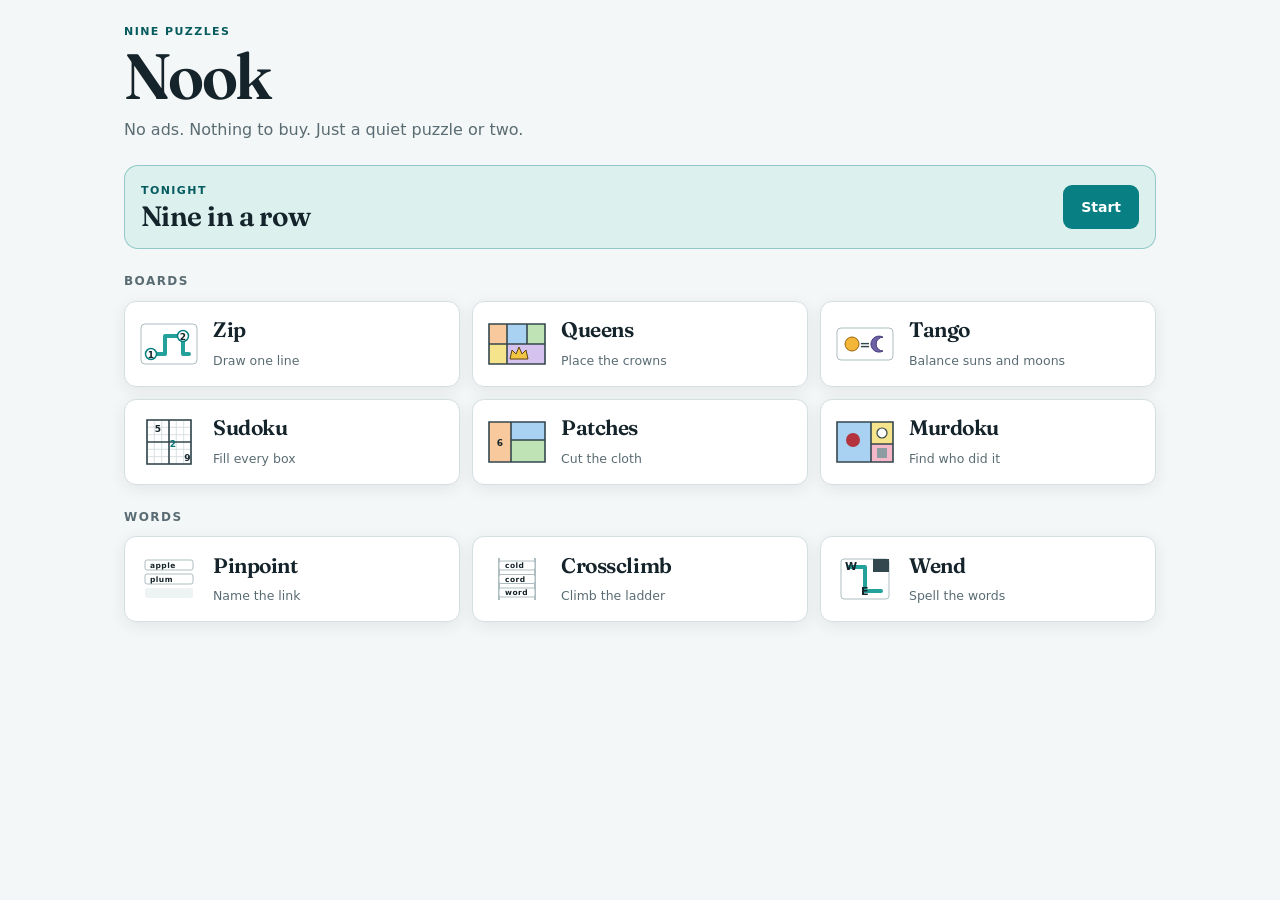
==== index.html @ 5e0fee64 "Dark-mode Wend walls, larger Tango signs, README notes on the new interface layout Co-Authored-By: C" ====
<!DOCTYPE html>
<html lang="en">
<head>
<meta charset="utf-8">
<meta name="viewport" content="width=device-width, initial-scale=1, viewport-fit=cover">
<meta name="theme-color" content="#f4f7f7" media="(prefers-color-scheme: light)">
<meta name="theme-color" content="#0e1517" media="(prefers-color-scheme: dark)">
<meta name="color-scheme" content="light dark">
<meta name="apple-mobile-web-app-capable" content="yes">
<meta name="apple-mobile-web-app-status-bar-style" content="default">
<meta name="description" content="Nook. Nine puzzles, no ads, no accounts.">
<title>Nook</title>
<link rel="preconnect" href="https://fonts.googleapis.com">
<link rel="preconnect" href="https://fonts.gstatic.com" crossorigin>
<link href="https://fonts.googleapis.com/css2?family=Fraunces:ital,opsz,wght@0,9..144,560;0,9..144,620;1,9..144,560&display=swap" rel="stylesheet">
<style>
/* Nook. Colours are tokens; dark mode redefines them. */
:root {
  color-scheme: light dark;
  --bg: #f4f7f7;
  --surface: #ffffff;
  --surface-2: #eef3f3;
  --ink: #15232a;
  --ink-2: #33474e;
  --muted: #5a6c73;
  --line: #d5dfe1;
  --line-strong: #aebdc1;
  --accent: #087f82;
  --accent-strong: #065b5f;
  --accent-soft: #dcf1ee;
  --on-accent: #ffffff;
  --focus: #1d63c7;
  --bad: #c0392b;
  --bad-soft: #fde6e3;
  --board: #ffffff;
  --board-edge: #34474e;
  --grid-thin: #d0dadc;
  --grid-thick: #34474e;
  --grid-wall: #17262c;
  --wall-fill: #22343a;
  --path: #24a19a;
  --path-edge: #0a5a57;
  --path-cell: #d3efeb;
  --given: #e9eff0;
  --given-ink: #24363d;
  --entered-ink: #0a7477;
  --peer: #f0f6f6;
  --same: #cbebe6;
  --gold: #f1c443;
  --gold-edge: #5f430b;
  --sun: #f3b636;
  --sun-edge: #9a6210;
  --moon: #6e62a6;
  --moon-edge: #44397a;
  --token: #ffffff;
  --token-edge: #34474e;
  --victim: #b3343f;
  --on-victim: #ffffff;
  --hatch: #8d9ca1;
  --shadow: 0 4px 16px rgb(20 35 42 / 8%);
  --c0: #f7c99c; --c1: #a8d1f2; --c2: #bfe3b4; --c3: #f6e48c; --c4: #d5c2ef; --c5: #f5b8c9;
  --c6: #a2ddd5; --c7: #e3d0b1; --c8: #c5ccd6; --c9: #f2a99a; --c10: #d3e690; --c11: #b9c4f3;
  --serif: Fraunces, "Iowan Old Style", Georgia, serif;
  --sans: "Avenir Next", "Segoe UI", system-ui, sans-serif;
}
@media (prefers-color-scheme: dark) {
  :root:not([data-theme="light"]) {
    --bg: #0e1517;
    --surface: #172124;
    --surface-2: #1f2b2f;
    --ink: #e4edef;
    --ink-2: #c0d0d4;
    --muted: #92a5ab;
    --line: #2c3a3e;
    --line-strong: #46595e;
    --accent: #3cbcb5;
    --accent-strong: #84dbd5;
    --accent-soft: #15393a;
    --on-accent: #052120;
    --focus: #7fb2ff;
    --bad: #ff8577;
    --bad-soft: #43201c;
    --board: #182326;
    --board-edge: #91a6ac;
    --grid-thin: #314247;
    --grid-thick: #aabdc2;
    --grid-wall: #e6eff1;
    --wall-fill: repeating-linear-gradient(135deg, #060b0c 0 6px, #2a383c 6px 8px);
    --path: #35b8b0;
    --path-edge: #9be3dd;
    --path-cell: #173f3d;
    --given: #22303a;
    --given-ink: #e8f0f2;
    --entered-ink: #6fd6cf;
    --peer: #1d2a2e;
    --same: #1f4a49;
    --gold: #f4cb52;
    --gold-edge: #241803;
    --sun: #f5c24f;
    --sun-edge: #ffe2a0;
    --moon: #c1b8f2;
    --moon-edge: #ece8ff;
    --token: #e8eff1;
    --token-edge: #0e1517;
    --victim: #ff7d86;
    --on-victim: #2a0508;
    --hatch: #63777d;
    --shadow: 0 4px 16px rgb(0 0 0 / 35%);
    --c0: #6e4a2a; --c1: #24496b; --c2: #2f5a2c; --c3: #6a5d1c; --c4: #4a3a72; --c5: #6d3046;
    --c6: #1f5a54; --c7: #5b4c35; --c8: #3e4652; --c9: #733a30; --c10: #4c5a1f; --c11: #343f78;
  }
}
:root[data-theme="dark"] { color-scheme: dark; }

* { box-sizing: border-box; }
html, body { margin: 0; min-height: 100%; }
body { background: var(--bg); color: var(--ink); font: 400 15px/1.45 var(--sans); -webkit-tap-highlight-color: transparent; }
button, input { font: inherit; color: inherit; }
button { cursor: pointer; touch-action: manipulation; background: none; border: 0; padding: 0; }
button:disabled { cursor: default; opacity: .42; }
:focus { outline: none; }
:focus-visible { outline: 3px solid var(--focus); outline-offset: 2px; }
#app { min-height: 100dvh; }

.home, .play, .summary { width: min(1080px, 100%); margin: 0 auto; padding: max(20px, env(safe-area-inset-top)) 24px max(32px, env(safe-area-inset-bottom)); }
.eyebrow { margin: 0 0 4px; color: var(--accent-strong); font-size: 11px; font-weight: 700; letter-spacing: .13em; text-transform: uppercase; }
h1 { margin: 0; font: 620 clamp(40px, 7vw, 64px)/1 var(--serif); letter-spacing: -.04em; }
.lede { max-width: 34rem; margin: 10px 0 0; color: var(--muted); font-size: 16px; }
.primary { min-height: 46px; padding: 0 20px; border-radius: 10px; background: var(--accent); color: var(--on-accent); font-weight: 700; }
.link { min-height: 44px; padding: 0 10px; color: var(--accent-strong); font-weight: 650; text-decoration: underline; text-underline-offset: 3px; }

/* Home */
.mast { padding: 4px 0 6px; }
.tonight { display: flex; width: 100%; min-height: 84px; margin-top: 18px; padding: 14px 16px; align-items: center; justify-content: space-between; gap: 12px; text-align: left; border: 1px solid color-mix(in srgb, var(--accent) 35%, transparent); border-radius: 14px; background: var(--accent-soft); }
.tonight .eyebrow { margin: 0; }
.tonight-copy { display: grid; gap: 2px; }
.tonight-title { font: 620 clamp(22px, 4vw, 28px)/1.1 var(--serif); letter-spacing: -.02em; }
.tonight-go { display: grid; min-height: 44px; padding: 0 18px; place-items: center; border-radius: 9px; background: var(--accent); color: var(--on-accent); font-size: 14px; font-weight: 700; white-space: nowrap; }
.shelf-block { margin-top: 24px; }
.shelf-block h2 { margin: 0 0 10px; color: var(--muted); font-size: 12px; font-weight: 700; letter-spacing: .12em; text-transform: uppercase; }
.shelf { display: grid; grid-template-columns: repeat(3, minmax(0, 1fr)); gap: 12px; }
.tile { display: grid; grid-template-columns: 64px minmax(0, 1fr); grid-template-rows: auto auto; align-items: center; column-gap: 12px; row-gap: 2px; width: 100%; min-height: 86px; padding: 12px; text-align: left; border: 1px solid var(--line); border-radius: 12px; background: var(--surface); box-shadow: var(--shadow); transition: border-color .15s, transform .15s; }
.tile.saved { border-color: color-mix(in srgb, var(--accent) 55%, transparent); }
.art { grid-row: 1 / span 2; display: block; width: 64px; height: 48px; }
.art svg { display: block; width: 100%; height: 100%; overflow: visible; }
.tile-name { min-width: 0; font: 620 21px/1.1 var(--serif); letter-spacing: -.02em; }
.tile-sub { color: var(--muted); font-size: 12.5px; line-height: 1.3; }
.tile.saved .tile-sub { color: var(--accent-strong); font-weight: 650; }
.tile-extra { margin-left: 6px; color: var(--muted); font-weight: 500; font-variant-numeric: tabular-nums; }
.tile:active, .tonight:active { transform: translateY(1px); }
@media (hover: hover) { .tile:hover { transform: translateY(-2px); border-color: var(--line-strong); } }

/* Tile pictures */
.art .a-bg { fill: var(--board); stroke: var(--line-strong); stroke-width: 1; }
.art .a-faint { fill: var(--surface-2); }
.art .a-line { fill: none; stroke: var(--path); stroke-width: 4; stroke-linecap: round; stroke-linejoin: round; }
.art .a-dot { fill: var(--board); stroke: var(--accent); stroke-width: 1.5; }
.art .a-num { fill: var(--ink); font: 700 9px var(--sans); text-anchor: middle; }
.art .a-accent { fill: var(--entered-ink); }
.art .a-edge { fill: none; stroke: var(--grid-thick); stroke-width: 1.6; }
.art .a-thin { fill: none; stroke: var(--grid-thin); stroke-width: .8; }
.art .a-crown { fill: var(--gold); stroke: var(--gold-edge); stroke-width: 1; stroke-linejoin: round; }
.art .a-sun { fill: var(--sun); stroke: var(--sun-edge); stroke-width: 1; }
.art .a-moon { fill: var(--moon); stroke: var(--moon-edge); stroke-width: 1; }
.art .a-sign { fill: var(--ink-2); font: 700 13px var(--sans); text-anchor: middle; }
.art .a-word { fill: var(--ink); font: 600 7.5px var(--sans); letter-spacing: .06em; }
.art .a-word.big { font: 700 11px var(--sans); }
.art .a-rail { stroke: var(--line-strong); stroke-width: 2; }
.art .a-wall { fill: var(--ink-2); }
.art .a-hatch { fill: var(--hatch); }
.art .a-victim { fill: var(--victim); }
.art .a-token { fill: var(--token); stroke: var(--token-edge); stroke-width: 1.2; }
.art .rg0, .art .pc0, .art .rm0 { fill: var(--c0); } .art .rg1, .art .pc1, .art .rm1 { fill: var(--c1); } .art .rg2, .art .pc2, .art .rm2 { fill: var(--c2); }
.art .rg3 { fill: var(--c3); } .art .rg4 { fill: var(--c4); }

/* Game page */
.bar { display: grid; grid-template-columns: auto minmax(0, 1fr) auto; align-items: center; gap: 10px; }
.back { display: inline-flex; gap: 4px; min-height: 44px; padding: 0 10px 0 0; align-items: center; color: var(--accent-strong); font-weight: 650; }
.bar h1 { min-width: 0; overflow: hidden; font-size: clamp(26px, 5vw, 36px); text-overflow: ellipsis; white-space: nowrap; }
.clockbox { display: grid; justify-items: end; line-height: 1.1; }
.clock { font-size: 19px; font-weight: 700; font-variant-numeric: tabular-nums; }
.clockbox small { min-height: 1.2em; color: var(--muted); font-size: 11px; font-variant-numeric: tabular-nums; }
.meta { display: flex; margin-top: 10px; align-items: center; justify-content: space-between; gap: 10px; }
.levels { display: flex; min-width: 0; padding: 3px; gap: 2px; border: 1px solid var(--line); border-radius: 11px; background: var(--surface); }
.levels button { min-height: 38px; padding: 0 12px; border-radius: 8px; color: var(--muted); font-size: 13.5px; font-weight: 600; }
.levels button[aria-pressed="true"] { background: var(--accent); color: var(--on-accent); }
.round { margin: 0; color: var(--accent-strong); font-weight: 700; }
.share { min-height: 40px; padding: 0 14px; border: 1px solid var(--line); border-radius: 9px; background: var(--surface); color: var(--accent-strong); font-size: 13.5px; font-weight: 650; }
.rule { max-width: 46rem; margin: 12px 0 0; color: var(--ink-2); font-size: 15px; line-height: 1.45; }
.level-note { margin: 4px 0 0; color: var(--muted); font-size: 13px; }

.stage { display: flex; flex-direction: column; align-items: center; gap: 14px; margin-top: 14px; }
.stage.with-side { align-items: stretch; }
.stage.sheet-stage { display: block; }
.board-wrap { width: min(100%, 520px); margin: 0 auto; }
.side { width: min(100%, 520px); margin: 0 auto; }
.placeholder { display: grid; width: min(100%, 520px); aspect-ratio: 1; margin: 0 auto; place-items: center; }
.placeholder.failed { aspect-ratio: auto; min-height: 220px; gap: 12px; align-content: center; text-align: center; color: var(--muted); }
.loading { margin: 0; color: var(--muted); font-size: 14px; opacity: 0; animation: appear .3s ease 150ms forwards; }
@keyframes appear { to { opacity: 1; } }
.status { min-height: 1.45em; margin: 12px auto 0; width: min(100%, 520px); color: var(--accent-strong); font-size: 14px; font-weight: 650; text-align: center; }

/* Dock and the solved panel share one slot; the panel grows in as the dock folds away. */
.foot { width: min(100%, 520px); margin: 10px auto 0; }
.fold { display: grid; grid-template-rows: 1fr; transition: grid-template-rows .28s ease, opacity .2s ease; }
.fold > * { min-height: 0; overflow: hidden; }
.done-fold { grid-template-rows: 0fr; opacity: 0; }
.foot.is-solved .dock-fold { grid-template-rows: 0fr; opacity: 0; }
.foot.is-solved .done-fold { grid-template-rows: 1fr; opacity: 1; }
.dock { display: flex; gap: 6px; padding: 2px; }
.dock button { flex: 1 1 0; min-width: fit-content; min-height: 44px; padding: 0 10px; border: 1px solid var(--line); border-radius: 10px; background: var(--surface); color: var(--ink-2); font-size: 13.5px; font-weight: 650; white-space: nowrap; }
.dock button[aria-pressed="true"] { border-color: color-mix(in srgb, var(--accent) 50%, transparent); background: var(--accent-soft); color: var(--accent-strong); }
.done { padding: 2px; }
.done > * { margin-left: 0; margin-right: 0; }
.done { display: grid; gap: 10px; }
.done-head { display: flex; align-items: baseline; justify-content: space-between; gap: 12px; padding: 16px 18px 0; }
.done { border: 1px solid color-mix(in srgb, var(--accent) 45%, transparent); border-radius: 14px; background: var(--accent-soft); }
.done h2 { margin: 0; font: 620 30px/1 var(--serif); letter-spacing: -.02em; }
.done-time { display: grid; margin: 0; justify-items: end; color: var(--muted); font-size: 13px; }
.done-time strong { color: var(--ink); font-size: 24px; font-variant-numeric: tabular-nums; }
.done-extra { margin: 0; padding: 0 18px; color: var(--ink-2); line-height: 1.45; }
.done-actions { display: flex; padding: 4px 18px 16px; align-items: center; gap: 10px; }
.done-actions .primary { flex: 1; }

.how { width: min(100%, 620px); margin: 22px auto 0; padding-top: 10px; border-top: 1px solid var(--line); color: var(--ink-2); }
.how summary { display: flex; min-height: 44px; align-items: center; cursor: pointer; color: var(--accent-strong); font-size: 13px; font-weight: 700; letter-spacing: .08em; text-transform: uppercase; }
.how ul { margin: 4px 0 0; padding-left: 20px; }
.how li { margin: 6px 0; line-height: 1.5; }
.inline-glyph { display: inline-block; width: 1.3em; height: 1.3em; vertical-align: -.3em; color: var(--accent-strong); }
.inline-glyph .glyph { width: 100%; height: 100%; }
.toast { position: fixed; z-index: 10; bottom: max(18px, env(safe-area-inset-bottom)); left: 50%; transform: translateX(-50%); padding: 10px 16px; border: 1px solid var(--line); border-radius: 10px; background: var(--surface); box-shadow: var(--shadow); }

/* Boards */
.board { --n: 6; position: relative; width: 100%; aspect-ratio: 1; overflow: hidden; border: 2px solid var(--board-edge); border-radius: 10px; background: var(--board); box-shadow: var(--shadow); touch-action: none; user-select: none; -webkit-user-select: none; container-type: inline-size; }
.cells { position: absolute; inset: 0; display: grid; grid-template-columns: repeat(var(--n), minmax(0, 1fr)); grid-template-rows: repeat(var(--n), minmax(0, 1fr)); }
.cell { position: relative; display: grid; min-width: 0; min-height: 0; place-items: center; cursor: pointer; font: 600 calc(100cqi / var(--n) * .44)/1 var(--serif); }
.cell > * { grid-area: 1 / 1; }
.cell:focus-visible { outline: none; box-shadow: inset 0 0 0 3px var(--focus); }
.layer { position: absolute; inset: 0; width: 100%; height: 100%; pointer-events: none; overflow: visible; }
.ln { fill: none; vector-effect: non-scaling-stroke; stroke-linecap: square; }
.ln1 { stroke: var(--grid-thin); stroke-width: 1px; }
.ln2 { stroke: var(--grid-thick); stroke-width: 3px; }
.ln3 { stroke: var(--grid-wall); stroke-width: 6px; stroke-linecap: round; }
.board.shake { animation: shake .2s ease; }
.sheet.shake { animation: shake .2s ease; }
@keyframes shake { 25% { transform: translateX(-5px); } 75% { transform: translateX(5px); } }
.stage.is-solved .board { border-color: var(--accent); }
.stage.is-solved .cell { cursor: default; }
.cell.bad::after { content: ""; position: absolute; inset: 3px; border: 2.5px dashed var(--bad); border-radius: 4px; pointer-events: none; }

/* Zip */
.g-zip .cell.on { background: var(--path-cell); }
.g-zip .cell.start { background: var(--accent-soft); }
.zline { fill: none; stroke: var(--path); stroke-width: .34; stroke-linecap: round; stroke-linejoin: round; }
.zhead { fill: var(--board); stroke: var(--path-edge); stroke-width: .06; }
.num-disc { fill: var(--ink); }
.num-text { fill: var(--board); font-family: var(--sans); font-weight: 650; text-anchor: middle; }

/* Queens */
.g-queens .cell { background: var(--rg); }
.rg0 { --rg: var(--c0); } .rg1 { --rg: var(--c1); } .rg2 { --rg: var(--c2); } .rg3 { --rg: var(--c3); } .rg4 { --rg: var(--c4); } .rg5 { --rg: var(--c5); }
.rg6 { --rg: var(--c6); } .rg7 { --rg: var(--c7); } .rg8 { --rg: var(--c8); } .rg9 { --rg: var(--c9); } .rg10 { --rg: var(--c10); } .rg11 { --rg: var(--c11); }
.crown { width: 64%; height: auto; overflow: visible; }
.crown path, .crown rect { fill: var(--gold); stroke: var(--gold-edge); stroke-width: 1.3; stroke-linejoin: round; }
.dot { display: block; width: 20%; aspect-ratio: 1; border-radius: 50%; background: var(--ink-2); opacity: .7; }
.g-queens .cell.bad .crown path, .g-queens .cell.bad .crown rect { stroke: var(--bad); stroke-width: 2; }

/* Tango */
.g-tango .cell.given { background: var(--given); }
.g-tango .cell.given::before { content: ""; position: absolute; top: 4px; right: 4px; width: 5px; height: 5px; border-radius: 50%; background: var(--muted); }
.sun, .moon { width: 64%; height: 64%; overflow: visible; }
.sun .rays path { fill: none; stroke: var(--sun-edge); stroke-width: 2; stroke-linecap: round; }
.sun circle { fill: var(--sun); stroke: var(--sun-edge); stroke-width: 1.2; }
.moon path { fill: var(--moon); stroke: var(--moon-edge); stroke-width: 1.2; }
.signs { position: absolute; inset: 0; pointer-events: none; }
.sign { position: absolute; display: grid; width: clamp(22px, 8cqi, 34px); aspect-ratio: 1; place-items: center; transform: translate(-50%, -50%); border: 1.5px solid var(--grid-thick); border-radius: 50%; background: var(--surface); color: var(--ink); font: 800 clamp(14px, 5cqi, 21px)/1 var(--sans); }

/* Sudoku */
.g-sudoku .cell.peer { background: var(--peer); }
.g-sudoku .cell.given { background: var(--given); color: var(--given-ink); font-weight: 600; font-family: var(--sans); }
.g-sudoku .cell.entered { color: var(--entered-ink); font-weight: 500; }
.g-sudoku .cell.same { background: var(--same); }
.g-sudoku .cell.sel { background: var(--accent); color: var(--on-accent); }
.g-sudoku .cell.sel .notes { color: var(--on-accent); }
.g-sudoku .cell.bad .digit { text-decoration: underline wavy var(--bad) 2px; text-underline-offset: 3px; }
.g-sudoku .cell.bad:not(.sel) { color: var(--bad); }
.notes { display: grid; width: 92%; height: 92%; grid-template-columns: repeat(3, 1fr); grid-template-rows: repeat(3, 1fr); place-items: center; color: var(--muted); font: 600 calc(100cqi / var(--n) * .2)/1 var(--sans); }
.notes.six { grid-template-rows: repeat(2, 1fr); }
.notes i { font-style: normal; }
.pad { display: grid; grid-template-columns: repeat(12, minmax(0, 1fr)); gap: 6px; }
.pad .digit { grid-column: span 2; }
.pad .tool { grid-column: span 3; }
.pad.six .tool { grid-column: span 6; }
.pad button { min-height: 48px; border: 1px solid var(--line); border-radius: 10px; background: var(--surface); color: var(--ink); }
.pad .digit { font: 620 22px/1 var(--serif); }
.pad .digit.same { border-color: var(--accent); background: var(--accent-soft); color: var(--accent-strong); }
.pad .digit.done { opacity: .4; }
.pad .tool { color: var(--ink-2); font-size: 13.5px; font-weight: 700; }
.pad .tool[aria-pressed="true"] { border-color: var(--accent); background: var(--accent); color: var(--on-accent); }
.pad.pencil .digit { font-size: 16px; color: var(--muted); }

/* Patches */
.g-patches .cell.pc0 { background: color-mix(in srgb, var(--c0) 75%, var(--board)); } .g-patches .cell.pc1 { background: color-mix(in srgb, var(--c1) 75%, var(--board)); }
.g-patches .cell.pc2 { background: color-mix(in srgb, var(--c2) 75%, var(--board)); } .g-patches .cell.pc3 { background: color-mix(in srgb, var(--c3) 75%, var(--board)); }
.g-patches .cell.pc4 { background: color-mix(in srgb, var(--c4) 75%, var(--board)); } .g-patches .cell.pc5 { background: color-mix(in srgb, var(--c5) 75%, var(--board)); }
.g-patches .cell.pc6 { background: color-mix(in srgb, var(--c6) 75%, var(--board)); } .g-patches .cell.pc7 { background: color-mix(in srgb, var(--c7) 75%, var(--board)); }
.g-patches .cell.preview { background: color-mix(in srgb, var(--accent) 30%, var(--board)); }
.g-patches .cell.preview.no { background: repeating-linear-gradient(45deg, var(--bad-soft) 0 6px, var(--board) 6px 12px); }
.g-patches .cell.anchor { box-shadow: inset 0 0 0 3px var(--accent); }
.clues-layer { position: absolute; inset: 0; pointer-events: none; }
.clue { position: absolute; display: flex; flex-direction: column; align-items: center; gap: 1px; transform: translate(-50%, -50%); color: var(--ink); }
.clue b { font: 700 calc(100cqi / var(--n) * .36)/1 var(--sans); }
.glyph { display: block; width: calc(100cqi / var(--n) * .42); height: calc(100cqi / var(--n) * .42); overflow: visible; }
.glyph rect { fill: none; stroke: currentColor; stroke-width: 2.2; }
.clue .glyph { color: var(--accent-strong); }

/* Murdoku */
.g-murdoku .cell { background: color-mix(in srgb, var(--rm) 55%, var(--board)); }
.rm0 { --rm: var(--c1); } .rm1 { --rm: var(--c3); } .rm2 { --rm: var(--c5); } .rm3 { --rm: var(--c2); } .rm4 { --rm: var(--c4); } .rm5 { --rm: var(--c0); }
.art .rm0 { fill: var(--c1); } .art .rm1 { fill: var(--c3); } .art .rm2 { fill: var(--c5); }
.g-murdoku .cell.blocked { cursor: not-allowed; background: repeating-linear-gradient(135deg, color-mix(in srgb, var(--rm) 55%, var(--board)) 0 5px, var(--hatch) 5px 7px); }
.g-murdoku .cell.lit { background: color-mix(in srgb, var(--gold) 45%, var(--board)); }
.furn { width: 46%; height: 46%; align-self: center; justify-self: center; opacity: .78; }
.furn path, .furn rect, .furn circle, .furn ellipse { fill: none; stroke: var(--ink-2); stroke-width: 1.7; stroke-linejoin: round; stroke-linecap: round; }
.furn .thin { stroke-width: 1; }
.g-murdoku .cell.blocked .furn { width: 58%; height: 58%; opacity: 1; padding: 3px; border-radius: 6px; background: var(--surface); }
.g-murdoku .cell .token ~ .furn, .g-murdoku .cell .furn:has(+ .token) { width: 34%; height: 34%; align-self: end; justify-self: end; margin: 3px; }
.token { display: grid; width: 56%; aspect-ratio: 1; place-items: center; border: 2px solid var(--token-edge); border-radius: 50%; background: var(--token); color: #15232a; font: 750 calc(100cqi / var(--n) * .26)/1 var(--sans); box-shadow: 0 1px 3px rgb(0 0 0 / 25%); }
.token.victim { border-style: double; border-width: 4px; background: var(--victim); color: var(--on-victim); }
.token.on { outline: 3px solid var(--accent); outline-offset: 2px; }
.token.bad { outline: 3px dashed var(--bad); outline-offset: 2px; }
.token.culprit { outline: 3px solid var(--gold-edge); outline-offset: 2px; box-shadow: 0 0 0 7px var(--gold); }
.names { position: absolute; inset: 0; pointer-events: none; }
.room-name { position: absolute; margin: 3px; padding: 1px 4px; border-radius: 4px; background: color-mix(in srgb, var(--surface) 88%, transparent); color: var(--ink); font: 700 11px/1.25 var(--sans); white-space: nowrap; }
.legend { margin-top: 10px; color: var(--ink-2); font-size: 13px; }
.legend h3, .side-head { margin: 0 0 6px; color: var(--muted); font-size: 11px; font-weight: 700; letter-spacing: .1em; text-transform: uppercase; }
.legend ul { display: flex; flex-wrap: wrap; gap: 6px 14px; margin: 0; padding: 0; list-style: none; }
.legend li { display: flex; align-items: center; gap: 6px; }
.swatch { display: grid; width: 28px; height: 28px; place-items: center; border: 1px solid var(--line-strong); border-radius: 5px; background: var(--board); }
.swatch .furn { width: 80%; height: 80%; opacity: 1; }
.legend li.blocks .swatch { background: repeating-linear-gradient(135deg, var(--board) 0 4px, var(--hatch) 4px 6px); }
.roster { display: flex; flex-wrap: wrap; gap: 6px; }
.person { display: inline-flex; min-height: 44px; padding: 0 12px 0 6px; align-items: center; gap: 7px; border: 1px solid var(--line); border-radius: 22px; background: var(--surface); font-weight: 650; }
.person .token { width: 30px; font-size: 13px; }
.person[aria-pressed="true"] { border-color: var(--accent); background: var(--accent-soft); box-shadow: inset 0 0 0 1px var(--accent); }
.person.placed:not([aria-pressed="true"]) .pname { color: var(--muted); }
.person.bad { border-color: var(--bad); }
.tag { padding: 1px 6px; border-radius: 6px; background: var(--victim); color: var(--on-victim); font-size: 11px; font-weight: 700; text-transform: uppercase; letter-spacing: .05em; }
.side-head { margin-top: 14px; }
.slips { display: grid; gap: 6px; margin: 0; padding: 0; list-style: none; }
.slip { padding: 9px 12px; border: 1px solid var(--line); border-radius: 9px; background: var(--surface); color: var(--ink-2); font: 500 15.5px/1.35 var(--serif); }
.slip.on { border-color: var(--accent); background: var(--accent-soft); color: var(--ink); box-shadow: inset 4px 0 0 var(--accent); }

/* Wend: the trail runs under the letters. */
.g-wend .layer-trail { z-index: 0; }
.g-wend .layer-lines { z-index: 2; }
.g-wend .cells { z-index: 1; }
.g-wend .cell.wall { background: var(--wall-fill); cursor: default; }
.letter { display: grid; width: 66%; aspect-ratio: 1; place-items: center; border-radius: 50%; color: var(--ink); font: 700 calc(100cqi / var(--n) * .38)/1 var(--sans); text-transform: uppercase; }
.g-wend .cell.on .letter { background: var(--accent); color: var(--on-accent); }
.g-wend .cell.found .letter { background: var(--wd); color: var(--ink); }
.wd0 { --wd: var(--c1); } .wd1 { --wd: var(--c0); } .wd2 { --wd: var(--c2); } .wd3 { --wd: var(--c4); } .wd4 { --wd: var(--c3); } .wd5 { --wd: var(--c5); } .wd6 { --wd: var(--c6); } .wd7 { --wd: var(--c7); }
.wtrail { fill: none; stroke: var(--wd); stroke-width: .3; stroke-linecap: round; stroke-linejoin: round; }
.wtrail.live { stroke: var(--accent); }
.blanks { display: flex; flex-wrap: wrap; justify-content: center; gap: 6px; margin: 12px 0 0; padding: 0; list-style: none; }
.blanks li { min-height: 34px; padding: 6px 11px; border: 1px solid var(--line); border-radius: 8px; background: var(--surface); color: var(--muted); font: 700 14px/1.4 var(--sans); letter-spacing: .14em; text-transform: uppercase; }
.blanks li.in { border-color: var(--accent); background: var(--accent-soft); color: var(--accent-strong); letter-spacing: .06em; }

/* Word sheets */
.sheet { width: min(100%, 560px); margin: 0 auto; }
.clue-list { display: grid; gap: 7px; margin: 0; padding: 0; list-style: none; }
.clue-list li { display: flex; min-height: 52px; align-items: center; gap: 12px; padding: 8px 14px; border: 1px solid var(--line); border-radius: 10px; background: var(--surface); }
.clue-list .n { min-width: 1.4em; color: var(--muted); font: 600 14px var(--sans); }
.clue-list .w { font: 600 23px/1.15 var(--serif); letter-spacing: -.01em; }
.clue-list li.veiled { border-style: dashed; background: transparent; }
.clue-list .w.veiled { color: var(--muted); font: 500 15px var(--sans); }
.guess { display: grid; grid-template-columns: minmax(0, 1fr) auto; gap: 8px; margin-top: 12px; }
.sheet input { width: 100%; min-width: 0; min-height: 48px; padding: 0 12px; border: 1.5px solid var(--line-strong); border-radius: 10px; background: var(--surface); color: var(--ink); font: 600 18px/1 var(--sans); }
.sheet input:focus-visible, .sheet input:focus { outline: 3px solid var(--focus); outline-offset: 1px; }
.tried { min-height: 1.2em; margin: 8px 0 0; color: var(--muted); font-size: 13.5px; }
.end-clue { margin: 0 0 10px; padding: 10px 14px; border-radius: 10px; background: var(--accent-soft); color: var(--ink); font: italic 500 18px/1.35 var(--serif); }
.ladder { display: grid; gap: 7px; margin: 7px 0; padding: 0; list-style: none; }
.rung { display: flex; align-items: center; gap: 8px; padding: 6px 6px 6px 10px; border: 1px solid var(--line); border-radius: 11px; background: var(--surface); }
.rung-main { display: flex; flex: 1; min-width: 0; align-items: center; gap: 8px; }
.rung label { display: grid; flex: 1; min-width: 0; gap: 3px; }
.rung input { letter-spacing: .2em; text-transform: uppercase; }
.rung-clue { color: var(--ink-2); font: italic 500 14px/1.3 var(--serif); }
.rung-ok { display: none; width: 26px; height: 26px; flex: none; border-radius: 50%; background: var(--accent); }
.rung-ok .tick { width: 100%; height: 100%; }
.tick path { fill: none; stroke: var(--on-accent); stroke-width: 2.4; stroke-linecap: round; stroke-linejoin: round; }
.rung.right { border-color: var(--accent); box-shadow: inset 4px 0 0 var(--accent); }
.rung.right .rung-ok { display: block; }
.rung.right input { border-color: var(--accent); color: var(--accent-strong); }
.movers { display: grid; gap: 4px; }
.mover { width: 46px; min-height: 44px; border: 1px solid var(--line); border-radius: 9px; background: var(--surface-2); color: var(--accent-strong); font: 700 18px/1 var(--sans); }
.end-row input { letter-spacing: .2em; text-transform: uppercase; }
.end-row input::placeholder { letter-spacing: normal; text-transform: none; font-weight: 500; font-size: 14px; }
.end-row input:disabled { border-style: dashed; background: transparent; opacity: .7; }
.end-row.open input { border-color: var(--accent); }
.end-row.right input { background: var(--accent-soft); color: var(--accent-strong); }

.summary .times { max-width: 460px; margin: 22px 0; padding: 0; list-style: none; }
.summary .times li { display: flex; justify-content: space-between; gap: 16px; padding: 11px 0; border-bottom: 1px solid var(--line); font: 560 24px/1.2 var(--serif); }
.summary .times li span { align-self: center; font: 650 16px var(--sans); font-variant-numeric: tabular-nums; }
.summary .times li.total { border-bottom: 0; color: var(--accent-strong); }

@media (min-width: 900px) {
  .stage.with-side { display: grid; grid-template-columns: minmax(380px, 520px) minmax(260px, 340px); justify-content: center; align-items: start; gap: 24px; }
  .stage.with-side .board-wrap, .stage.with-side .side { width: auto; margin: 0; }
  .g-sudoku .stage.with-side .side { align-self: center; }
  .status, .foot { width: min(100%, 884px); }
}
@media (max-width: 720px) {
  .home, .play, .summary { padding-right: 16px; padding-left: 16px; }
  .home, .play { padding-top: max(10px, env(safe-area-inset-top)); }
  .shelf { grid-template-columns: repeat(2, minmax(0, 1fr)); gap: 8px; }
  .tile { grid-template-columns: 44px minmax(0, 1fr); column-gap: 9px; min-height: 76px; padding: 10px; }
  .art { width: 44px; height: 34px; }
  .tile-name { font-size: 18px; }
  .tile-sub { font-size: 12px; }
  .tile-extra { display: block; margin: 0; }
  .bar h1 { font-size: 28px; }
  .meta { margin-top: 6px; }
  .levels button { padding: 0 9px; font-size: 13px; }
  .rule { margin-top: 10px; font-size: 14.5px; }
  .stage { margin-top: 12px; gap: 12px; }
  .dock button { padding: 0 6px; font-size: 13px; }
}
@media (max-width: 360px) {
  .home, .play, .summary { padding-right: 12px; padding-left: 12px; }
  .levels button { padding: 0 7px; font-size: 12px; }
  .dock button { font-size: 12px; }
}
@media (prefers-reduced-motion: reduce) {
  *, *::before, *::after { animation-duration: .01ms !important; animation-delay: 0s !important; transition: none !important; }
}

</style>
</head>
<body>
<div id="app"></div>
<script>
/* Shared seeded RNG. Do not edit. */
(function (root, factory) {
  const api = factory();
  if (typeof module === 'object' && module.exports) module.exports = api;
  else root.NOOK_RNG = api;
})(typeof globalThis !== 'undefined' ? globalThis : this, function () {
  function hashSeed(seed) {
    const s = String(seed == null || seed === '' ? 'nook' : seed);
    let h = 2166136261;
    for (let i = 0; i < s.length; i++) {
      h ^= s.charCodeAt(i);
      h = Math.imul(h, 16777619);
    }
    return h >>> 0;
  }

  function makeRng(seed) {
    let a = hashSeed(seed) || 1;
    return function rand() {
      a |= 0;
      a = (a + 0x6D2B79F5) | 0;
      let t = Math.imul(a ^ (a >>> 15), 1 | a);
      t = (t + Math.imul(t ^ (t >>> 7), 61 | t)) ^ t;
      return ((t ^ (t >>> 14)) >>> 0) / 4294967296;
    };
  }

  function int(rng, lo, hi) {
    return lo + Math.floor(rng() * (hi - lo + 1));
  }

  function pick(rng, arr) {
    return arr[Math.floor(rng() * arr.length)];
  }

  function shuffle(rng, arr) {
    const a = arr.slice();
    for (let i = a.length - 1; i > 0; i--) {
      const j = Math.floor(rng() * (i + 1));
      const tmp = a[i];
      a[i] = a[j];
      a[j] = tmp;
    }
    return a;
  }

  function chance(rng, p) {
    return rng() < p;
  }

  return { hashSeed, makeRng, int, pick, shuffle, chance };
});

;
(function (root, factory) {
  const api = factory();
  if (typeof module === 'object' && module.exports) module.exports = api;
  else (root.NOOK_ENGINES = root.NOOK_ENGINES || {})[api.id] = api;
})(typeof globalThis !== 'undefined' ? globalThis : this, function () {
  const R = (typeof module === 'object' && module.exports) ? require('./rng.js') : globalThis.NOOK_RNG;
  const { makeRng, shuffle, int } = R;
  const DIRS = [[1, 0], [-1, 0], [0, 1], [0, -1]];

  function nbs(r, c, rows, cols) {
    const out = [];
    for (const [dr, dc] of DIRS) {
      const rr = r + dr;
      const cc = c + dc;
      if (rr >= 0 && cc >= 0 && rr < rows && cc < cols) out.push([rr, cc]);
    }
    return out;
  }

  function snake(rows, cols, rng) {
    const transpose = rng() < 0.5;
    const flipV = rng() < 0.5;
    const flipH = rng() < 0.5;
    const path = [];
    const R = transpose ? cols : rows;
    const C = transpose ? rows : cols;
    for (let r = 0; r < R; r++) {
      const rr = flipV ? R - 1 - r : r;
      const ltr = rr % 2 === 0 ? !flipH : flipH;
      for (let c = 0; c < C; c++) {
        const cc = ltr ? c : C - 1 - c;
        path.push(transpose ? [cc, rr] : [rr, cc]);
      }
    }
    return path;
  }

  function warnsdorff(rows, cols, rng) {
    const salt = (Math.floor(rng() * 0x7fffffff) ^ 0x9e3779b9) >>> 0;
    const tie = (r, c) => (Math.imul(r + 1, 73856093) ^ Math.imul(c + 1, 19349663) ^ salt) >>> 0;
    const cells = [];
    for (let r = 0; r < rows; r++) for (let c = 0; c < cols; c++) cells.push([r, c]);
    const starts = shuffle(rng, cells);
    const total = rows * cols;
    for (let s = 0; s < Math.min(4, starts.length); s++) {
      const seen = Array.from({ length: rows }, () => Array(cols).fill(false));
      const path = [];
      let steps = 0;
      const dfs = (r, c) => {
        if (++steps > 25000) return false;
        seen[r][c] = true;
        path.push([r, c]);
        if (path.length === total) return true;
        const opts = [];
        for (const [rr, cc] of nbs(r, c, rows, cols)) if (!seen[rr][cc]) opts.push([rr, cc]);
        opts.sort((a, b) => {
          let da = 0;
          let db = 0;
          for (const [rr, cc] of nbs(a[0], a[1], rows, cols)) if (!seen[rr][cc]) da++;
          for (const [rr, cc] of nbs(b[0], b[1], rows, cols)) if (!seen[rr][cc]) db++;
          if (da !== db) return da - db;
          return tie(a[0], a[1]) - tie(b[0], b[1]);
        });
        for (const [rr, cc] of opts) if (dfs(rr, cc)) return true;
        path.pop();
        seen[r][c] = false;
        return false;
      };
      if (dfs(starts[s][0], starts[s][1]) && path.length === total) return path.slice();
    }
    return null;
  }

  function offPathEdges(path, rows, cols) {
    const used = new Set();
    for (let i = 1; i < path.length; i++) {
      const r = path[i - 1][0];
      const c = path[i - 1][1];
      const rr = path[i][0];
      const cc = path[i][1];
      if (rr === r && cc === c + 1) used.add(r + ',' + c + ',E');
      else if (rr === r && cc === c - 1) used.add(r + ',' + (c - 1) + ',E');
      else if (rr === r + 1 && cc === c) used.add(r + ',' + c + ',S');
      else if (rr === r - 1 && cc === c) used.add((r - 1) + ',' + c + ',S');
    }
    const edges = [];
    for (let r = 0; r < rows; r++) {
      for (let c = 0; c < cols; c++) {
        if (c + 1 < cols && !used.has(r + ',' + c + ',E')) edges.push([r, c, 'E']);
        if (r + 1 < rows && !used.has(r + ',' + c + ',S')) edges.push([r, c, 'S']);
      }
    }
    return edges;
  }

  function checkpoints(len, step) {
    const idx = [0];
    for (let i = step; i < len - 1; i += step) idx.push(i);
    if (idx[idx.length - 1] !== len - 1) idx.push(len - 1);
    return idx;
  }

  function widen(indexes, len) {
    let best = 0;
    let at = 1;
    for (let i = 1; i < indexes.length; i++) {
      const gap = indexes[i] - indexes[i - 1];
      if (gap > best) {
        best = gap;
        at = i;
      }
    }
    if (best <= 1) return false;
    const mid = (indexes[at - 1] + indexes[at]) >> 1;
    if (indexes.indexOf(mid) !== -1) return false;
    indexes.splice(at, 0, mid);
    return mid > 0 && mid < len - 1;
  }

  function assemble(path, indexes, walls, rows, cols) {
    const numbers = Array.from({ length: rows }, () => Array(cols).fill(0));
    indexes.forEach((at, i) => {
      const cell = path[at];
      numbers[cell[0]][cell[1]] = i + 1;
    });
    const ordered = walls.slice().sort((a, b) => a[0] - b[0] || a[1] - b[1] || (a[2] < b[2] ? -1 : a[2] > b[2] ? 1 : 0));
    return { numbers, walls: ordered };
  }

  function blocked(wallSet, r, c, rr, cc) {
    if (rr === r && cc === c + 1) return wallSet.has(r + ',' + c + ',E');
    if (rr === r && cc === c - 1) return wallSet.has(r + ',' + (c - 1) + ',E');
    if (rr === r + 1 && cc === c) return wallSet.has(r + ',' + c + ',S');
    if (rr === r - 1 && cc === c) return wallSet.has((r - 1) + ',' + c + ',S');
    return true;
  }

  function countPaths(rows, cols, numbers, walls) {
    const wallSet = new Set(walls.map((w) => w[0] + ',' + w[1] + ',' + w[2]));
    let start = null;
    let maxN = 0;
    const pos = [];
    for (let r = 0; r < rows; r++) {
      for (let c = 0; c < cols; c++) {
        const n = numbers[r][c] || 0;
        if (!n) continue;
        if (n > maxN) maxN = n;
        pos[n] = [r, c];
        if (n === 1) start = [r, c];
      }
    }
    if (!start) return 0;
    const seen = Array.from({ length: rows }, () => Array(cols).fill(false));
    const N = rows * cols;
    let count = 0;
    let nodes = 0;
    const cap = N >= 64 ? 90000 : 60000;
    let visited = 0;
    function neigh(r, c) {
      const out = [];
      for (const [dr, dc] of DIRS) {
        const rr = r + dr;
        const cc = c + dc;
        if (rr < 0 || cc < 0 || rr >= rows || cc >= cols) continue;
        if (blocked(wallSet, r, c, rr, cc)) continue;
        out.push([rr, cc]);
      }
      return out;
    }
    function flood(hr, hc) {
      const need = N - visited;
      if (!need) return true;
      const mark = Array.from({ length: rows }, () => Array(cols).fill(false));
      const q = [];
      let reached = 0;
      const push = (r, c) => {
        if (r < 0 || c < 0 || r >= rows || c >= cols || seen[r][c] || mark[r][c]) return;
        mark[r][c] = true;
        q.push(r, c);
        reached++;
      };
      for (const [r, c] of neigh(hr, hc)) if (!seen[r][c]) push(r, c);
      for (let i = 0; i < q.length; i += 2) {
        const r = q[i];
        const c = q[i + 1];
        for (const [rr, cc] of neigh(r, c)) push(rr, cc);
      }
      return reached === need;
    }
    function dfs(r, c, need) {
      if (count >= 2 || nodes > cap) return;
      nodes++;
      const here = numbers[r][c] || 0;
      if (here) {
        if (here !== need) return;
        need++;
      }
      if (visited === N - 1) {
        if (here === maxN && need === maxN + 1) count++;
        return;
      }
      seen[r][c] = true;
      visited++;
      if (need <= maxN) {
        const target = pos[need];
        if (Math.abs(target[0] - r) + Math.abs(target[1] - c) > N - visited) {
          seen[r][c] = false;
          visited--;
          return;
        }
      }
      if ((visited & 3) === 0 && !flood(r, c)) {
        seen[r][c] = false;
        visited--;
        return;
      }
      for (const [rr, cc] of neigh(r, c)) if (!seen[rr][cc]) dfs(rr, cc, need);
      seen[r][c] = false;
      visited--;
    }
    dfs(start[0], start[1], 1);
    if (nodes > cap) return -1;
    return count;
  }

  function densityOk(numbered, cells, difficulty) {
    const frac = numbered / cells;
    if (difficulty === 'easy') return frac >= 0.22 && frac <= 0.7;
    if (difficulty === 'fiendish') return frac >= 0.1 && frac <= 0.5;
    return frac >= 0.12 && frac <= 0.6;
  }

  function segmentsForced(rows, cols, numbers, walls, solution) {
    const wallSet = new Set(walls.map(([r, c, d]) => r + ',' + c + ',' + d));
    let prev = 0;
    for (let i = 1; i < solution.length; i++) {
      const cell = solution[i];
      if (!numbers[cell[0]][cell[1]]) continue;
      const from = solution[prev];
      const budget = i - prev;
      let ways = 0;
      const seen = Array.from({ length: rows }, () => Array(cols).fill(false));
      seen[from[0]][from[1]] = true;
      const dfs = (r, c, left) => {
        if (ways > 1) return;
        if (r === cell[0] && c === cell[1]) {
          ways++;
          return;
        }
        if (!left) return;
        for (const [dr, dc] of DIRS) {
          const rr = r + dr;
          const cc = c + dc;
          if (rr < 0 || cc < 0 || rr >= rows || cc >= cols || seen[rr][cc]) continue;
          if (blocked(wallSet, r, c, rr, cc)) continue;
          const num = numbers[rr][cc] || 0;
          if (num && (rr !== cell[0] || cc !== cell[1])) continue;
          seen[rr][cc] = true;
          dfs(rr, cc, left - 1);
          seen[rr][cc] = false;
        }
      };
      dfs(from[0], from[1], budget);
      if (ways !== 1) return false;
      prev = i;
    }
    return true;
  }

  function turnIndexes(path, step) {
    const marks = [0];
    let last = 0;
    for (let i = 1; i < path.length - 1; i++) {
      const before = path[i - 1];
      const here = path[i];
      const after = path[i + 1];
      const turned = here[0] - before[0] !== after[0] - here[0] || here[1] - before[1] !== after[1] - here[1];
      if (turned && i - last >= step) {
        marks.push(i);
        last = i;
      }
    }
    if (marks[marks.length - 1] !== path.length - 1) marks.push(path.length - 1);
    return marks;
  }

  function shortcutWalls(path, rows, cols) {
    const at = Array.from({ length: rows }, () => Array(cols).fill(0));
    path.forEach((cell, i) => { at[cell[0]][cell[1]] = i; });
    return offPathEdges(path, rows, cols).sort((a, b) => {
      const gap = (wall) => {
        const rr = wall[2] === 'S' ? wall[0] + 1 : wall[0];
        const cc = wall[2] === 'E' ? wall[1] + 1 : wall[1];
        return Math.abs(at[wall[0]][wall[1]] - at[rr][cc]);
      };
      return gap(b) - gap(a);
    });
  }

  function generate(difficulty, seed) {
    const rows = difficulty === 'easy' ? 6 : difficulty === 'tricky' ? 7 : 8;
    const cols = rows;
    const step0 = difficulty === 'easy' ? 5 : difficulty === 'tricky' ? 7 : 9;
    const walls0 = difficulty === 'easy' ? 4 : difficulty === 'tricky' ? 6 : 8;
    const wallCap = difficulty === 'easy' ? 8 : difficulty === 'tricky' ? 12 : 16;
    for (let attempt = 0; attempt < 24; attempt++) {
      const rng = makeRng(String(seed) + ':zip:' + difficulty + ':' + attempt);
      const path = warnsdorff(rows, cols, rng) || snake(rows, cols, rng);
      const extras = shortcutWalls(path, rows, cols);
      const walls = extras.slice(0, Math.min(walls0, extras.length));
      let nextWall = walls.length;
      const indexes = turnIndexes(path, step0);
      for (let tighten = 0; tighten < 28; tighten++) {
        const built = assemble(path, indexes, walls, rows, cols);
        if (!densityOk(indexes.length, rows * cols, difficulty)) {
          if (indexes.length / (rows * cols) > 0.45) break;
          if (!widen(indexes, path.length)) break;
          continue;
        }
        const found = countPaths(rows, cols, built.numbers, built.walls);
        if (found === 1) {
          return {
            game: 'zip',
            difficulty,
            seed,
            rows,
            cols,
            numbers: built.numbers,
            walls: built.walls,
            solution: path.map((cell) => [cell[0], cell[1]]),
          };
        }
        if (found === 0) break;
        const frac = indexes.length / (rows * cols);
        const numberCap = difficulty === 'easy' ? 0.36 : difficulty === 'tricky' ? 0.3 : 0.24;
        if (walls.length < wallCap && nextWall < extras.length && frac >= (difficulty === 'easy' ? 0.22 : 0.1)) {
          walls.push(extras[nextWall]);
          nextWall++;
          continue;
        }
        if (frac < numberCap && widen(indexes, path.length)) continue;
        if (walls.length < wallCap && nextWall < extras.length) {
          walls.push(extras[nextWall]);
          nextWall++;
          continue;
        }
        if (!widen(indexes, path.length)) break;
      }
    }
    throw new Error('zip: no unique puzzle');
  }

  return {
    id: 'zip',
    name: 'Zip',
    tagline: 'One path through every cell.',
    difficulties: [
      { id: 'easy', label: 'Easy' },
      { id: 'tricky', label: 'Tricky' },
      { id: 'fiendish', label: 'Fiendish' },
    ],
    generate,
  };
});

;
(function (root, factory) {
  const api = factory();
  if (typeof module === 'object' && module.exports) module.exports = api;
  else (root.NOOK_ENGINES = root.NOOK_ENGINES || {})[api.id] = api;
})(typeof globalThis !== 'undefined' ? globalThis : this, function () {
  const R = (typeof module === 'object' && module.exports) ? require('./rng.js') : globalThis.NOOK_RNG;
  const { makeRng, shuffle, int } = R;
  const DIRS = [[1, 0], [-1, 0], [0, 1], [0, -1]];

  function placeQueens(n, rng) {
    const order = Array.from({ length: n }, () => shuffle(rng, Array.from({ length: n }, (_, i) => i)));
    const cols = Array(n).fill(-1);
    function bt(r) {
      if (r === n) return true;
      for (const c of order[r]) {
        let ok = true;
        for (let i = 0; i < r; i++) {
          if (cols[i] === c || (r - i === 1 && Math.abs(cols[i] - c) === 1)) {
            ok = false;
            break;
          }
        }
        if (!ok) continue;
        cols[r] = c;
        if (bt(r + 1)) return true;
      }
      cols[r] = -1;
      return false;
    }
    if (!bt(0)) return null;
    return cols.map((c, r) => [r, c]);
  }

  function grow(queens, n, rng) {
    const region = Array.from({ length: n }, () => Array(n).fill(-1));
    queens.forEach(([r, c], i) => {
      region[r][c] = i;
    });
    // Let regions grow to different sizes. Equal-sized regions leave too many
    // interchangeable crown placements under the no-touch rule.
    let empty = n * n - n;
    while (empty > 0) {
      const frontier = [];
      for (let r = 0; r < n; r++) {
        for (let c = 0; c < n; c++) {
          const id = region[r][c];
          if (id < 0) continue;
          for (const [dr, dc] of DIRS) {
            const rr = r + dr;
            const cc = c + dc;
            if (rr >= 0 && cc >= 0 && rr < n && cc < n && region[rr][cc] < 0) frontier.push([rr, cc, id]);
          }
        }
      }
      if (!frontier.length) return null;
      const [r, c, id] = frontier[int(rng, 0, frontier.length - 1)];
      region[r][c] = id;
      empty--;
    }
    return region;
  }

  function count(regions, limit) {
    const n = regions.length;
    const cap = limit || 2;
    const usedC = Array(n).fill(false);
    const usedR = Array(n).fill(false);
    const columns = Array(n).fill(-1);
    let found = 0;
    function bt(r) {
      if (found >= cap) return;
      if (r === n) {
        found++;
        return;
      }
      for (let c = 0; c < n; c++) {
        if (usedC[c]) continue;
        const reg = regions[r][c];
        if (usedR[reg]) continue;
        if (r > 0 && Math.abs(columns[r - 1] - c) === 1) continue;
        columns[r] = c;
        usedC[c] = usedR[reg] = true;
        bt(r + 1);
        usedC[c] = usedR[reg] = false;
        columns[r] = -1;
        if (found >= cap) return;
      }
    }
    bt(0);
    return found;
  }

  function isQueen(queens, r, c) {
    for (let i = 0; i < queens.length; i++) {
      if (queens[i][0] === r && queens[i][1] === c) return true;
    }
    return false;
  }

  function canLeave(region, r, c) {
    const n = region.length;
    const id = region[r][c];
    let start = null;
    let size = 0;
    for (let i = 0; i < n; i++) {
      for (let j = 0; j < n; j++) {
        if (region[i][j] !== id || (i === r && j === c)) continue;
        size++;
        if (!start) start = [i, j];
      }
    }
    if (!start) return false;
    const seen = new Set();
    const q = [start];
    seen.add(start[0] + ',' + start[1]);
    for (let i = 0; i < q.length; i++) {
      const rr = q[i][0];
      const cc = q[i][1];
      for (const [dr, dc] of DIRS) {
        const r2 = rr + dr;
        const c2 = cc + dc;
        if (r2 < 0 || c2 < 0 || r2 >= n || c2 >= n || (r2 === r && c2 === c)) continue;
        if (region[r2][c2] !== id) continue;
        const key = r2 + ',' + c2;
        if (seen.has(key)) continue;
        seen.add(key);
        q.push([r2, c2]);
      }
    }
    return seen.size === size;
  }

  function repair(region, queens, rng) {
    const n = region.length;
    // Keep enough of the solution count to distinguish improvements. Capping
    // at eight made boards with hundreds of solutions look equally good.
    let score = count(region, 1000);
    for (let round = 0; round < 30; round++) {
      if (score === 1) return true;
      const moves = [];
      for (let r = 0; r < n; r++) {
        for (let c = 0; c < n; c++) {
          if (isQueen(queens, r, c)) continue;
          const id = region[r][c];
          for (const [dr, dc] of DIRS) {
            const rr = r + dr;
            const cc = c + dc;
            if (rr < 0 || cc < 0 || rr >= n || cc >= n) continue;
            if (region[rr][cc] !== id) moves.push([r, c, region[rr][cc]]);
          }
        }
      }
      const sample = shuffle(rng, moves).slice(0, 28);
      let best = null;
      let bestScore = score;
      for (const move of sample) {
        if (!canLeave(region, move[0], move[1])) continue;
        const old = region[move[0]][move[1]];
        region[move[0]][move[1]] = move[2];
        const next = count(region, 1000);
        region[move[0]][move[1]] = old;
        if (next > 0 && next < bestScore) {
          best = move;
          bestScore = next;
          if (next === 1) break;
        }
      }
      if (best) {
        region[best[0]][best[1]] = best[2];
        score = bestScore;
        continue;
      }
      const legal = sample.filter((move) => canLeave(region, move[0], move[1]));
      if (!legal.length) return score === 1;
      const shake = legal[int(rng, 0, legal.length - 1)];
      const old = region[shake[0]][shake[1]];
      region[shake[0]][shake[1]] = shake[2];
      const next = count(region, 1000);
      if (next <= 0) region[shake[0]][shake[1]] = old;
      else score = next;
    }
    return score === 1;
  }

  function fillTiny(region, queens) {
    const n = region.length;
    for (let guard = 0; guard < n * 2; guard++) {
      const sizes = Array(n).fill(0);
      for (let r = 0; r < n; r++) for (let c = 0; c < n; c++) sizes[region[r][c]]++;
      const tiny = sizes.findIndex((size) => size < 2);
      if (tiny < 0) return;
      let moved = false;
      for (let r = 0; r < n && !moved; r++) {
        for (let c = 0; c < n && !moved; c++) {
          if (region[r][c] !== tiny) continue;
          for (const [dr, dc] of DIRS) {
            const rr = r + dr;
            const cc = c + dc;
            if (rr < 0 || cc < 0 || rr >= n || cc >= n) continue;
            if (region[rr][cc] === tiny || isQueen(queens, rr, cc)) continue;
            if (!canLeave(region, rr, cc)) continue;
            const donor = region[rr][cc];
            region[rr][cc] = tiny;
            if (count(region, 2) !== 1) region[rr][cc] = donor;
            else moved = true;
          }
        }
      }
      if (!moved) return;
    }
  }

  function generate(difficulty, seed) {
    const n = difficulty === 'easy' ? 7 : difficulty === 'tricky' ? 8 : 9;
    for (let attempt = 0; attempt < 80; attempt++) {
      const rng = makeRng(String(seed) + ':queens:' + difficulty + ':' + attempt);
      const queens = placeQueens(n, rng);
      if (!queens) continue;
      const regions = grow(queens, n, rng);
      if (!regions) continue;
      if (count(regions, 2) !== 1 && !repair(regions, queens, rng)) continue;
      if (count(regions, 2) !== 1) continue;
      fillTiny(regions, queens);
      if (count(regions, 2) !== 1) continue;
      const sizes = Array(n).fill(0);
      for (let r = 0; r < n; r++) for (let c = 0; c < n; c++) sizes[regions[r][c]]++;
      if (sizes.some((size) => size < 2)) continue;
      if (difficulty !== 'easy' && sizes.filter((size) => size < 3).length > 1) continue;
      return {
        game: 'queens',
        difficulty,
        seed,
        n,
        regions,
        solution: queens,
      };
    }
    throw new Error('queens: no unique puzzle');
  }

  return {
    id: 'queens',
    name: 'Queens',
    tagline: 'One crown in every row, column, and colour.',
    difficulties: [
      { id: 'easy', label: 'Easy' },
      { id: 'tricky', label: 'Tricky' },
      { id: 'fiendish', label: 'Fiendish' },
    ],
    generate,
  };
});

;
(function (root, factory) {
  const api = factory();
  if (typeof module === 'object' && module.exports) module.exports = api;
  else (root.NOOK_ENGINES = root.NOOK_ENGINES || {})[api.id] = api;
})(typeof globalThis !== 'undefined' ? globalThis : this, function () {
  const R = (typeof module === 'object' && module.exports) ? require('./rng.js') : globalThis.NOOK_RNG;
  const { makeRng, shuffle } = R;

  function patterns(n) {
    const half = n / 2;
    const out = [];
    function bt(i, suns, run, prev, acc) {
      if (i === n) {
        if (suns === half) out.push(acc.slice());
        return;
      }
      for (let bit = 0; bit <= 1; bit++) {
        const nrun = bit === prev ? run + 1 : 1;
        if (nrun >= 3) continue;
        const ns = suns + bit;
        if (ns > half) continue;
        if (n - i - 1 < half - ns) continue;
        acc.push(bit);
        bt(i + 1, ns, nrun, bit, acc);
        acc.pop();
      }
    }
    bt(0, 0, 0, -1, []);
    return out;
  }

  const ROWS = { 4: patterns(4), 6: patterns(6), 8: patterns(8) };

  function fill(n, rng) {
    const pats = ROWS[n];
    const half = n / 2;
    const grid = Array.from({ length: n }, () => Array(n).fill(0));
    const colSuns = Array(n).fill(0);
    const colRun = Array(n).fill(0);
    const colPrev = Array(n).fill(-1);
    function bt(r) {
      if (r === n) return colSuns.every((s) => s === half);
      const options = shuffle(rng, pats);
      for (const row of options) {
        let ok = true;
        for (let c = 0; c < n; c++) {
          const bit = row[c];
          if (colSuns[c] + bit > half) ok = false;
          const run = bit === colPrev[c] ? colRun[c] + 1 : 1;
          if (run >= 3) ok = false;
          if (!ok) break;
        }
        if (!ok) continue;
        const saved = [];
        for (let c = 0; c < n; c++) {
          saved.push([colSuns[c], colRun[c], colPrev[c]]);
          grid[r][c] = row[c];
          colSuns[c] += row[c];
          colRun[c] = row[c] === colPrev[c] ? colRun[c] + 1 : 1;
          colPrev[c] = row[c];
        }
        if (bt(r + 1)) return true;
        for (let c = 0; c < n; c++) {
          colSuns[c] = saved[c][0];
          colRun[c] = saved[c][1];
          colPrev[c] = saved[c][2];
        }
      }
      return false;
    }
    return bt(0) ? grid : null;
  }

  function toNames(grid) {
    return grid.map((row) => row.map((bit) => (bit ? 'sun' : 'moon')));
  }

  function count(n, givens, h, v) {
    const pats = ROWS[n];
    const half = n / 2;
    let found = 0;
    let nodes = 0;
    const colSuns = Array(n).fill(0);
    const colRun = Array(n).fill(0);
    const colPrev = Array(n).fill(-1);
    function bt(r) {
      if (found >= 2) return;
      if (++nodes > 200000) {
        found = -1;
        return;
      }
      if (r === n) {
        if (colSuns.every((s) => s === half)) found++;
        return;
      }
      for (const row of pats) {
        let ok = true;
        for (let c = 0; c < n && ok; c++) {
          const bit = row[c];
          const given = givens[r][c];
          if (given === 'sun' && bit !== 1) ok = false;
          if (given === 'moon' && bit !== 0) ok = false;
          if (colSuns[c] + bit > half) ok = false;
          const run = bit === colPrev[c] ? colRun[c] + 1 : 1;
          if (run >= 3) ok = false;
          if (c < n - 1 && h[r][c] === 'eq' && bit !== row[c + 1]) ok = false;
          if (c < n - 1 && h[r][c] === 'neq' && bit === row[c + 1]) ok = false;
          if (r > 0 && v[r - 1][c] === 'eq' && bit !== colPrev[c]) ok = false;
          if (r > 0 && v[r - 1][c] === 'neq' && bit === colPrev[c]) ok = false;
        }
        if (!ok) continue;
        const saved = [];
        for (let c = 0; c < n; c++) {
          saved.push([colSuns[c], colRun[c], colPrev[c]]);
          colSuns[c] += row[c];
          colRun[c] = row[c] === colPrev[c] ? colRun[c] + 1 : 1;
          colPrev[c] = row[c];
        }
        bt(r + 1);
        for (let c = 0; c < n; c++) {
          colSuns[c] = saved[c][0];
          colRun[c] = saved[c][1];
          colPrev[c] = saved[c][2];
        }
        if (found >= 2 || found < 0) return;
      }
    }
    bt(0);
    return found;
  }

  function generate(difficulty, seed) {
    // Difficulty changes the actual board size; larger boards add both more
    // deductions and more places for the balancing/run rules to interact.
    const n = difficulty === 'easy' ? 4 : difficulty === 'tricky' ? 6 : 8;
    const target = difficulty === 'easy' ? 5 : difficulty === 'tricky' ? 8 : 12;
    const markTarget = difficulty === 'easy' ? 4 : difficulty === 'tricky' ? 7 : 10;
    for (let attempt = 0; attempt < 24; attempt++) {
      const rng = makeRng(String(seed) + ':tango:' + difficulty + ':' + attempt);
      const bits = fill(n, rng);
      if (!bits) continue;
      const rowKeys = bits.map((row) => row.join(''));
      const copies = {};
      rowKeys.forEach((key) => { copies[key] = (copies[key] || 0) + 1; });
      if (Object.values(copies).some((times) => times >= 3)) continue;
      const solution = toNames(bits);
      const givens = solution.map((row) => row.slice());
      const h = Array.from({ length: n }, () => Array(n - 1).fill(null));
      const v = Array.from({ length: n - 1 }, () => Array(n).fill(null));
      const edges = [];
      for (let r = 0; r < n; r++) {
        for (let c = 0; c < n - 1; c++) edges.push(['h', r, c]);
        if (r < n - 1) for (let c = 0; c < n; c++) edges.push(['v', r, c]);
      }
      const chosen = shuffle(rng, edges).slice(0, markTarget);
      let sameMarks = 0;
      let differMarks = 0;
      for (const [axis, r, c] of chosen) {
        const same = axis === 'h' ? solution[r][c] === solution[r][c + 1] : solution[r][c] === solution[r + 1][c];
        const mark = same ? 'eq' : 'neq';
        if (same) sameMarks++;
        else differMarks++;
        if (axis === 'h') h[r][c] = mark;
        else v[r][c] = mark;
      }
      if (sameMarks < 2 || differMarks < 2) continue;
      const cells = [];
      for (let r = 0; r < n; r++) for (let c = 0; c < n; c++) cells.push([r, c]);
      let filled = n * n;
      for (const [r, c] of shuffle(rng, cells)) {
        if (filled <= target) break;
        const saved = givens[r][c];
        givens[r][c] = null;
        const found = count(n, givens, h, v);
        if (found !== 1) givens[r][c] = saved;
        else filled--;
      }
      if (filled > n * n - 4) continue;
      if (count(n, givens, h, v) !== 1) continue;
      return {
        game: 'tango', difficulty, seed, n, givens, h, v, solution,
        rating: { size: n, givens: filled, relationMarks: chosen.length },
      };
    }
    throw new Error('tango: no unique puzzle');
  }

  return {
    id: 'tango',
    name: 'Tango',
    tagline: 'Suns and moons, in balance.',
    difficulties: [
      { id: 'easy', label: 'Easy' },
      { id: 'tricky', label: 'Tricky' },
      { id: 'fiendish', label: 'Fiendish' },
    ],
    generate,
  };
});

;
(function (root, factory) {
  const api = factory();
  if (typeof module === 'object' && module.exports) module.exports = api;
  else (root.NOOK_ENGINES = root.NOOK_ENGINES || {})[api.id] = api;
})(typeof globalThis !== 'undefined' ? globalThis : this, function () {
  const R = (typeof module === 'object' && module.exports) ? require('./rng.js') : globalThis.NOOK_RNG;
  const { makeRng, shuffle } = R;

  function bitIndex(bit) {
    let i = 0;
    while (bit > 1) {
      bit >>= 1;
      i++;
    }
    return i;
  }

  function boxAt(r, c, boxR, boxC, size) {
    return Math.floor(r / boxR) * (size / boxC) + Math.floor(c / boxC);
  }

  function count(grid, boxR, boxC, limit) {
    const size = grid.length;
    const all = (1 << size) - 1;
    const rows = Array(size).fill(0);
    const cols = Array(size).fill(0);
    const boxes = Array(size).fill(0);
    const empties = [];
    for (let r = 0; r < size; r++) {
      for (let c = 0; c < size; c++) {
        const d = grid[r][c];
        if (!d) {
          empties.push(r * size + c);
          continue;
        }
        const bit = 1 << (d - 1);
        const b = boxAt(r, c, boxR, boxC, size);
        if ((rows[r] & bit) || (cols[c] & bit) || (boxes[b] & bit)) return 0;
        rows[r] |= bit;
        cols[c] |= bit;
        boxes[b] |= bit;
      }
    }
    let found = 0;
    let nodes = 0;
    function bt() {
      if (found >= limit) return;
      if (++nodes > 250000) {
        found = -1;
        return;
      }
      let best = -1;
      let bestMask = 0;
      let bestBits = 99;
      for (let i = 0; i < empties.length; i++) {
        const cell = empties[i];
        const r = (cell / size) | 0;
        const c = cell % size;
        if (grid[r][c]) continue;
        const mask = all ^ (rows[r] | cols[c] | boxes[boxAt(r, c, boxR, boxC, size)]);
        if (!mask) return;
        let bits = 0;
        let m = mask;
        while (m) {
          bits++;
          m &= m - 1;
        }
        if (bits < bestBits) {
          bestBits = bits;
          best = cell;
          bestMask = mask;
          if (bits === 1) break;
        }
      }
      if (best < 0) {
        found++;
        return;
      }
      const r = (best / size) | 0;
      const c = best % size;
      const b = boxAt(r, c, boxR, boxC, size);
      let mask = bestMask;
      while (mask) {
        const bit = mask & -mask;
        mask ^= bit;
        const d = bitIndex(bit) + 1;
        grid[r][c] = d;
        rows[r] |= bit;
        cols[c] |= bit;
        boxes[b] |= bit;
        bt();
        grid[r][c] = 0;
        rows[r] ^= bit;
        cols[c] ^= bit;
        boxes[b] ^= bit;
        if (found >= limit || found < 0) return;
      }
    }
    bt();
    return found;
  }

  function fill(size, boxR, boxC, rng) {
    const grid = Array.from({ length: size }, () => Array(size).fill(0));
    const all = (1 << size) - 1;
    const rows = Array(size).fill(0);
    const cols = Array(size).fill(0);
    const boxes = Array(size).fill(0);
    const cells = [];
    for (let r = 0; r < size; r++) for (let c = 0; c < size; c++) cells.push([r, c]);
    function bt(i) {
      if (i === cells.length) return true;
      const r = cells[i][0];
      const c = cells[i][1];
      const b = boxAt(r, c, boxR, boxC, size);
      let mask = all ^ (rows[r] | cols[c] | boxes[b]);
      const bits = [];
      while (mask) {
        const bit = mask & -mask;
        mask ^= bit;
        bits.push(bit);
      }
      for (const bit of shuffle(rng, bits)) {
        grid[r][c] = bitIndex(bit) + 1;
        rows[r] |= bit;
        cols[c] |= bit;
        boxes[b] |= bit;
        if (bt(i + 1)) return true;
        rows[r] ^= bit;
        cols[c] ^= bit;
        boxes[b] ^= bit;
        grid[r][c] = 0;
      }
      return false;
    }
    return bt(0) ? grid : null;
  }

  const SPEC = {
    mini: { size: 6, boxR: 2, boxC: 3, aim: 15, max: 26, min: 12 },
    easy: { size: 9, boxR: 3, boxC: 3, aim: 38, max: 50, min: 32 },
    tricky: { size: 9, boxR: 3, boxC: 3, aim: 33, max: 40, min: 29 },
    fiendish: { size: 9, boxR: 3, boxC: 3, aim: 28, max: 32, min: 24 },
  };

  function masksOf(grid, boxR, boxC) {
    const size = grid.length;
    const all = (1 << size) - 1;
    const rows = Array(size).fill(0);
    const cols = Array(size).fill(0);
    const boxes = Array(size).fill(0);
    for (let r = 0; r < size; r++) {
      for (let c = 0; c < size; c++) {
        if (!grid[r][c]) continue;
        const bit = 1 << (grid[r][c] - 1);
        rows[r] |= bit;
        cols[c] |= bit;
        boxes[boxAt(r, c, boxR, boxC, size)] |= bit;
      }
    }
    const masks = Array.from({ length: size }, () => Array(size).fill(0));
    for (let r = 0; r < size; r++) {
      for (let c = 0; c < size; c++) {
        if (grid[r][c]) continue;
        masks[r][c] = all ^ (rows[r] | cols[c] | boxes[boxAt(r, c, boxR, boxC, size)]);
      }
    }
    return masks;
  }

  // Human-style deterministic solve rating: naked singles (1), hidden
  // singles/locked candidates (2), then naked pairs (3).
  function logicSolve(grid, boxR, boxC, maxTier) {
    const g = grid.map((row) => row.slice());
    const size = g.length;
    let hardest = 0;
    let moves = 0;
    let candidateMasks = null;
    const bitCount = (mask) => { let n = 0; while (mask) { mask &= mask - 1; n++; } return n; };
    const units = () => {
      const out = [];
      for (let i = 0; i < size; i++) {
        const row = [], col = [];
        for (let j = 0; j < size; j++) { row.push([i, j]); col.push([j, i]); }
        out.push(row, col);
      }
      for (let br = 0; br < size; br += boxR) for (let bc = 0; bc < size; bc += boxC) {
        const box = [];
        for (let r = br; r < br + boxR; r++) for (let c = bc; c < bc + boxC; c++) box.push([r, c]);
        out.push(box);
      }
      return out;
    };
    const groups = units();
    const place = (r, c, bit) => {
      g[r][c] = bitIndex(bit) + 1;
      candidateMasks[r][c] = 0;
      for (let i = 0; i < size; i++) {
        candidateMasks[r][i] &= ~bit;
        candidateMasks[i][c] &= ~bit;
      }
      const br = Math.floor(r / boxR) * boxR, bc = Math.floor(c / boxC) * boxC;
      for (let rr = br; rr < br + boxR; rr++) for (let cc = bc; cc < bc + boxC; cc++) candidateMasks[rr][cc] &= ~bit;
    };
    for (let guard = 0; guard < size * size * 3; guard++) {
      if (!candidateMasks) candidateMasks = masksOf(g, boxR, boxC);
      const masks = candidateMasks;
      let empty = 0;
      let placed = false;
      for (let r = 0; r < size; r++) {
        for (let c = 0; c < size; c++) {
          if (g[r][c]) continue;
          empty++;
          const mask = masks[r][c];
          if (!mask) return false;
          if ((mask & (mask - 1)) === 0) {
            place(r, c, mask);
            hardest = Math.max(hardest, 1);
            moves++;
            placed = true;
            break;
          }
        }
        if (placed) break;
      }
      if (!empty) return { solved: true, hardest, moves };
      if (placed) continue;

      if (maxTier >= 2) {
        // Hidden singles are the first step beyond checking each cell alone.
        for (const group of groups) {
          const spots = new Map();
          for (const [r, c] of group) if (!g[r][c]) {
            let m = masks[r][c];
            while (m) { const bit = m & -m; m ^= bit; if (!spots.has(bit)) spots.set(bit, []); spots.get(bit).push([r, c]); }
          }
          for (const [bit, cells] of spots) if (cells.length === 1) {
            place(cells[0][0], cells[0][1], bit);
            hardest = Math.max(hardest, 2); moves++; placed = true; break;
          }
          if (placed) break;
        }
        if (placed) continue;
      }

      // Locked candidate: all possible locations for a digit in a box lie
      // on one row/column, so remove it from the rest of that line.
      let eliminated = false;
      if (maxTier >= 2) {
        for (let br = 0; br < size && !eliminated; br += boxR) for (let bc = 0; bc < size && !eliminated; bc += boxC) {
          const cells = [];
          for (let r = br; r < br + boxR; r++) for (let c = bc; c < bc + boxC; c++) if (!g[r][c]) cells.push([r, c]);
          for (let d = 0; d < size && !eliminated; d++) {
            const bit = 1 << d, spots = cells.filter(([r,c]) => masks[r][c] & bit);
            if (spots.length < 2) continue;
            if (spots.every(([r]) => r === spots[0][0])) {
              const row = spots[0][0];
              for (let c = 0; c < size; c++) if ((c < bc || c >= bc + boxC) && !g[row][c] && (masks[row][c] & bit)) { masks[row][c] &= ~bit; eliminated = true; break; }
            } else if (spots.every(([,c]) => c === spots[0][1])) {
              const col = spots[0][1];
              for (let r = 0; r < size; r++) if ((r < br || r >= br + boxR) && !g[r][col] && (masks[r][col] & bit)) { masks[r][col] &= ~bit; eliminated = true; break; }
            }
          }
        }
        if (eliminated) { hardest = Math.max(hardest, 2); continue; }
      }

      // Naked pairs are a compact but meaningful intermediate technique.
      if (maxTier >= 3) {
        for (const group of groups) {
          const pairs = new Map();
          for (const [r,c] of group) if (!g[r][c] && bitCount(masks[r][c]) === 2) {
            const m = masks[r][c]; pairs.set(m, (pairs.get(m) || 0) + 1);
          }
          for (const [pair, n] of pairs) if (n === 2) {
            for (const [r,c] of group) if (!g[r][c] && masks[r][c] !== pair && (masks[r][c] & pair)) {
              masks[r][c] &= ~pair; eliminated = true; break;
            }
            if (eliminated) break;
          }
          if (eliminated) break;
        }
        if (eliminated) { hardest = Math.max(hardest, 3); continue; }
      }
      return false;
    }
    return { solved: g.every((row) => row.every(Boolean)), hardest, moves };
  }

  function generate(difficulty, seed) {
    const spec = SPEC[difficulty];
    for (let attempt = 0; attempt < 120; attempt++) {
      const rng = makeRng(String(seed) + ':sudoku:' + difficulty + ':' + attempt);
      const solution = fill(spec.size, spec.boxR, spec.boxC, rng);
      if (!solution) continue;
      const givens = solution.map((row) => row.slice());
      const cells = [];
      for (let r = 0; r < spec.size; r++) for (let c = 0; c < spec.size; c++) cells.push([r, c]);
      let filled = spec.size * spec.size;
      for (const [r, c] of shuffle(rng, cells)) {
        if (filled <= spec.aim) break;
        const saved = givens[r][c];
        givens[r][c] = 0;
        const found = count(givens, spec.boxR, spec.boxC, 2);
        const rating = logicSolve(givens, spec.boxR, spec.boxC, 3);
        const targetOk = difficulty === 'mini' || difficulty !== 'easy' || (rating && rating.hardest <= 1);
        if (found !== 1 || !rating || !rating.solved || !targetOk) givens[r][c] = saved;
        else filled--;
      }
      if (filled < spec.min || filled > spec.max) continue;
      const rating = logicSolve(givens, spec.boxR, spec.boxC, 3);
      if (!rating || !rating.solved) continue;
      if (difficulty === 'easy' && rating.hardest > 1) continue;
      if (difficulty === 'tricky' && rating.hardest !== 2) continue;
      if (difficulty === 'fiendish' && rating.hardest !== 3) continue;
      return {
        game: 'sudoku',
        difficulty,
        seed,
        size: spec.size,
        boxR: spec.boxR,
        boxC: spec.boxC,
        givens,
        solution,
        rating: { tier: rating.hardest, logicalSteps: rating.moves },
      };
    }
    throw new Error('sudoku: no unique puzzle');
  }

  return {
    id: 'sudoku',
    name: 'Sudoku',
    tagline: 'The classic, and the little one.',
    difficulties: [
      { id: 'mini', label: 'Mini' },
      { id: 'easy', label: 'Easy' },
      { id: 'tricky', label: 'Tricky' },
      { id: 'fiendish', label: 'Fiendish' },
    ],
    assess(grid, boxR, boxC, maxTier) { return logicSolve(grid, boxR, boxC, maxTier || 3); },
    generate,
  };
});

;
(function (root, factory) {
  const api = factory();
  if (typeof module === 'object' && module.exports) module.exports = api;
  else (root.NOOK_ENGINES = root.NOOK_ENGINES || {})[api.id] = api;
})(typeof globalThis !== 'undefined' ? globalThis : this, function () {
  const R = (typeof module === 'object' && module.exports) ? require('./rng.js') : globalThis.NOOK_RNG;
  const { makeRng, int } = R;

  function tile(r, c, h, w, rng, out, leaf) {
    const area = h * w;
    const canH = h >= 2;
    const canV = w >= 2;
    const stop = area <= leaf || (!canH && !canV) || (area <= leaf * 2 && rng() < 0.4);
    if (stop) {
      out.push({ r, c, h, w });
      return;
    }
    if (canV && (!canH || w >= h || rng() < 0.5)) {
      const cut = int(rng, 1, w - 1);
      tile(r, c, h, cut, rng, out, leaf);
      tile(r, c + cut, h, w - cut, rng, out, leaf);
    } else {
      const cut = int(rng, 1, h - 1);
      tile(r, c, cut, w, rng, out, leaf);
      tile(r + cut, c, h - cut, w, rng, out, leaf);
    }
  }

  function shapeOf(h, w) {
    if (h === w) return 'square';
    return w > h ? 'wide' : 'tall';
  }

  function build(rects, rows, cols, rng) {
    const clues = [];
    const solution = Array.from({ length: rows }, () => Array(cols).fill(0));
    rects.forEach((rect, i) => {
      const cr = rect.r + int(rng, 0, rect.h - 1);
      const cc = rect.c + int(rng, 0, rect.w - 1);
      clues.push({
        r: cr,
        c: cc,
        area: rect.h * rect.w,
        shape: shapeOf(rect.h, rect.w),
      });
      for (let r = rect.r; r < rect.r + rect.h; r++) {
        for (let c = rect.c; c < rect.c + rect.w; c++) solution[r][c] = i;
      }
    });
    return { clues, solution };
  }

  function candidates(clues, rows, cols) {
    const clueAt = Array.from({ length: rows }, () => Array(cols).fill(-1));
    clues.forEach((cl, i) => {
      clueAt[cl.r][cl.c] = i;
    });
    return clues.map((cl, i) => {
      const list = [];
      for (let r0 = 0; r0 <= cl.r; r0++) {
        for (let c0 = 0; c0 <= cl.c; c0++) {
          for (let r1 = cl.r; r1 < rows; r1++) {
            for (let c1 = cl.c; c1 < cols; c1++) {
              const h = r1 - r0 + 1;
              const w = c1 - c0 + 1;
              const area = h * w;
              if (cl.area != null && cl.area !== area) continue;
              if (cl.shape === 'square' && h !== w) continue;
              if (cl.shape === 'wide' && !(w > h)) continue;
              if (cl.shape === 'tall' && !(h > w)) continue;
              let other = false;
              for (let r = r0; r <= r1 && !other; r++) {
                for (let c = c0; c <= c1; c++) {
                  if (clueAt[r][c] !== -1 && clueAt[r][c] !== i) {
                    other = true;
                    break;
                  }
                }
              }
              if (!other) list.push((r0 << 18) | (c0 << 12) | (r1 << 6) | c1);
            }
          }
        }
      }
      return list;
    });
  }

  function count(clues, rows, cols) {
    const cand = candidates(clues, rows, cols);
    if (cand.some((list) => !list.length)) return 0;
    const order = cand.map((_, i) => i).sort((a, b) => cand[a].length - cand[b].length);
    const covered = Array.from({ length: rows }, () => Array(cols).fill(false));
    let found = 0;
    let nodes = 0;
    function paint(code, val) {
      const r0 = (code >> 18) & 63;
      const c0 = (code >> 12) & 63;
      const r1 = (code >> 6) & 63;
      const c1 = code & 63;
      for (let r = r0; r <= r1; r++) {
        for (let c = c0; c <= c1; c++) covered[r][c] = val;
      }
    }
    function fits(code) {
      const r0 = (code >> 18) & 63;
      const c0 = (code >> 12) & 63;
      const r1 = (code >> 6) & 63;
      const c1 = code & 63;
      for (let r = r0; r <= r1; r++) {
        for (let c = c0; c <= c1; c++) if (covered[r][c]) return false;
      }
      return true;
    }
    function bt(k) {
      if (found >= 2 || found < 0) return;
      if (++nodes > 80000) {
        found = -1;
        return;
      }
      if (k === order.length) {
        for (let r = 0; r < rows; r++) {
          for (let c = 0; c < cols; c++) if (!covered[r][c]) return;
        }
        found++;
        return;
      }
      const list = cand[order[k]];
      for (let i = 0; i < list.length; i++) {
        if (!fits(list[i])) continue;
        paint(list[i], true);
        bt(k + 1);
        paint(list[i], false);
        if (found >= 2 || found < 0) return;
      }
    }
    bt(0);
    return found;
  }

  function generate(difficulty, seed) {
    const side = difficulty === 'easy' ? 6 : difficulty === 'tricky' ? 7 : 8;
    const leaf = difficulty === 'easy' ? 4 : difficulty === 'tricky' ? 4 : 5;
    for (let attempt = 0; attempt < 40; attempt++) {
      const rng = makeRng(String(seed) + ':patches:' + difficulty + ':' + attempt);
      const rects = [];
      tile(0, 0, side, side, rng, rects, leaf);
      if (rects.length < 3) continue;
      const built = build(rects, side, side, rng);
      if (count(built.clues, side, side) !== 1) continue;
      if (difficulty === 'fiendish') {
        const order = built.clues.map((cl, i) => i).sort((a, b) => (built.clues[b].area || 0) - (built.clues[a].area || 0));
        let loosened = 0;
        for (const i of order) {
          if (loosened >= 3) break;
          const prev = built.clues[i].shape;
          if (prev === 'any') continue;
          built.clues[i] = { r: built.clues[i].r, c: built.clues[i].c, area: built.clues[i].area, shape: 'any' };
          if (count(built.clues, side, side) === 1) loosened++;
          else built.clues[i] = { r: built.clues[i].r, c: built.clues[i].c, area: built.clues[i].area, shape: prev };
        }
        // A singleton area-1 clue is not a useful substitute for withheld
        // shape information: it pins a cell outright. Retry instead of
        // labeling that fallback puzzle fiendish.
        if (loosened < 2) continue;
      }
      return {
        game: 'patches',
        difficulty,
        seed,
        rows: side,
        cols: side,
        clues: built.clues,
        solution: built.solution,
      };
    }
    throw new Error('patches: no unique puzzle');
  }

  return {
    id: 'patches',
    name: 'Patches',
    tagline: 'Cover the cloth with rectangles.',
    difficulties: [
      { id: 'easy', label: 'Easy' },
      { id: 'tricky', label: 'Tricky' },
      { id: 'fiendish', label: 'Fiendish' },
    ],
    generate,
  };
});

;
(function (root, factory) {
  const api = factory();
  if (typeof module === 'object' && module.exports) module.exports = api;
  else (root.NOOK_ENGINES = root.NOOK_ENGINES || {})[api.id] = api;
})(typeof globalThis !== 'undefined' ? globalThis : this, function () {
  const R = (typeof module === 'object' && module.exports) ? require('./rng.js') : globalThis.NOOK_RNG;
  const { makeRng, shuffle, int, pick } = R;
  const DIRS = [[1, 0], [-1, 0], [0, 1], [0, -1]];
  const CAST = [
    ['ada', 'Ada'],
    ['bo', 'Bo'],
    ['noor', 'Noor'],
    ['leo', 'Leo'],
    ['hana', 'Hana'],
    ['jules', 'Jules'],
  ];
  const ROOM_BOOK = [
    ['library', 'Library'],
    ['kitchen', 'Kitchen'],
    ['garden', 'Garden'],
    ['study', 'Study'],
    ['hall', 'Hall'],
    ['attic', 'Attic'],
  ];
  const BLOCKS = ['plant', 'table', 'bookshelf', 'statue'];
  const SEATS = ['chair', 'armchair', 'sofa', 'rug'];
  const ORDINAL = ['', 'second', 'third', 'fourth', 'fifth'];

  function linePhrase(index, n, kind) {
    const edgeA = kind === 'row' ? 'the top row' : 'the left column';
    const edgeB = kind === 'row' ? 'the bottom row' : 'the right column';
    if (index === 0) return edgeA;
    if (index === n - 1) return edgeB;
    return 'the ' + ORDINAL[index] + ' ' + (kind === 'row' ? 'row' : 'column');
  }

  function article(word) {
    return 'aeiou'.indexOf(word[0]) === -1 ? 'a' : 'an';
  }

  function growRooms(n, roomCount, rng) {
    const cells = [];
    for (let r = 0; r < n; r++) for (let c = 0; c < n; c++) cells.push([r, c]);
    const shuffled = shuffle(rng, cells);
    const seeds = [];
    for (const cell of shuffled) {
      if (seeds.every((s) => Math.abs(s[0] - cell[0]) + Math.abs(s[1] - cell[1]) >= 2)) seeds.push(cell);
      if (seeds.length === roomCount) break;
    }
    for (const cell of shuffled) {
      if (seeds.length === roomCount) break;
      if (!seeds.some((s) => s[0] === cell[0] && s[1] === cell[1])) seeds.push(cell);
    }
    const room = Array.from({ length: n }, () => Array(n).fill(-1));
    seeds.forEach((cell, i) => {
      room[cell[0]][cell[1]] = i;
    });
    let empty = n * n - seeds.length;
    let spins = 0;
    while (empty > 0 && spins < n * n * n * 6) {
      spins++;
      const id = int(rng, 0, roomCount - 1);
      const options = [];
      for (let r = 0; r < n; r++) {
        for (let c = 0; c < n; c++) {
          if (room[r][c] !== id) continue;
          for (const [dr, dc] of DIRS) {
            const rr = r + dr;
            const cc = c + dc;
            if (rr >= 0 && cc >= 0 && rr < n && cc < n && room[rr][cc] < 0) options.push([rr, cc]);
          }
        }
      }
      if (!options.length) continue;
      const choice = options[int(rng, 0, options.length - 1)];
      room[choice[0]][choice[1]] = id;
      empty--;
    }
    return empty === 0 ? room : null;
  }

  function corner(room, r, c) {
    const n = room.length;
    const id = room[r][c];
    const N = r === 0 || room[r - 1][c] !== id;
    const S = r === n - 1 || room[r + 1][c] !== id;
    const W = c === 0 || room[r][c - 1] !== id;
    const E = c === n - 1 || room[r][c + 1] !== id;
    return (N || S) && (W || E);
  }

  function placePeople(n, room, blocked, rng) {
    const rowOrder = shuffle(rng, Array.from({ length: n }, (_, i) => i));
    const colOrder = shuffle(rng, Array.from({ length: n }, (_, i) => i));
    const rows = Array(n).fill(false);
    const cols = Array(n).fill(false);
    const pos = Array(n);
    function okVictim() {
      const vr = pos[0][0];
      const vc = pos[0][1];
      const id = room[vr][vc];
      let share = 0;
      for (let i = 0; i < n; i++) if (room[pos[i][0]][pos[i][1]] === id) share++;
      return share === 2;
    }
    function bt(i) {
      if (i === n) return okVictim();
      for (const r of rowOrder) {
        if (rows[r]) continue;
        for (const c of colOrder) {
          if (cols[c] || blocked[r][c]) continue;
          rows[r] = cols[c] = true;
          pos[i] = [r, c];
          if (bt(i + 1)) return true;
          rows[r] = cols[c] = false;
        }
      }
      return false;
    }
    return bt(0) ? pos : null;
  }

  function countSolutions(puzzle, limit) {
    const n = puzzle.n;
    const people = puzzle.people;
    const blocked = Array.from({ length: n }, () => Array(n).fill(false));
    for (const o of puzzle.objects) if (o.blocks) blocked[o.r][o.c] = true;
    const victim = people.find((p) => p.role === 'victim');
    let found = 0;
    let nodes = 0;
    const rowUsed = Array(n).fill(false);
    const colUsed = Array(n).fill(false);
    const pos = {};
    function holds(clue, r, c, occupancy) {
      let ok = false;
      if (clue.kind === 'room') ok = puzzle.roomOf[r][c] === clue.roomId;
      else if (clue.kind === 'row') ok = r === clue.index;
      else if (clue.kind === 'col') ok = c === clue.index;
      else if (clue.kind === 'object') {
        ok = puzzle.objects.some((o) => o.r === r && o.c === c && o.kind === clue.object && !o.blocks);
      } else if (clue.kind === 'beside') {
        const id = puzzle.roomOf[r][c];
        ok = DIRS.some(([dr, dc]) => {
          const rr = r + dr;
          const cc = c + dc;
          if (rr < 0 || cc < 0 || rr >= n || cc >= n || puzzle.roomOf[rr][cc] !== id) return false;
          return puzzle.objects.some((o) => o.r === rr && o.c === cc && o.kind === clue.object);
        });
      } else if (clue.kind === 'corner') ok = corner(puzzle.roomOf, r, c);
      else if (clue.kind === 'alone') {
        if (!occupancy) return true;
        const roomId = puzzle.roomOf[r][c];
        let share = 0;
        for (const cell of Object.values(occupancy)) {
          if (puzzle.roomOf[cell[0]][cell[1]] === roomId) share++;
        }
        ok = share === 1;
      }
      return clue.negate ? !ok : ok;
    }
    function bt(i) {
      if (found >= limit || found < 0) return;
      if (++nodes > 500000) {
        found = -1;
        return;
      }
      if (i === people.length) {
        const cell = pos[victim.id];
        const roomId = puzzle.roomOf[cell[0]][cell[1]];
        let share = 0;
        for (const p of people) {
          const at = pos[p.id];
          if (puzzle.roomOf[at[0]][at[1]] === roomId) share++;
        }
        if (share !== 2) return;
        for (const clue of puzzle.clues) {
          if (clue.kind !== 'alone') continue;
          const at = pos[clue.personId];
          if (!holds(clue, at[0], at[1], pos)) return;
        }
        found++;
        return;
      }
      const person = people[i];
      for (let r = 0; r < n; r++) {
        if (rowUsed[r]) continue;
        for (let c = 0; c < n; c++) {
          if (colUsed[c] || blocked[r][c]) continue;
          let ok = true;
          for (const clue of puzzle.clues) {
            if (clue.personId !== person.id || clue.kind === 'alone') continue;
            if (!holds(clue, r, c, null)) {
              ok = false;
              break;
            }
          }
          if (!ok) continue;
          rowUsed[r] = colUsed[c] = true;
          pos[person.id] = [r, c];
          bt(i + 1);
          delete pos[person.id];
          rowUsed[r] = colUsed[c] = false;
          if (found >= limit || found < 0) return;
        }
      }
    }
    bt(0);
    return found;
  }

  function clueText(person, clue, rooms) {
    const name = person.name;
    if (clue.kind === 'room') {
      const room = rooms.find((item) => item.id === clue.roomId);
      return clue.negate ? name + ' was not in the ' + room.name + '.' : name + ' was in the ' + room.name + '.';
    }
    if (clue.kind === 'row' || clue.kind === 'col') {
      const phrase = linePhrase(clue.index, clue.n, clue.kind);
      return clue.negate ? name + ' was not in ' + phrase + '.' : name + ' was in ' + phrase + '.';
    }
    if (clue.kind === 'object') {
      return clue.negate
        ? name + ' was not on ' + article(clue.object) + ' ' + clue.object + '.'
        : name + ' was on ' + article(clue.object) + ' ' + clue.object + '.';
    }
    if (clue.kind === 'beside') {
      return clue.negate
        ? name + ' was not beside ' + article(clue.object) + ' ' + clue.object + ' in the same room.'
        : name + ' was beside ' + article(clue.object) + ' ' + clue.object + ' in the same room.';
    }
    if (clue.kind === 'corner') {
      return clue.negate ? name + ' was not in a corner of the room.' : name + ' was in a corner of the room.';
    }
    return clue.negate ? name + ' was not alone.' : name + ' was alone.';
  }

  function generate(difficulty, seed) {
    const n = difficulty === 'easy' ? 4 : difficulty === 'tricky' ? 5 : 6;
    const roomCount = n === 6 ? 4 : 3;
    for (let attempt = 0; attempt < 30; attempt++) {
      const rng = makeRng(String(seed) + ':murdoku:' + difficulty + ':' + attempt);
      const grown = growRooms(n, roomCount, rng);
      if (!grown) continue;
      const book = shuffle(rng, ROOM_BOOK).slice(0, roomCount);
      const roomOf = grown.map((row) => row.map((id) => book[id][0]));
      const rooms = book.map(([id, name]) => ({ id, name }));
      const cast = shuffle(rng, CAST).slice(0, n);
      const people = cast.map(([id, name], i) => ({ id, name, role: i === 0 ? 'victim' : 'suspect' }));
      const blocked = Array.from({ length: n }, () => Array(n).fill(false));
      const positions = placePeople(n, roomOf, blocked, rng);
      if (!positions) continue;
      const objects = [];
      const occupied = new Set(positions.map((cell) => cell[0] + ',' + cell[1]));
      people.forEach((person, i) => {
        if (rng() < 0.55) {
          const cell = positions[i];
          objects.push({ r: cell[0], c: cell[1], kind: pick(rng, SEATS), blocks: false });
        }
      });
      const blockers = shuffle(rng, BLOCKS).slice(0, 2);
      for (const kind of blockers) {
        const spots = [];
        for (let i = 0; i < n; i++) {
          const [r, c] = positions[i];
          const id = roomOf[r][c];
          for (const [dr, dc] of DIRS) {
            const rr = r + dr;
            const cc = c + dc;
            if (rr < 0 || cc < 0 || rr >= n || cc >= n) continue;
            if (roomOf[rr][cc] !== id) continue;
            const key = rr + ',' + cc;
            if (occupied.has(key)) continue;
            if (objects.some((o) => o.r === rr && o.c === cc)) continue;
            spots.push([rr, cc]);
          }
        }
        if (!spots.length) continue;
        const spot = pick(rng, spots);
        objects.push({ r: spot[0], c: spot[1], kind, blocks: true });
        blocked[spot[0]][spot[1]] = true;
      }
      if (objects.some((o) => o.blocks && occupied.has(o.r + ',' + o.c))) continue;
      const victim = people[0];
      const victimRoom = roomOf[positions[0][0]][positions[0][1]];
      let killerId = null;
      for (let i = 1; i < n; i++) {
        if (roomOf[positions[i][0]][positions[i][1]] === victimRoom) killerId = people[i].id;
      }
      if (!killerId) continue;
      const pool = [];
      const push = (person, partial) => {
        const clue = Object.assign({ personId: person.id, n }, partial);
        clue.text = clueText(person, clue, rooms);
        delete clue.n;
        pool.push(clue);
      };
      people.forEach((person, i) => {
        const [r, c] = positions[i];
        push(person, { kind: 'row', negate: false, index: r });
        push(person, { kind: 'col', negate: false, index: c });
        for (let rr = 0; rr < n; rr++) if (rr !== r) push(person, { kind: 'row', negate: true, index: rr });
        push(person, { kind: 'room', negate: false, roomId: roomOf[r][c] });
        for (const room of rooms) {
          if (room.id !== roomOf[r][c]) push(person, { kind: 'room', negate: true, roomId: room.id });
        }
        const seat = objects.find((o) => !o.blocks && o.r === r && o.c === c);
        if (seat) push(person, { kind: 'object', negate: false, object: seat.kind });
        for (const kind of SEATS) {
          if (!seat || seat.kind !== kind) push(person, { kind: 'object', negate: true, object: kind });
        }
        for (const kind of BLOCKS.concat(SEATS)) {
          const yes = DIRS.some(([dr, dc]) => {
            const rr = r + dr;
            const cc = c + dc;
            if (rr < 0 || cc < 0 || rr >= n || cc >= n || roomOf[rr][cc] !== roomOf[r][c]) return false;
            return objects.some((o) => o.r === rr && o.c === cc && o.kind === kind);
          });
          if (yes) push(person, { kind: 'beside', negate: false, object: kind });
        }
        push(person, { kind: 'corner', negate: !corner(roomOf, r, c) });
        const alone = positions.filter((cell) => roomOf[cell[0]][cell[1]] === roomOf[r][c]).length === 1;
        push(person, { kind: 'alone', negate: !alone });
      });
      const puzzle = {
        game: 'murdoku',
        difficulty,
        seed,
        n,
        rooms,
        roomOf,
        objects,
        people,
        clues: [],
        solution: {
          positions: Object.fromEntries(people.map((p, i) => [p.id, positions[i]])),
          killerId,
        },
      };
      const order = shuffle(rng, pool);
      const weight = (clue) => {
        if (clue.kind === 'beside' || clue.kind === 'object' || clue.kind === 'corner') return clue.negate ? 2 : 0;
        if (clue.kind === 'room' || clue.kind === 'alone') return clue.negate ? 3 : 1;
        return clue.negate ? 4 : 5;
      };
      const ranked = difficulty === 'fiendish' ? order : order.slice().sort((a, b) => weight(a) - weight(b));
      for (const clue of ranked) {
        if (puzzle.clues.length >= n + 2 && countSolutions(puzzle, 2) === 1) break;
        puzzle.clues.push(clue);
        const found = countSolutions(puzzle, 2);
        if (found === 0 || found < 0) puzzle.clues.pop();
      }
      if (countSolutions(puzzle, 2) !== 1) continue;
      const kept = [];
      for (let i = 0; i < puzzle.clues.length; i++) {
        const removed = puzzle.clues[i];
        puzzle.clues.splice(i, 1);
        const found = countSolutions(puzzle, 2);
        if (found !== 1 || puzzle.clues.length < n) {
          puzzle.clues.splice(i, 0, removed);
          kept.push(true);
        } else {
          i--;
        }
      }
      void kept;
      if (puzzle.clues.length < n) {
        for (const clue of order) {
          if (puzzle.clues.some((have) => have.kind === clue.kind && have.personId === clue.personId && have.negate === clue.negate && have.index === clue.index && have.roomId === clue.roomId && have.object === clue.object)) continue;
          puzzle.clues.push(clue);
          if (puzzle.clues.length >= n && countSolutions(puzzle, 2) === 1) break;
        }
      }
      if (puzzle.clues.length < n) continue;
      if (countSolutions(puzzle, 2) !== 1) continue;
      const direct = people.every((p) => {
        const row = puzzle.clues.some((c) => c.personId === p.id && c.kind === 'row' && !c.negate);
        const col = puzzle.clues.some((c) => c.personId === p.id && c.kind === 'col' && !c.negate);
        return row && col;
      });
      if (direct) continue;
      if (difficulty !== 'fiendish') {
        const positive = puzzle.clues.filter((clue) => !clue.negate).length;
        if (positive * 2 < puzzle.clues.length) continue;
      }
      void victim;
      return puzzle;
    }
    throw new Error('murdoku: no unique puzzle');
  }

  return {
    id: 'murdoku',
    name: 'Murdoku',
    tagline: 'A quiet house. One person stayed behind.',
    difficulties: [
      { id: 'easy', label: 'Easy' },
      { id: 'tricky', label: 'Tricky' },
      { id: 'fiendish', label: 'Fiendish' },
    ],
    generate,
  };
});

;
(function (root, factory) {
  const api = factory();
  if (typeof module === 'object' && module.exports) module.exports = api;
  else (root.NOOK_ENGINES = root.NOOK_ENGINES || {})[api.id] = api;
})(typeof globalThis !== 'undefined' ? globalThis : this, function () {
  const R = (typeof module === 'object' && module.exports) ? require('./rng.js') : globalThis.NOOK_RNG;
  const { makeRng, pick, shuffle } = R;

  // Each row is a complete, curated round; difficulty is editorial, based on
  // the directness of the shared connection rather than bank overlap counts.
  const BANK = [
    // Easy: familiar concrete categories.
    { difficulty: 'easy', name: 'Farm animals', accept: ['farm animal', 'farm animals', 'animals'], description: 'Animals commonly raised on a farm.', words: ['cow', 'horse', 'sheep', 'pig', 'goat'] },
    { difficulty: 'easy', name: 'Planets', accept: ['planet'], description: 'Planets in our solar system.', words: ['mercury', 'venus', 'earth', 'mars', 'jupiter'] },
    { difficulty: 'easy', name: 'Musical instruments', accept: ['instrument', 'instruments', 'musical instrument', 'musical instruments'], description: 'Things played to make music.', words: ['piano', 'flute', 'violin', 'drum', 'harp'] },
    { difficulty: 'easy', name: 'Kitchen utensils', accept: ['utensil', 'utensils', 'kitchen tools'], description: 'Tools used to prepare or eat food.', words: ['spoon', 'fork', 'whisk', 'ladle', 'spatula'] },
    { difficulty: 'easy', name: 'Garden flowers', accept: ['flower', 'flowers'], description: 'Flowers often grown in a garden.', words: ['rose', 'tulip', 'daisy', 'poppy', 'lily'] },
    { difficulty: 'easy', name: 'Weekdays', accept: ['weekday', 'working days', 'days'], description: 'The five days from Monday through Friday.', words: ['monday', 'tuesday', 'wednesday', 'thursday', 'friday'] },
    { difficulty: 'easy', name: 'Birds', accept: ['bird', 'birds'], description: 'Common kinds of birds.', words: ['robin', 'sparrow', 'eagle', 'swan', 'parrot'] },
    { difficulty: 'easy', name: 'Sports', accept: ['sport', 'games'], description: 'Sports people play or compete in.', words: ['tennis', 'rugby', 'golf', 'rowing', 'boxing'] },
    { difficulty: 'easy', name: 'Weather words', accept: ['weather', 'types of weather'], description: 'Things you might see or feel in the weather.', words: ['rain', 'snow', 'hail', 'fog', 'wind'] },
    { difficulty: 'easy', name: 'Trees', accept: ['tree', 'trees'], description: 'Kinds of trees.', words: ['oak', 'birch', 'maple', 'willow', 'cedar'] },
    { difficulty: 'easy', name: 'Body parts', accept: ['body part', 'parts of the body'], description: 'Parts of a person’s body.', words: ['elbow', 'ankle', 'thumb', 'wrist', 'shoulder'] },
    { difficulty: 'easy', name: 'School supplies', accept: ['school supply', 'school supplies', 'stationery'], description: 'Things pupils commonly take to school.', words: ['pencil', 'ruler', 'eraser', 'notebook', 'crayon'] },
    { difficulty: 'easy', name: 'Citrus fruits', accept: ['citrus', 'citrus fruit', 'fruit', 'fruits'], description: 'Fruits in the citrus family.', words: ['orange', 'lemon', 'lime', 'grapefruit', 'tangerine'] },
    { difficulty: 'easy', name: 'Things with wheels', accept: ['vehicles', 'things that have wheels', 'wheels'], description: 'Vehicles that move on wheels.', words: ['bicycle', 'scooter', 'car', 'bus', 'wagon'] },

    // Tricky: common prefixes, suffixes and shared-word compounds.
    { difficulty: 'tricky', name: 'Words that can follow “rain”', accept: ['rain', 'rain words', 'words that start with rain'], description: 'Put rain before each clue to make a familiar word.', words: ['coat', 'bow', 'drop', 'fall', 'water'] },
    { difficulty: 'tricky', name: 'Words that can precede “house”', accept: ['house', 'house compounds', 'words that end with house'], description: 'Put house after each clue to make a familiar word.', words: ['bird', 'light', 'club', 'farm', 'green'] },
    { difficulty: 'tricky', name: 'Words that can follow “hand”', accept: ['hand', 'hand compounds', 'words that start with hand'], description: 'Put hand before each clue to make a familiar word.', words: ['shake', 'bag', 'made', 'rail', 'stand'] },
    { difficulty: 'tricky', name: 'Words that can precede “light”', accept: ['light', 'light compounds', 'words that end with light'], description: 'Put light after each clue to make a familiar word.', words: ['sun', 'day', 'star', 'moon', 'lamp'] },
    { difficulty: 'tricky', name: 'Things with a handle', accept: ['handled things', 'objects with handles', 'handles'], description: 'Each object can have a handle you hold.', words: ['mug', 'bucket', 'suitcase', 'umbrella', 'briefcase'] },
    { difficulty: 'tricky', name: 'Words that can follow “tooth”', accept: ['tooth', 'tooth compounds', 'words after tooth'], description: 'Put tooth before each word to make a familiar compound.', words: ['brush', 'paste', 'fairy', 'ache', 'pick'] },
    { difficulty: 'tricky', name: 'Words that can follow “snow”', accept: ['snow', 'snow compounds', 'words after snow'], description: 'Put snow before each word to make a familiar compound.', words: ['ball', 'flake', 'man', 'storm', 'drift'] },
    { difficulty: 'tricky', name: 'Words that can follow “foot”', accept: ['foot', 'foot compounds', 'words after foot'], description: 'Put foot before each word to make a familiar word or phrase.', words: ['ball', 'print', 'step', 'path', 'stool'] },
    { difficulty: 'tricky', name: 'Words with a silent “k”', accept: ['silent k', 'silent k words', 'words with silent k'], description: 'The k is written but not spoken at the start.', words: ['knee', 'knife', 'knock', 'knit', 'know'] },
    { difficulty: 'tricky', name: 'Words with a silent “w”', accept: ['silent w', 'silent w words', 'words with silent w'], description: 'The w is written but not spoken at the start.', words: ['write', 'wrong', 'wrist', 'wren', 'wrap'] },
    { difficulty: 'tricky', name: 'Words that can follow “star”', accept: ['star', 'star compounds', 'words after star'], description: 'Put star before each word to make a familiar compound.', words: ['fish', 'light', 'dust', 'ship', 'fruit'] },
    { difficulty: 'tricky', name: 'Words that can precede “berry”', accept: ['berry', 'berries', 'berry words'], description: 'Put berry after each clue to name a familiar fruit.', words: ['blue', 'straw', 'black', 'goose', 'elder'] },
    { difficulty: 'tricky', name: 'Words that can follow “book”', accept: ['book', 'book compounds', 'words after book'], description: 'Put book before each word to make a familiar word or phrase.', words: ['shelf', 'mark', 'worm', 'case', 'club'] },

    // Fiendish: less direct compounds and letter patterns; still child-safe.
    { difficulty: 'fiendish', name: 'Words that can follow “ever”', accept: ['ever', 'ever compounds', 'words after ever'], description: 'Put ever before each word to make a familiar word.', words: ['green', 'lasting', 'more', 'present', 'changing'] },
    { difficulty: 'fiendish', name: 'Words that can follow “over”', accept: ['over', 'over compounds', 'words after over'], description: 'Put over before each word to make a familiar word.', words: ['board', 'due', 'time', 'load', 'coat'] },
    { difficulty: 'fiendish', name: 'Words that can follow “under”', accept: ['under', 'under compounds', 'words after under'], description: 'Put under before each word to make a familiar word.', words: ['water', 'ground', 'line', 'stand', 'pass'] },
    { difficulty: 'fiendish', name: 'Words that can follow “some”', accept: ['some', 'some compounds', 'words after some'], description: 'Put some before each word to make a familiar word.', words: ['where', 'what', 'how', 'times', 'body'] },
    { difficulty: 'fiendish', name: 'Words that can follow “any”', accept: ['any', 'any compounds', 'words after any'], description: 'Put any before each word to make a familiar word.', words: ['where', 'thing', 'more', 'way', 'one'] },
    { difficulty: 'fiendish', name: 'Words containing “light”', accept: ['light', 'light words', 'words with light'], description: 'Each word contains the letters light in that order.', words: ['highlight', 'flightless', 'moonlight', 'slightly', 'delightful'] },
    { difficulty: 'fiendish', name: 'Words containing “rain”', accept: ['rain', 'rain words', 'words with rain'], description: 'Each word contains rain in that order.', words: ['rainbow', 'brain', 'train', 'drain', 'brainstorm'] },
    { difficulty: 'fiendish', name: 'Words that can follow “water”', accept: ['water', 'water compounds', 'words after water'], description: 'Put water before each word to make a familiar compound.', words: ['fall', 'melon', 'proof', 'wheel', 'colour'] },
    { difficulty: 'fiendish', name: 'Words that can follow “cross”', accept: ['cross', 'cross compounds', 'words after cross'], description: 'Put cross before each clue to make a familiar word.', words: ['word', 'roads', 'walk', 'bow', 'fire'] },
    { difficulty: 'fiendish', name: 'Words that can follow “day”', accept: ['day', 'day compounds', 'words after day'], description: 'Put day before each word to make a familiar compound.', words: ['break', 'dream', 'light', 'time', 'care'] },
    { difficulty: 'fiendish', name: 'Words that can follow “back”', accept: ['back', 'back compounds', 'words after back'], description: 'Put back before each word to make a familiar word or phrase.', words: ['pack', 'yard', 'drop', 'bone', 'ground'] },
    { difficulty: 'fiendish', name: 'Words that can follow “fire”', accept: ['fire', 'fire compounds', 'words after fire'], description: 'Put fire before each word to make a familiar compound.', words: ['fly', 'wood', 'place', 'work', 'fighter'] },
  ];

  function generate(difficulty, seed) {
    const candidates = BANK.filter((entry) => entry.difficulty === difficulty);
    if (!candidates.length) throw new Error('pinpoint: no categories for ' + difficulty);
    const rng = makeRng(String(seed) + ':pinpoint:' + difficulty);
    const cat = pick(rng, candidates);
    return {
      game: 'pinpoint', difficulty, seed,
      category: cat.name,
      description: cat.description,
      accept: [cat.name.toLowerCase()].concat(cat.accept),
      words: shuffle(rng, cat.words),
      solution: cat.name,
    };
  }

  return {
    id: 'pinpoint',
    name: 'Pinpoint',
    tagline: 'Name what the words share.',
    bank: BANK,
    difficulties: [
      { id: 'easy', label: 'Easy' },
      { id: 'tricky', label: 'Tricky' },
      { id: 'fiendish', label: 'Fiendish' },
    ],
    generate,
  };
});

;
(function (root, factory) {
  const api = factory();
  if (typeof module === 'object' && module.exports) module.exports = api;
  else (root.NOOK_ENGINES = root.NOOK_ENGINES || {})[api.id] = api;
})(typeof globalThis !== 'undefined' ? globalThis : this, function () {
  const R = (typeof module === 'object' && module.exports) ? require('./rng.js') : globalThis.NOOK_RNG;
  const { makeRng, int } = R;

  // Every listed middle word has a short definition and belongs to one unique
  // one-letter route between the two fixed ends. Clues define the word, not
  // merely a loose association with it.
  const DEALS = [
    // Easy: short, familiar chains.
    { difficulty: 'easy', endClue: 'Someone devoted to books', top: 'book', bottom: 'worm', middle: [
      ['cook', 'Prepare food by heating it'], ['cork', 'The stopper in a wine bottle'], ['work', 'A job, or the act of doing it'],
    ] },
    { difficulty: 'easy', endClue: 'Wood kept for a fire', top: 'fire', bottom: 'wood', middle: [
      ['wire', 'A thin metal thread'], ['wore', 'Had clothes on, yesterday'], ['word', 'A piece of language'],
    ] },
    { difficulty: 'easy', endClue: 'Schoolwork done at home', top: 'home', bottom: 'work', middle: [
      ['come', 'Move toward the speaker'], ['core', 'The central part of something'], ['wore', 'Had clothes on, yesterday'],
    ] },
    { difficulty: 'easy', endClue: 'Rows of grapevines grown together', top: 'vine', bottom: 'yard', middle: [
      ['wine', 'A drink made from grapes'], ['wind', 'Moving air'], ['wand', 'A thin stick used by a magician'], ['ward', 'A room or unit in a hospital'],
    ] },
    { difficulty: 'easy', endClue: 'A small enclosure for a bird', top: 'bird', bottom: 'cage', middle: [
      ['bard', 'A poet, especially one who tells stories'], ['card', 'A stiff folded greeting for a birthday'], ['care', 'Keeping a person safe and well'],
    ] },
    { difficulty: 'easy', endClue: 'A machine that grinds grain into flour', top: 'wind', bottom: 'mill', middle: [
      ['mind', 'Where thoughts and memories sit'], ['mild', 'Gentle, not strong or harsh'], ['milk', 'A drink produced by cows'],
    ] },

    // Tricky: more rungs or less direct transitions, still all common words.
    { difficulty: 'tricky', endClue: 'The game played with a round ball and two goals', top: 'foot', bottom: 'ball', middle: [
      ['boot', 'A sturdy shoe that covers the ankle'], ['bolt', 'A sliding metal lock'], ['belt', 'A strap worn around the waist'], ['bell', 'The metal cup a tower rings'],
    ] },
    { difficulty: 'tricky', endClue: 'A coat worn to keep off rain', top: 'rain', bottom: 'coat', middle: [
      ['rail', 'A bar to hold, or a train track'], ['fail', 'To not succeed'], ['foil', 'Thin metal sheet, or to stop a plan'], ['coil', 'A loop of rope or wire'], ['coal', 'Black rock that can be burned'],
    ] },
    { difficulty: 'tricky', endClue: 'A button you press beside a front door', top: 'door', bottom: 'bell', middle: [
      ['poor', 'Having little money'], ['pool', 'A tank of water made for swimming'], ['tool', 'Something used to do a job'], ['toll', 'A fee paid to use a road or bridge'], ['tell', 'To say something'],
    ] },
    { difficulty: 'tricky', endClue: 'A piece of furniture for storing books', top: 'book', bottom: 'case', middle: [
      ['cook', 'Prepare food by heating it'], ['cork', 'The stopper in a wine bottle'], ['cord', 'What you tug to draw a curtain shut'], ['card', 'A stiff folded greeting for a birthday'], ['care', 'Keeping a person safe and well'],
    ] },
    { difficulty: 'tricky', endClue: 'A small boat carried by a larger ship', top: 'life', bottom: 'boat', middle: [
      ['lift', 'Raise something up'], ['list', 'A set of names or items written one under another'], ['lost', 'Unable to find the way'], ['cost', 'The amount of money something needs'], ['coat', 'A warm garment worn outdoors'],
    ] },
    { difficulty: 'tricky', endClue: 'A single drop of rainwater', top: 'rain', bottom: 'drop', middle: [
      ['gain', 'To get or win something'], ['grin', 'A wide smile'], ['grip', 'To hold tightly'], ['drip', 'To fall one drop at a time'],
    ] },
    { difficulty: 'tricky', endClue: 'A beam of light from the moon', top: 'moon', bottom: 'beam', middle: [
      ['moan', 'To make a low sound of pain or sadness'], ['loan', 'Money lent that must be paid back'], ['lean', 'To tilt to one side'], ['bean', 'A seed eaten as a vegetable'],
    ] },

    // Fiendish: longer routes and less visually obvious changes.
    { difficulty: 'fiendish', endClue: 'A small orange pet that swims in a bowl', top: 'gold', bottom: 'fish', middle: [
      ['gild', 'Cover with a thin layer of gold'], ['mild', 'Gentle, not strong or harsh'], ['mind', 'Where thoughts and memories sit'], ['mint', 'A fresh-smelling herb'], ['mist', 'A thin cloud close to the ground'], ['fist', 'A hand with its fingers curled in'],
    ] },
    { difficulty: 'fiendish', endClue: 'A place where ships are built or repaired', top: 'ship', bottom: 'yard', middle: [
      ['chip', 'A small piece broken off something'], ['chin', 'The part of the face below the mouth'], ['coin', 'A small piece of money'], ['corn', 'A yellow grain eaten as food'], ['cord', 'What you tug to draw a curtain shut'], ['card', 'A stiff folded greeting for a birthday'],
    ] },
    { difficulty: 'fiendish', endClue: 'A secret word that lets you in', top: 'pass', bottom: 'word', middle: [
      ['past', 'The time that has already gone'], ['cast', 'The actors in a play'], ['cart', 'A small wagon you push'], ['card', 'A stiff folded greeting for a birthday'], ['cord', 'What you tug to draw a curtain shut'],
    ] },
    { difficulty: 'fiendish', endClue: 'The part of a shoe that covers the foot', top: 'foot', bottom: 'wear', middle: [
      ['boot', 'A sturdy shoe that covers the ankle'], ['boat', 'A small craft that travels on water'], ['beat', 'To strike repeatedly, or a rhythm'], ['bead', 'A small piece of glass or wood used in jewellery'], ['bear', 'A large, furry mammal'],
    ] },
    { difficulty: 'fiendish', endClue: 'A band of the earth that shares one clock', top: 'time', bottom: 'zone', middle: [
      ['tire', 'A rubber ring around a wheel'], ['fire', 'Heat and flames that give off light'], ['fore', 'The front part of something'], ['bore', 'To make a hole, or someone who is dull'], ['bone', 'A hard part of the body'],
    ] },
    { difficulty: 'fiendish', endClue: 'Made by hand rather than by machine', top: 'hand', bottom: 'made', middle: [
      ['band', 'A group of musicians or a strip of material'], ['bane', 'Something that causes great trouble'], ['bake', 'Turn dough into a loaf in the oven'], ['make', 'Create or build something'], ['mate', 'A friend or partner'],
    ] },
  ];

  function steps(a, b) {
    if (!a || !b || a.length !== b.length) return 99;
    let n = 0;
    for (let i = 0; i < a.length; i++) if (a[i] !== b[i]) n++;
    return n;
  }

  function permutations(list) {
    if (list.length <= 1) return [list.slice()];
    const out = [];
    for (let i = 0; i < list.length; i++) {
      permutations(list.slice(0, i).concat(list.slice(i + 1))).forEach((tail) => {
        out.push([list[i]].concat(tail));
      });
    }
    return out;
  }

  function validDeal(deal) {
    const mids = deal.middle.map((row) => row[0]);
    const words = [deal.top].concat(mids, [deal.bottom]);
    if (new Set(words).size !== words.length) return false;
    for (let i = 1; i < words.length; i++) if (steps(words[i - 1], words[i]) !== 1) return false;
    if (new Set(deal.middle.map((row) => row[1])).size !== deal.middle.length) return false;
    let good = 0;
    permutations(mids).forEach((order) => {
      let ok = steps(deal.top, order[0]) === 1 && steps(order[order.length - 1], deal.bottom) === 1;
      for (let i = 1; i < order.length; i++) if (steps(order[i - 1], order[i]) !== 1) ok = false;
      if (ok) good++;
    });
    return good === 1;
  }

  function generate(difficulty, seed) {
    const deals = DEALS.filter((deal) => deal.difficulty === difficulty && validDeal(deal));
    if (!deals.length) throw new Error('crossclimb: no ladder for ' + difficulty);
    const rng = makeRng(String(seed) + ':crossclimb:' + difficulty);
    const deal = deals[int(rng, 0, deals.length - 1)];
    const bag = deal.middle.map((row) => ({ clue: row[1], answer: row[0] }));
    for (let i = bag.length - 1; i > 0; i--) {
      const j = int(rng, 0, i);
      const tmp = bag[i];
      bag[i] = bag[j];
      bag[j] = tmp;
    }
    return {
      game: 'crossclimb',
      difficulty,
      seed,
      letters: deal.top.length,
      endClue: deal.endClue,
      top: deal.top,
      bottom: deal.bottom,
      solution: [deal.top].concat(deal.middle.map((row) => row[0]), [deal.bottom]),
      rungs: bag,
    };
  }

  return {
    id: 'crossclimb',
    name: 'Crossclimb',
    tagline: 'Climb a ladder of words.',
    ladders: DEALS,
    difficulties: [
      { id: 'easy', label: 'Easy' },
      { id: 'tricky', label: 'Tricky' },
      { id: 'fiendish', label: 'Fiendish' },
    ],
    generate,
  };
});

;
(function (root, factory) {
  const api = factory();
  if (typeof module === 'object' && module.exports) module.exports = api;
  else (root.NOOK_ENGINES = root.NOOK_ENGINES || {})[api.id] = api;
})(typeof globalThis !== 'undefined' ? globalThis : this, function () {
  const R = (typeof module === 'object' && module.exports) ? require('./rng.js') : globalThis.NOOK_RNG;
  const { makeRng, shuffle, pick } = R;
  const DIRS = [[1, 0], [-1, 0], [0, 1], [0, -1]];
  const WORDS = `bird wind moon star leaf pine lamp cake milk snow rain book fish gold ring bell coin card corn ship door rose lake hill path sand wave fire wood home nest pond frog bear wolf deer duck sail drum vine wand mist mint mind mild fist chip chin yard boot bolt belt coat rail foil coal pool tool toll tall hold told wire cork cook worm band bank card cord care case some sore word wore fail ball foot head tail
apple arrow beach berry black bread brown brush candy chair charm cloud coral dance dream eagle earth field flame flour fruit glass grape green heart honey horse house lemon light maple melon money mouse music night ocean olive paint paper party peach pearl plant queen river robin scarf sheep shell shirt shore sleep smile snake spark spoon stamp stone storm story sweet table tiger toast trail water whale wheat white world amber birch cedar linen pearl olive
butter candle castle bridge garden forest island market orange purple yellow silver winter summer spring basket bottle branch breeze bucket button canyon circle clover coffee copper cotton cradle cricket dancer desert donkey dragon drawer flight flower friend helmet jacket jungle kettle kitten ladder marble meadow mirror needle orchid pebble picnic pillow planet pocket potato rabbit ribbon rocket sailor season shadow singer sister sketch sleeve soccer socket square stream string summer sunset temple tennis timber tomato tunnel turkey turtle valley violet walnut window
lantern orchard thistle blanket cabinet diamond feather jasmine kitchen library morning picture rainbow silence sunrise thunder village whisper blossom compass crystal evening harbour meadowlark`.split(/\s+/).filter((word, i, all) => word.length >= 4 && word.length <= 7 && all.indexOf(word) === i && word !== word.split('').reverse().join(''));
  const DICT = new Set(WORDS);
  const PREFIXES = new Set(WORDS.flatMap((word) => Array.from({ length: word.length }, (_, i) => word.slice(0, i + 1))));

  function byLength(len) {
    return WORDS.filter((word) => word.length === len);
  }

  function openCells(n, walls) {
    const blocked = Array.from({ length: n }, () => Array(n).fill(false));
    walls.forEach(([r, c]) => { blocked[r][c] = true; });
    const cells = [];
    for (let r = 0; r < n; r++) for (let c = 0; c < n; c++) if (!blocked[r][c]) cells.push([r, c]);
    return { blocked, cells };
  }

  function neighbors(n, blocked, used, r, c) {
    const out = [];
    for (let d = 0; d < DIRS.length; d++) {
      const rr = r + DIRS[d][0];
      const cc = c + DIRS[d][1];
      if (rr < 0 || cc < 0 || rr >= n || cc >= n || blocked[rr][cc] || used[rr][cc]) continue;
      out.push([rr, cc]);
    }
    return out;
  }

  function hamilton(n, blocked, rng) {
    let total = 0;
    for (let r = 0; r < n; r++) for (let c = 0; c < n; c++) if (!blocked[r][c]) total++;
    const used = Array.from({ length: n }, () => Array(n).fill(false));
    let starts = [];
    for (let r = 0; r < n; r++) for (let c = 0; c < n; c++) if (!blocked[r][c]) starts.push([r, c]);
    const colours = [0, 0];
    starts.forEach(([r, c]) => { colours[(r + c) % 2]++; });
    // A path alternates checkerboard colours and can only have two dead ends.
    if (Math.abs(colours[0] - colours[1]) > 1) return null;
    const ends = starts.filter(([r, c]) => neighbors(n, blocked, used, r, c).length === 1);
    if (ends.length > 2 || starts.some(([r, c]) => !neighbors(n, blocked, used, r, c).length)) return null;
    if (ends.length) starts = ends;
    if (colours[0] !== colours[1]) starts = starts.filter(([r, c]) => colours[(r + c) % 2] > colours[1 - (r + c) % 2]);
    starts = shuffle(rng, starts);
    let nodes = 0;
    function dfs(path) {
      // Some wall arrangements have no path; don't lock the page searching them.
      if (++nodes > 20000) return false;
      if (path.length === total) return true;
      const [r, c] = path[path.length - 1];
      const next = shuffle(rng, neighbors(n, blocked, used, r, c));
      next.sort((a, b) => neighbors(n, blocked, used, a[0], a[1]).length - neighbors(n, blocked, used, b[0], b[1]).length);
      for (let i = 0; i < next.length; i++) {
        const [rr, cc] = next[i];
        used[rr][cc] = true;
        path.push([rr, cc]);
        if (dfs(path)) return true;
        path.pop();
        used[rr][cc] = false;
      }
      return false;
    }
    for (let s = 0; s < Math.min(6, starts.length); s++) {
      nodes = 0;
      for (let r = 0; r < n; r++) used[r].fill(false);
      const path = [starts[s]];
      used[starts[s][0]][starts[s][1]] = true;
      if (dfs(path)) return path;
    }
    return null;
  }

  function carve(n, lengths, walls, rng) {
    const { blocked } = openCells(n, walls);
    const path = hamilton(n, blocked, rng);
    if (!path) return null;
    const snakes = [];
    let at = 0;
    for (let i = 0; i < lengths.length; i++) {
      snakes.push(path.slice(at, at + lengths[i]));
      at += lengths[i];
    }
    return { snakes, blocked };
  }

  function countCovers(letters, blocked, lengths, limit) {
    const n = letters.length;
    const need = lengths.slice().sort((a, b) => b - a);
    const used = Array.from({ length: n }, () => Array(n).fill(false));
    let count = 0;
    let nodes = 0;
    const cap = 30000;
    function bt(li, minStart) {
      if (count >= limit || nodes > cap) return;
      if (li === need.length) {
        count++;
        return;
      }
      const len = need[li];
      const same = li + 1 < need.length && need[li + 1] === len;
      for (let r = 0; r < n && count < limit; r++) {
        for (let c = 0; c < n && count < limit; c++) {
          const start = r * n + c;
          if (start < minStart || blocked[r][c] || used[r][c]) continue;
          used[r][c] = true;
          spell(r, c, letters[r][c], 1, same ? start + 1 : 0);
          used[r][c] = false;
        }
      }
      function spell(r, c, word, depth, nextMin) {
        nodes++;
        if (count >= limit || nodes > cap) return;
        if (!PREFIXES.has(word)) return;
        if (depth === len) {
          if (DICT.has(word)) bt(li + 1, nextMin);
          return;
        }
        for (let d = 0; d < DIRS.length; d++) {
          const rr = r + DIRS[d][0];
          const cc = c + DIRS[d][1];
          if (rr < 0 || cc < 0 || rr >= n || cc >= n || blocked[rr][cc] || used[rr][cc]) continue;
          used[rr][cc] = true;
          spell(rr, cc, word + letters[rr][cc], depth + 1, nextMin);
          used[rr][cc] = false;
        }
      }
    }
    bt(0, 0);
    if (nodes > cap && count < 1) return -1;
    if (nodes > cap) return count >= limit ? limit : -1;
    return count;
  }

  const SPEC = {
    easy: { n: 5, walls: 1, lengths: [6, 6, 6, 6] },
    tricky: { n: 5, walls: 2, lengths: [5, 5, 5, 4, 4] },
    fiendish: { n: 6, walls: 8, lengths: [7, 7, 7, 7] },
  };

  function generate(difficulty, seed) {
    const spec = SPEC[difficulty] || SPEC.easy;
    const n = spec.n;
    const lengths = spec.lengths;
    const spots = [];
    for (let r = 0; r < n; r++) for (let c = 0; c < n; c++) spots.push([r, c]);
    for (let attempt = 0; attempt < 24; attempt++) {
      const rng = makeRng(String(seed) + ':wend:' + difficulty + ':' + attempt);
      let carved = null;
      let walls = null;
      for (let wallTry = 0; wallTry < 32 && !carved; wallTry++) {
        walls = shuffle(rng, spots.slice()).slice(0, spec.walls);
        carved = carve(n, lengths.slice().sort((a, b) => b - a), walls, rng);
      }
      if (!carved) continue;
      const themes = [
        'bird deer duck frog leaf nest pine pond rose vine wind wolf wood birch cedar field grape honey maple olive plant river stone trail wheat branch breeze clover flower forest garden meadow orchid pebble picnic spring stream summer timber valley violet walnut winter blossom feather jasmine thistle sunrise rainbow lantern',
        'cake corn milk mint fish cake cook apple bread candy flour fruit grape honey lemon melon olive peach spoon toast butter coffee orange potato tomato turkey basket bottle kitchen chair glass house table brush paper paint lamp door book boot bell drum ring tool candle mirror pillow window ladder blanket cabinet library',
      ];
      const sets = themes.map((line) => new Set(line.split(/\s+/)));
      let theme = sets[0];
      for (let i = 0; i < sets.length; i++) {
        const set = sets[Math.floor(rng() * sets.length)];
        const need = carved.snakes.length + 2;
        const ready = carved.snakes.every((cells) => byLength(cells.length).filter((word) => set.has(word)).length >= need);
        if (ready) {
          theme = set;
          break;
        }
      }
      const pools = carved.snakes.map((cells) => {
        const themed = byLength(cells.length).filter((word) => theme.has(word));
        const need = carved.snakes.length + 2;
        return shuffle(rng, themed.length >= need ? themed : byLength(cells.length));
      });
      for (let wordTry = 0; wordTry < 8; wordTry++) {
        const letters = Array.from({ length: n }, () => Array(n).fill(''));
        const solution = [];
        const usedWords = new Set();
        let wordsOk = true;
        carved.snakes.forEach((cells, index) => {
          const choices = pools[index].filter((word) => !usedWords.has(word));
          const word = choices.length ? choices[(wordTry + index) % choices.length] : null;
          if (!word) wordsOk = false;
          else {
            usedWords.add(word);
            cells.forEach((cell, i) => { letters[cell[0]][cell[1]] = word[i]; });
            solution.push({ word, cells: cells.map((cell) => [cell[0], cell[1]]) });
          }
        });
        if (!wordsOk) continue;
        if (countCovers(letters, carved.blocked, lengths, 2) !== 1) continue;
        return {
          game: 'wend',
          difficulty,
          seed,
          rows: n,
          cols: n,
          letters,
          walls,
          lengths: lengths.slice().sort((a, b) => a - b),
          solution,
        };
      }
    }
    throw new Error('wend: no unique puzzle');
  }

  return {
    id: 'wend',
    name: 'Wend',
    tagline: 'Weave a word through every letter.',
    words: WORDS,
    difficulties: [
      { id: 'easy', label: 'Easy' },
      { id: 'tricky', label: 'Tricky' },
      { id: 'fiendish', label: 'Fiendish' },
    ],
    generate,
  };
});

;
/* Nook UI kit: the game registry and the small helpers every game shares. */
(function () {
  const UI = window.NOOK_UI = window.NOOK_UI || { games: {} };

  UI.register = function (game) { UI.games[game.id] = game; };

  UI.esc = function (value) {
    return String(value == null ? '' : value).replace(/[&<>"']/g, function (ch) {
      return { '&': '&amp;', '<': '&lt;', '>': '&gt;', '"': '&quot;', "'": '&#39;' }[ch];
    });
  };

  UI.fmt = function (ms) {
    const s = Math.max(0, Math.floor(ms / 1000));
    const h = Math.floor(s / 3600);
    const m = Math.floor((s % 3600) / 60);
    const sec = String(s % 60).padStart(2, '0');
    return h ? h + ':' + String(m).padStart(2, '0') + ':' + sec : m + ':' + sec;
  };

  UI.matrix = function (rows, cols, fill) {
    return Array.from({ length: rows }, function () { return Array(cols).fill(fill); });
  };

  UI.same = function (a, b) { return a && b && a[0] === b[0] && a[1] === b[1]; };

  /* Element helper: UI.h('div', { class: 'x', onclick: fn }, child, 'text'). */
  UI.h = function (tag, attrs) {
    const node = document.createElement(tag);
    if (attrs) {
      Object.keys(attrs).forEach(function (key) {
        const value = attrs[key];
        if (value == null || value === false) return;
        if (key.slice(0, 2) === 'on') node.addEventListener(key.slice(2), value);
        else if (key === 'html') node.innerHTML = value;
        else if (key === 'text') node.textContent = value;
        else node.setAttribute(key, value === true ? '' : value);
      });
    }
    for (let i = 2; i < arguments.length; i++) {
      const child = arguments[i];
      if (child == null || child === false) continue;
      node.appendChild(typeof child === 'string' ? document.createTextNode(child) : child);
    }
    return node;
  };

  /* Pictures. Colours come from CSS classes so both themes work. */
  UI.icon = {
    crown: function () {
      return '<svg class="crown" viewBox="0 0 24 18" aria-hidden="true"><path d="M2 15.5 L4.6 5.5 L9 10 L12 3 L15 10 L19.4 5.5 L22 15.5 Z"/><rect x="2" y="15.5" width="20" height="2" rx="1"/></svg>';
    },
    sun: function () {
      return '<svg class="sun" viewBox="0 0 24 24" aria-hidden="true"><g class="rays"><path d="M12 1.8v3M12 19.2v3M1.8 12h3M19.2 12h3M4.8 4.8l2.1 2.1M17.1 17.1l2.1 2.1M19.2 4.8l-2.1 2.1M6.9 17.1l-2.1 2.1"/></g><circle cx="12" cy="12" r="5"/></svg>';
    },
    moon: function () {
      return '<svg class="moon" viewBox="0 0 24 24" aria-hidden="true"><path d="M20.5 14.2A8.6 8.6 0 1 1 9.8 3.5a6.8 6.8 0 0 0 10.7 10.7z"/></svg>';
    },
    tick: function () {
      return '<svg class="tick" viewBox="0 0 20 20" aria-hidden="true"><path d="M4 10.5 8.2 14.5 16 6"/></svg>';
    }
  };

  /* Furniture for Murdoku, drawn in a 24-unit box. */
  const FURNITURE = {
    chair: '<path d="M7 3h10v9H7z"/><path d="M5 12h14v3H5zM6 15v6M18 15v6"/>',
    stool: '<ellipse cx="12" cy="8" rx="7" ry="3"/><path d="M7 9l-1 12M17 9l1 12M12 11v10"/>',
    armchair: '<path d="M6 5h12v8H6z"/><path d="M3 9h3v8h12V9h3v10H3z"/>',
    sofa: '<path d="M4 7h16v6H4z"/><path d="M1.5 10h3v6h15v-6h3v8h-21z"/>',
    rug: '<rect x="3" y="6" width="18" height="12" rx="1"/><path d="M7 6v12M12 6v12M17 6v12" class="thin"/>',
    table: '<rect x="2" y="7" width="20" height="4" rx="1"/><path d="M5 11v9M19 11v9"/>',
    bookshelf: '<rect x="4" y="2" width="16" height="20"/><path d="M4 8.5h16M4 15h16M7 3v5M9.5 3v5M14 9.5v5M16.5 9.5v5M8 16v5M11 16v5" class="thin"/>',
    plant: '<path d="M8 15h8l-1.5 7h-5z"/><path d="M12 15C12 9 7 7 4 7c0 4 3 7 8 8zM12 15c0-6 5-9 8-9 0 5-3 8-8 9zM12 15V4"/>',
    statue: '<circle cx="12" cy="5" r="3"/><path d="M8.5 9h7l-1 8h-5z"/><path d="M6 17h12v5H6z"/>'
  };
  UI.furniture = function (kind) {
    const body = FURNITURE[kind] || '<rect x="5" y="5" width="14" height="14" rx="2"/>';
    return '<svg class="furn" viewBox="0 0 24 24" aria-hidden="true">' + body + '</svg>';
  };

  /* Grid lines as one SVG layer: weight(r, c, side) returns 0 (none), 1 (thin), 2 (thick) or 3 (wall)
     for the east ('E') or south ('S') edge of a cell. Outer edges are the board's own border. */
  UI.lines = function (n, weight) {
    const paths = { 1: '', 2: '', 3: '' };
    for (let r = 0; r < n; r++) {
      for (let c = 0; c < n; c++) {
        if (c < n - 1) {
          const w = weight(r, c, 'E');
          if (w) paths[w] += 'M' + (c + 1) + ' ' + r + 'V' + (r + 1);
        }
        if (r < n - 1) {
          const w = weight(r, c, 'S');
          if (w) paths[w] += 'M' + c + ' ' + (r + 1) + 'H' + (c + 1);
        }
      }
    }
    let svg = '';
    [1, 2, 3].forEach(function (w) {
      if (paths[w]) svg += '<path class="ln ln' + w + '" d="' + paths[w] + '"/>';
    });
    return svg;
  };

  /* A path through cell centres, in board units (viewBox 0 0 n n). */
  UI.pathD = function (cells) {
    return cells.map(function (cell, i) { return (i ? 'L' : 'M') + (cell[1] + 0.5) + ' ' + (cell[0] + 0.5); }).join('');
  };

  /* A square board of n×n cells with pointer, touch and keyboard input.
     opts: n, kind, label, down(r,c,e), move(r,c), up(r,c,moved), key(r,c,key) -> handled,
     cancel(). Cells keep their elements between paints, so focus is never lost. */
  UI.board = function (opts) {
    const n = opts.n;
    const el = UI.h('div', { class: 'board g-' + opts.kind, style: '--n:' + n });
    const grid = UI.h('div', { class: 'cells', role: 'group', 'aria-label': opts.label || 'Board' });
    el.appendChild(grid);
    const cells = [];
    let roving = opts.start || [0, 0];
    for (let r = 0; r < n; r++) {
      cells.push([]);
      for (let c = 0; c < n; c++) {
        const cell = UI.h('div', { class: 'cell', role: 'button', 'data-r': r, 'data-c': c, tabindex: r === roving[0] && c === roving[1] ? '0' : '-1' });
        grid.appendChild(cell);
        cells[r].push(cell);
      }
    }
    const layers = {};
    function layer(name, html) {
      if (!layers[name]) {
        el.insertAdjacentHTML('beforeend', '<svg class="layer layer-' + name + '" viewBox="0 0 ' + n + ' ' + n + '" preserveAspectRatio="none" aria-hidden="true"></svg>');
        layers[name] = el.lastElementChild;
      }
      if (html != null && layers[name].innerHTML !== html) layers[name].innerHTML = html;
      return layers[name];
    }
    function setRoving(r, c) {
      cells[roving[0]][roving[1]].tabIndex = -1;
      roving = [r, c];
      cells[r][c].tabIndex = 0;
    }
    function at(x, y, clamp) {
      const rect = grid.getBoundingClientRect();
      let c = Math.floor((x - rect.left) / rect.width * n);
      let r = Math.floor((y - rect.top) / rect.height * n);
      if (clamp) {
        r = Math.max(0, Math.min(n - 1, r));
        c = Math.max(0, Math.min(n - 1, c));
      }
      if (r < 0 || c < 0 || r >= n || c >= n) return null;
      return [r, c];
    }
    let active = null;
    function finish(e, cancelled) {
      if (!active) return;
      const drag = active;
      active = null;
      const cell = (!cancelled && e && at(e.clientX, e.clientY)) || drag.last;
      if (opts.up) opts.up(cell[0], cell[1], drag.moved || !!cancelled);
    }
    grid.addEventListener('pointerdown', function (e) {
      if (e.button > 0 || (opts.locked && opts.locked())) return;
      const cell = at(e.clientX, e.clientY);
      if (!cell) return;
      e.preventDefault();
      if (active) finish(null, true);
      if (grid.contains(document.activeElement)) document.activeElement.blur();
      setRoving(cell[0], cell[1]);
      active = { id: e.pointerId, x: e.clientX, y: e.clientY, px: e.clientX, py: e.clientY, moved: false, last: cell };
      try { grid.setPointerCapture(e.pointerId); } catch (err) { /* Synthetic events have no capture. */ }
      if (opts.down) opts.down(cell[0], cell[1], e);
    });
    grid.addEventListener('pointermove', function (e) {
      if (!active || e.pointerId !== active.id) return;
      if (!active.moved && Math.abs(e.clientX - active.x) + Math.abs(e.clientY - active.y) > 8) active.moved = true;
      if (!active.moved || !opts.move) return;
      const unit = grid.getBoundingClientRect().width / n;
      const steps = Math.max(1, Math.ceil(Math.hypot(e.clientX - active.px, e.clientY - active.py) / (unit / 4)));
      for (let i = 1; i <= steps && active; i++) {
        const cell = at(active.px + (e.clientX - active.px) * i / steps, active.py + (e.clientY - active.py) * i / steps);
        if (!cell || UI.same(cell, active.last)) continue;
        active.last = cell;
        opts.move(cell[0], cell[1]);
      }
      if (active) { active.px = e.clientX; active.py = e.clientY; }
    });
    grid.addEventListener('pointerup', function (e) { if (active && e.pointerId === active.id) finish(e, false); });
    grid.addEventListener('pointercancel', function (e) { if (active && e.pointerId === active.id) finish(null, true); });
    grid.addEventListener('lostpointercapture', function (e) { if (active && e.pointerId === active.id) finish(null, true); });
    grid.addEventListener('click', function (e) {
      // Assistive technology activates a cell with a click that has no pointer press before it.
      if (e.detail !== 0) return;
      const cell = e.target.closest('.cell');
      if (!cell || (opts.locked && opts.locked())) return;
      if (opts.key) opts.key(Number(cell.dataset.r), Number(cell.dataset.c), 'Activate');
    });
    grid.addEventListener('keydown', function (e) {
      const cell = e.target.closest('.cell');
      if (!cell || e.metaKey || e.ctrlKey || e.altKey) return;
      const r = Number(cell.dataset.r);
      const c = Number(cell.dataset.c);
      const dirs = { ArrowUp: [-1, 0], ArrowDown: [1, 0], ArrowLeft: [0, -1], ArrowRight: [0, 1] };
      if (dirs[e.key]) {
        e.preventDefault();
        const rr = Math.max(0, Math.min(n - 1, r + dirs[e.key][0]));
        const cc = Math.max(0, Math.min(n - 1, c + dirs[e.key][1]));
        setRoving(rr, cc);
        cells[rr][cc].focus();
        if (opts.moved) opts.moved(rr, cc);
        return;
      }
      if (opts.locked && opts.locked()) return;
      const key = e.key === ' ' ? 'Space' : e.key;
      if (opts.key && opts.key(r, c, key)) e.preventDefault();
    });
    return {
      el: el,
      grid: grid,
      cells: cells,
      layer: layer,
      focusCell: function () { return roving; },
      setFocus: setRoving,
      each: function (fn) { for (let r = 0; r < n; r++) for (let c = 0; c < n; c++) fn(cells[r][c], r, c); }
    };
  };

  /* Set a cell's classes and content only when they change. */
  UI.paintCell = function (cell, cls, html, label) {
    const name = 'cell' + (cls ? ' ' + cls : '');
    if (cell.className !== name) cell.className = name;
    if (cell._html !== html) { cell.innerHTML = html; cell._html = html; }
    if (label != null && cell.getAttribute('aria-label') !== label) cell.setAttribute('aria-label', label);
  };

  UI.place = function (r, c) { return 'Row ' + (r + 1) + ', column ' + (c + 1); };
})();

;
/* Zip: one line through every square, numbers in order. */
(function () {
  const UI = window.NOOK_UI;

  const COPY = {
    verb: 'Draw one line',
    rule: 'Draw one line through every square, visiting the numbers in order. The line can’t cross walls.',
    how: [
      'Start on 1. Drag through squares that share a side to draw the line.',
      'Pass the numbers in order: 1, then 2, then 3, and so on.',
      'The line must go through every square once, and finish on the biggest number.',
      'Thick dark lines are walls. The line can’t cross them.',
      'Tap a square next to the end of the line to add one step. Drag back along the line, or tap an earlier square on it, to shorten it.',
      'Keyboard: arrow keys move, Space adds the square to the line.'
    ],
    levels: { easy: 'plenty of numbers', tricky: 'fewer numbers, more walls', fiendish: 'fewest numbers, most walls' },
    start: 'Start at 1.',
    next: function (n) { return 'Next number: ' + n + '.'; },
    fill: function (n) { return 'Now fill every square left, finishing on ' + n + '.'; },
    noStart: 'Start the line on 1.',
    wall: 'A wall is in the way.',
    notNext: function (n) { return 'Go to ' + n + ' first.'; },
    lastTooSoon: function (n) { return n + ' comes last, after every other square.'; },
    notBeside: 'Pick a square next to the end of the line.'
  };

  function max(puzzle) { return Math.max.apply(null, puzzle.numbers.flat()); }
  function walls(puzzle) {
    if (!puzzle._walls) {
      const set = new Set();
      (puzzle.walls || []).forEach(function (w) { set.add(w[0] + ',' + w[1] + ',' + w[2]); });
      Object.defineProperty(puzzle, '_walls', { value: set, enumerable: false });
    }
    return puzzle._walls;
  }
  function wallBetween(puzzle, a, b) {
    const set = walls(puzzle);
    const r = a[0];
    const c = a[1];
    if (b[0] === r && b[1] === c + 1) return set.has(r + ',' + c + ',E');
    if (b[0] === r && b[1] === c - 1) return set.has(r + ',' + (c - 1) + ',E');
    if (b[0] === r + 1 && b[1] === c) return set.has(r + ',' + c + ',S');
    if (b[0] === r - 1 && b[1] === c) return set.has((r - 1) + ',' + c + ',S');
    return true;
  }
  function need(puzzle, path) {
    let n = 1;
    path.forEach(function (cell) { const v = puzzle.numbers[cell[0]][cell[1]]; if (v) n = v + 1; });
    return n;
  }
  function indexOf(path, r, c) {
    for (let i = 0; i < path.length; i++) if (path[i][0] === r && path[i][1] === c) return i;
    return -1;
  }
  /* Try to step the line onto (r, c). Returns '' when it worked, or the reason it didn't. */
  function step(puzzle, path, r, c) {
    const num = puzzle.numbers[r][c];
    if (!path.length) {
      if (num === 1) { path.push([r, c]); return ''; }
      return COPY.noStart;
    }
    const at = indexOf(path, r, c);
    if (at === path.length - 1) return '';
    if (at >= 0) { path.length = at + 1; return ''; }
    const head = path[path.length - 1];
    if (Math.abs(head[0] - r) + Math.abs(head[1] - c) !== 1) return COPY.notBeside;
    if (wallBetween(puzzle, head, [r, c])) return COPY.wall;
    const want = need(puzzle, path);
    if (num && num !== want) return COPY.notNext(want);
    if (num === max(puzzle) && path.length !== puzzle.rows * puzzle.cols - 1) return COPY.lastTooSoon(num);
    path.push([r, c]);
    return '';
  }

  UI.register({
    id: 'zip',
    copy: COPY,
    art: '<svg viewBox="0 0 64 48" aria-hidden="true"><rect class="a-bg" x="4" y="4" width="56" height="40" rx="4"/><path class="a-line" d="M14 34H28V16H46V34H52"/><circle class="a-dot" cx="14" cy="34" r="5.5"/><text class="a-num" x="14" y="37.5">1</text><circle class="a-dot" cx="46" cy="16" r="5.5"/><text class="a-num" x="46" y="19.5">2</text></svg>',
    levelNote: function (p, level) { return p.rows + '×' + p.cols + ' · ' + COPY.levels[level]; },
    fresh: function () { return { path: [] }; },
    solved: function (p, play) {
      const path = play.path;
      if (path.length !== p.rows * p.cols) return false;
      const last = path[path.length - 1];
      return p.numbers[last[0]][last[1]] === max(p);
    },
    hint: function (p, play) {
      const sol = p.solution;
      let i = 0;
      while (i < play.path.length && i < sol.length && UI.same(play.path[i], sol[i])) i++;
      play.path = sol.slice(0, Math.min(sol.length, i + 1)).map(function (cell) { return [cell[0], cell[1]]; });
    },
    status: function (ctx) {
      const p = ctx.puzzle;
      if (!ctx.play.path.length) return COPY.start;
      const want = need(p, ctx.play.path);
      return want > max(p) ? COPY.fill(max(p)) : COPY.next(want);
    },
    mount: function (ctx, stage) {
      const p = ctx.puzzle;
      let drag = null;
      function tryStep(r, c) {
        const path = ctx.play.path;
        const reason = step(p, path, r, c);
        if (!reason || !path.length) return reason;
        // A diagonal jump while dragging: try the two squares in between.
        const head = path[path.length - 1];
        if (Math.abs(head[0] - r) === 1 && Math.abs(head[1] - c) === 1) {
          const ways = [[head[0], c], [r, head[1]]];
          for (let i = 0; i < ways.length; i++) {
            const copy = path.map(function (x) { return x.slice(); });
            if (!step(p, copy, ways[i][0], ways[i][1]) && !step(p, copy, r, c)) {
              path.length = 0;
              copy.forEach(function (x) { path.push(x); });
              return '';
            }
          }
        }
        return reason;
      }
      const board = UI.board({
        n: p.rows, kind: 'zip', label: 'Zip board',
        locked: function () { return ctx.solved; },
        down: function (r, c) {
          ctx.begin();
          drag = { reason: tryStep(r, c) };
          ctx.live();
        },
        move: function (r, c) {
          if (!drag) return;
          const path = ctx.play.path;
          if (path.length > 1 && UI.same(path[path.length - 2], [r, c])) path.pop();
          else if (indexOf(path, r, c) >= 0) return;
          else if (tryStep(r, c)) return;
          drag.reason = '';
          ctx.live();
        },
        up: function () {
          const reason = drag && drag.reason;
          drag = null;
          ctx.end(reason);
          if (reason) ctx.shake();
        },
        key: function (r, c, key) {
          if (key !== 'Space' && key !== 'Enter' && key !== 'Activate') return false;
          let reason = '';
          ctx.act(function (play) { reason = step(p, play.path, r, c); });
          if (reason) ctx.say(reason);
          return true;
        }
      });
      const set = walls(p);
      board.layer('lines', UI.lines(p.rows, function (r, c, side) { return set.has(r + ',' + c + ',' + side) ? 3 : 1; }));
      board.layer('path');
      let nums = '';
      for (let r = 0; r < p.rows; r++) {
        for (let c = 0; c < p.cols; c++) {
          const v = p.numbers[r][c];
          if (!v) continue;
          nums += '<circle class="num-disc" cx="' + (c + 0.5) + '" cy="' + (r + 0.5) + '" r="0.31"/><text class="num-text" x="' + (c + 0.5) + '" y="' + (r + 0.5) + '" dy="0.13" font-size="' + (v > 9 ? 0.3 : 0.36) + '">' + v + '</text>';
        }
      }
      board.layer('nums', nums);
      ctx.ui.board = board;
      stage.appendChild(UI.h('div', { class: 'board-wrap' }, board.el));
    },
    paint: function (ctx) {
      const p = ctx.puzzle;
      const board = ctx.ui.board;
      const path = ctx.play.path;
      const on = {};
      path.forEach(function (cell, i) { on[cell[0] + ',' + cell[1]] = i + 1; });
      const head = path[path.length - 1];
      board.each(function (cell, r, c) {
        const v = p.numbers[r][c];
        let cls = on[r + ',' + c] ? 'on' : '';
        if (head && head[0] === r && head[1] === c) cls += ' head';
        if (!path.length && v === 1) cls += ' start';
        UI.paintCell(cell, cls.trim(), '', UI.place(r, c) + (v ? ', number ' + v : '') + (on[r + ',' + c] ? ', on the line' : ''));
      });
      let svg = '';
      if (path.length) {
        svg = '<path class="zline" d="' + UI.pathD(path) + '"/>';
        svg += '<circle class="zhead" cx="' + (head[1] + 0.5) + '" cy="' + (head[0] + 0.5) + '" r="0.2"/>';
      }
      board.layer('path', svg);
    }
  });
})();

;
/* Queens: one crown per row, column and colour; crowns never touch. */
(function () {
  const UI = window.NOOK_UI;

  const COPY = {
    verb: 'Place the crowns',
    rule: 'One crown in every row, column and colour. Crowns can’t touch, not even corner to corner.',
    how: [
      'Each row, each column and each coloured area needs exactly one crown.',
      'Two crowns can never touch, not even at the corners.',
      'Tap a square once for a dot. Dots are notes for squares that can’t hold a crown.',
      'Tap a square twice quickly for a crown. Tap a dot or a crown again to clear it.',
      'Thick lines show where one colour ends and the next begins.',
      'Keyboard: arrow keys move, Space puts a dot, Enter puts a crown.'
    ],
    count: function (have, n) { return have + ' of ' + n + ' crowns placed.'; },
    clash: 'Two crowns break a rule: they are marked.'
  };
  const DOUBLE_MS = 450;

  function crowns(play) {
    const out = [];
    play.marks.forEach(function (row, r) { row.forEach(function (m, c) { if (m === 'queen') out.push([r, c]); }); });
    return out;
  }
  function bad(p, play) {
    const out = UI.matrix(p.n, p.n, false);
    const qs = crowns(play);
    for (let i = 0; i < qs.length; i++) {
      for (let j = i + 1; j < qs.length; j++) {
        const a = qs[i];
        const b = qs[j];
        const clash = a[0] === b[0] || a[1] === b[1] || p.regions[a[0]][a[1]] === p.regions[b[0]][b[1]] ||
          (Math.abs(a[0] - b[0]) <= 1 && Math.abs(a[1] - b[1]) <= 1);
        if (clash) out[a[0]][a[1]] = out[b[0]][b[1]] = true;
      }
    }
    return out;
  }

  UI.register({
    id: 'queens',
    copy: COPY,
    check: true,
    art: '<svg viewBox="0 0 64 48" aria-hidden="true"><rect class="rg0" x="4" y="4" width="18" height="20"/><rect class="rg1" x="22" y="4" width="20" height="20"/><rect class="rg2" x="42" y="4" width="18" height="20"/><rect class="rg3" x="4" y="24" width="18" height="20"/><rect class="rg4" x="22" y="24" width="38" height="20"/><path class="a-edge" d="M4 4h56v40H4zM22 4v40M42 4v20M4 24h56"/><path class="a-crown" d="M25 39l2-9 4 4 3-7 3 7 4-4 2 9z"/></svg>',
    levelNote: function (p) { return p.n + '×' + p.n + ' · ' + p.n + ' crowns'; },
    fresh: function (p) { return { marks: UI.matrix(p.n, p.n, null) }; },
    solved: function (p, play) {
      if (crowns(play).length !== p.n) return false;
      return !bad(p, play).some(function (row) { return row.some(Boolean); });
    },
    hint: function (p, play) {
      for (let r = 0; r < p.n; r++) {
        const spot = p.solution.find(function (cell) { return cell[0] === r; });
        const row = play.marks[r];
        if (row[spot[1]] === 'queen' && row.filter(function (m) { return m === 'queen'; }).length === 1) continue;
        for (let c = 0; c < p.n; c++) if (row[c] === 'queen') row[c] = null;
        row[spot[1]] = 'queen';
        return;
      }
    },
    status: function (ctx) {
      if (ctx.check && bad(ctx.puzzle, ctx.play).some(function (row) { return row.some(Boolean); })) return COPY.clash;
      return COPY.count(crowns(ctx.play).length, ctx.puzzle.n);
    },
    mount: function (ctx, stage) {
      const p = ctx.puzzle;
      let last = null;
      function single(r, c) {
        const at = performance.now();
        const before = ctx.play.marks[r][c];
        if (last && last.r === r && last.c === c && at - last.t < DOUBLE_MS) {
          // Second tap: a crown, undone together with the first tap.
          const group = last.group;
          const was = last.before;
          last = null;
          ctx.act(function (play) { play.marks[r][c] = was === 'queen' ? null : 'queen'; }, { group: group });
          return;
        }
        const group = 'q' + at;
        last = { r: r, c: c, t: at, before: before, group: group };
        ctx.act(function (play) { play.marks[r][c] = before ? null : 'dot'; }, { group: group });
      }
      const board = UI.board({
        n: p.n, kind: 'queens', label: 'Queens board',
        locked: function () { return ctx.solved; },
        down: function (r, c) { single(r, c); },
        key: function (r, c, key) {
          last = null;
          if (key === 'Activate') { single(r, c); return true; }
          if (key === 'Space') { ctx.act(function (play) { play.marks[r][c] = play.marks[r][c] === 'dot' ? null : 'dot'; }); return true; }
          if (key === 'Enter') { ctx.act(function (play) { play.marks[r][c] = play.marks[r][c] === 'queen' ? null : 'queen'; }); return true; }
          return false;
        }
      });
      board.layer('lines', UI.lines(p.n, function (r, c, side) {
        const other = side === 'E' ? p.regions[r][c + 1] : p.regions[r + 1][c];
        return other === p.regions[r][c] ? 1 : 2;
      }));
      ctx.ui.board = board;
      stage.appendChild(UI.h('div', { class: 'board-wrap' }, board.el));
    },
    paint: function (ctx) {
      const p = ctx.puzzle;
      const wrong = ctx.check ? bad(p, ctx.play) : null;
      ctx.ui.board.each(function (cell, r, c) {
        const mark = ctx.play.marks[r][c];
        const isBad = wrong && wrong[r][c];
        const cls = 'rg' + (p.regions[r][c] % 12) + (isBad ? ' bad' : '') + (mark ? ' has-' + mark : '');
        const html = mark === 'queen' ? UI.icon.crown() : mark === 'dot' ? '<i class="dot"></i>' : '';
        UI.paintCell(cell, cls, html, UI.place(r, c) + ', colour ' + (p.regions[r][c] + 1) + (mark === 'queen' ? ', crown' : mark === 'dot' ? ', dot' : '') + (isBad ? ', breaks a rule' : ''));
      });
    }
  });
})();

;
/* Tango: suns and moons in balance. */
(function () {
  const UI = window.NOOK_UI;

  const COPY = {
    verb: 'Balance suns and moons',
    rule: 'Fill every square with a sun or a moon. Each row and column has as many suns as moons, with no more than two the same side by side.',
    how: [
      'Every square gets a sun or a moon.',
      'Each row and each column has the same number of suns as moons.',
      'No more than two suns, or two moons, next to each other in a row or column.',
      '<b>=</b> between two squares means they are the same. <b>×</b> means they are different.',
      'Shaded squares are given and can’t change.',
      'Tap a square to change it: sun, then moon, then empty.',
      'Keyboard: arrow keys move, Space or Enter changes the square.'
    ],
    open: function (n) { return n === 1 ? '1 square to fill.' : n + ' squares to fill.'; },
    clash: 'Some squares break a rule: they are marked.',
    full: 'Every square is filled, but a rule is broken.',
    given: 'That square is given.'
  };
  const CYCLE = [null, 'sun', 'moon'];

  function at(p, play, r, c) { return p.givens[r][c] || play.marks[r][c]; }
  function bad(p, play) {
    const n = p.n;
    const half = n / 2;
    const out = UI.matrix(n, n, false);
    for (let r = 0; r < n; r++) {
      for (let c = 0; c < n; c++) {
        const v = at(p, play, r, c);
        if (!v) continue;
        if (c >= 2 && v === at(p, play, r, c - 1) && v === at(p, play, r, c - 2)) out[r][c] = out[r][c - 1] = out[r][c - 2] = true;
        if (r >= 2 && v === at(p, play, r - 1, c) && v === at(p, play, r - 2, c)) out[r][c] = out[r - 1][c] = out[r - 2][c] = true;
        if (c < n - 1 && p.h[r][c] && at(p, play, r, c + 1)) {
          if ((p.h[r][c] === 'eq') !== (v === at(p, play, r, c + 1))) out[r][c] = out[r][c + 1] = true;
        }
        if (r < n - 1 && p.v[r][c] && at(p, play, r + 1, c)) {
          if ((p.v[r][c] === 'eq') !== (v === at(p, play, r + 1, c))) out[r][c] = out[r + 1][c] = true;
        }
      }
    }
    for (let i = 0; i < n; i++) {
      ['sun', 'moon'].forEach(function (kind) {
        let row = 0;
        let col = 0;
        for (let j = 0; j < n; j++) {
          if (at(p, play, i, j) === kind) row++;
          if (at(p, play, j, i) === kind) col++;
        }
        for (let j = 0; j < n; j++) {
          if (row > half && at(p, play, i, j) === kind) out[i][j] = true;
          if (col > half && at(p, play, j, i) === kind) out[j][i] = true;
        }
      });
    }
    return out;
  }
  function empties(p, play) {
    let left = 0;
    for (let r = 0; r < p.n; r++) for (let c = 0; c < p.n; c++) if (!at(p, play, r, c)) left++;
    return left;
  }
  function any(m) { return m.some(function (row) { return row.some(Boolean); }); }

  UI.register({
    id: 'tango',
    copy: COPY,
    check: true,
    art: '<svg viewBox="0 0 64 48" aria-hidden="true"><rect class="a-bg" x="4" y="8" width="56" height="32" rx="4"/><circle class="a-sun" cx="19" cy="24" r="7"/><text class="a-sign" x="32" y="28.5">=</text><path class="a-moon" d="M50 17.2A8 8 0 1 0 50 31a6 6 0 0 1 0-13.8z"/></svg>',
    levelNote: function (p) { return p.n + '×' + p.n; },
    fresh: function (p) { return { marks: UI.matrix(p.n, p.n, null) }; },
    solved: function (p, play) { return !empties(p, play) && !any(bad(p, play)); },
    hint: function (p, play) {
      for (let r = 0; r < p.n; r++) {
        for (let c = 0; c < p.n; c++) {
          if (p.givens[r][c] || play.marks[r][c] === p.solution[r][c]) continue;
          play.marks[r][c] = p.solution[r][c];
          return;
        }
      }
    },
    status: function (ctx) {
      const p = ctx.puzzle;
      const left = empties(p, ctx.play);
      if (ctx.check && any(bad(p, ctx.play))) return COPY.clash;
      return left ? COPY.open(left) : COPY.full;
    },
    mount: function (ctx, stage) {
      const p = ctx.puzzle;
      function cycle(r, c) {
        if (p.givens[r][c]) { ctx.say(COPY.given); return; }
        ctx.act(function (play) { play.marks[r][c] = CYCLE[(CYCLE.indexOf(play.marks[r][c]) + 1) % CYCLE.length]; });
      }
      const board = UI.board({
        n: p.n, kind: 'tango', label: 'Tango board',
        locked: function () { return ctx.solved; },
        down: cycle,
        key: function (r, c, key) {
          if (key !== 'Space' && key !== 'Enter' && key !== 'Activate') return false;
          cycle(r, c);
          return true;
        }
      });
      board.layer('lines', UI.lines(p.n, function () { return 1; }));
      let signs = '';
      for (let r = 0; r < p.n; r++) {
        for (let c = 0; c < p.n; c++) {
          if (c < p.n - 1 && p.h[r][c]) signs += '<span class="sign" style="left:' + ((c + 1) / p.n * 100) + '%;top:' + ((r + 0.5) / p.n * 100) + '%" aria-hidden="true">' + (p.h[r][c] === 'eq' ? '=' : '×') + '</span>';
          if (r < p.n - 1 && p.v[r][c]) signs += '<span class="sign" style="left:' + ((c + 0.5) / p.n * 100) + '%;top:' + ((r + 1) / p.n * 100) + '%" aria-hidden="true">' + (p.v[r][c] === 'eq' ? '=' : '×') + '</span>';
        }
      }
      board.el.insertAdjacentHTML('beforeend', '<div class="signs">' + signs + '</div>');
      ctx.ui.board = board;
      stage.appendChild(UI.h('div', { class: 'board-wrap' }, board.el));
    },
    paint: function (ctx) {
      const p = ctx.puzzle;
      const wrong = ctx.check ? bad(p, ctx.play) : null;
      ctx.ui.board.each(function (cell, r, c) {
        const v = at(p, ctx.play, r, c);
        const given = !!p.givens[r][c];
        const isBad = wrong && wrong[r][c];
        const html = v === 'sun' ? UI.icon.sun() : v === 'moon' ? UI.icon.moon() : '';
        const extra = [];
        if (p.h[r][c]) extra.push((p.h[r][c] === 'eq' ? 'same as' : 'different from') + ' the square to the right');
        if (r < p.n - 1 && p.v[r][c]) extra.push((p.v[r][c] === 'eq' ? 'same as' : 'different from') + ' the square below');
        UI.paintCell(cell, (given ? 'given' : '') + (isBad ? ' bad' : ''), html,
          UI.place(r, c) + ', ' + (v || 'empty') + (given ? ', given' : '') + (extra.length ? ', ' + extra.join(', ') : '') + (isBad ? ', breaks a rule' : ''));
      });
    }
  });
})();

;
/* Sudoku: each digit once per row, column and box. */
(function () {
  const UI = window.NOOK_UI;

  const COPY = {
    verb: 'Fill every box',
    rule: function (p) { return 'Every row, column and outlined box holds each digit from 1 to ' + (p ? p.size : 9) + ' once.'; },
    how: [
      'Each row, each column and each box with a thick outline must hold every digit once: 1 to 9, or 1 to 6 on Mini.',
      'Tap a square, then tap a digit. Bold grey digits are given and can’t change; your digits are in colour.',
      '<b>Notes</b> lets you pencil in small digits you are still thinking about. <b>Erase</b> clears a square.',
      'Every puzzle can be solved by thinking it through, without guessing. The level says which ideas you need:',
      '<b>Singles</b>: a square where only one digit fits, or a digit that fits in only one square of a row, column or box.',
      '<b>Locked candidates</b>: if a digit’s only places in a box are all in one row (or column), it can’t go anywhere else in that row.',
      '<b>Pairs</b>: if two squares in a row, column or box can only hold the same two digits, those digits can’t go anywhere else there.',
      'Keyboard: arrow keys move, type a digit, Backspace erases, P turns notes on and off.'
    ],
    tiers: { 1: 'Singles', 2: 'Locked candidates', 3: 'Pairs' },
    left: function (n) { return n === 1 ? '1 square to fill.' : n + ' squares to fill.'; },
    pick: 'Pick a square first.',
    given: 'That digit is given.',
    clash: 'A digit repeats: the repeats are marked.',
    full: 'Every square is filled, but a digit repeats.',
    notes: 'Notes',
    erase: 'Erase'
  };

  function digit(p, play, r, c) { return p.givens[r][c] || play.values[r][c]; }
  function box(p, r, c) { return Math.floor(r / p.boxR) * (p.size / p.boxC) + Math.floor(c / p.boxC); }
  function bad(p, play) {
    const n = p.size;
    const out = UI.matrix(n, n, false);
    const groups = {};
    for (let r = 0; r < n; r++) {
      for (let c = 0; c < n; c++) {
        const d = digit(p, play, r, c);
        if (!d) continue;
        ['r' + r, 'c' + c, 'b' + box(p, r, c)].forEach(function (g) {
          const key = g + ':' + d;
          (groups[key] = groups[key] || []).push([r, c]);
        });
      }
    }
    Object.keys(groups).forEach(function (key) {
      if (groups[key].length > 1) groups[key].forEach(function (cell) { out[cell[0]][cell[1]] = true; });
    });
    return out;
  }
  function empties(p, play) {
    let left = 0;
    for (let r = 0; r < p.size; r++) for (let c = 0; c < p.size; c++) if (!digit(p, play, r, c)) left++;
    return left;
  }
  function any(m) { return m.some(function (row) { return row.some(Boolean); }); }

  function enter(ctx, d) {
    const p = ctx.puzzle;
    const sel = ctx.ui.sel;
    if (!sel) { ctx.ui.same = d; ctx.say(COPY.pick); return; }
    const r = sel[0];
    const c = sel[1];
    if (p.givens[r][c]) { ctx.ui.same = d; ctx.say(COPY.given); return; }
    ctx.act(function (play) {
      if (ctx.ui.pencil) {
        if (!play.values[r][c]) play.notes[r][c] ^= (1 << (d - 1));
        return;
      }
      play.values[r][c] = play.values[r][c] === d ? 0 : d;
      play.notes[r][c] = 0;
      if (play.values[r][c]) {
        // Clear this digit from notes it now rules out.
        for (let rr = 0; rr < p.size; rr++) {
          for (let cc = 0; cc < p.size; cc++) {
            if ((rr === r || cc === c || box(p, rr, cc) === box(p, r, c)) && play.notes[rr][cc]) play.notes[rr][cc] &= ~(1 << (d - 1));
          }
        }
      }
    });
    ctx.ui.same = digit(p, ctx.play, r, c) || null;
    ctx.paint();
  }
  function erase(ctx) {
    const sel = ctx.ui.sel;
    if (!sel) { ctx.say(COPY.pick); return; }
    if (ctx.puzzle.givens[sel[0]][sel[1]]) { ctx.say(COPY.given); return; }
    ctx.act(function (play) { play.values[sel[0]][sel[1]] = 0; play.notes[sel[0]][sel[1]] = 0; });
  }
  function select(ctx, r, c) {
    ctx.ui.sel = [r, c];
    ctx.ui.same = digit(ctx.puzzle, ctx.play, r, c) || null;
    ctx.say('');
  }
  function keyFor(ctx, key) {
    const p = ctx.puzzle;
    if (/^[1-9]$/.test(key) && Number(key) <= p.size) { enter(ctx, Number(key)); return true; }
    if (key === 'Backspace' || key === 'Delete' || key === '0') { erase(ctx); return true; }
    if (key === 'p' || key === 'P') { ctx.ui.pencil = !ctx.ui.pencil; ctx.paint(); return true; }
    return false;
  }

  UI.register({
    id: 'sudoku',
    copy: COPY,
    check: true,
    side: true,
    art: '<svg viewBox="0 0 64 48" aria-hidden="true"><rect class="a-bg" x="10" y="2" width="44" height="44"/><path class="a-thin" d="M17.3 2v44M24.7 2v44M39.3 2v44M46.7 2v44M10 9.3h44M10 16.7h44M10 31.3h44M10 38.7h44"/><path class="a-edge" d="M10 2h44v44H10zM32 2v44M10 24h44"/><text class="a-num" x="21" y="14">5</text><text class="a-num a-accent" x="36" y="29">2</text><text class="a-num" x="50.5" y="43">9</text></svg>',
    levelNote: function (p) {
      const tier = p.rating && COPY.tiers[p.rating.tier];
      return p.size + '×' + p.size + (tier ? ' · needs ' + tier.toLowerCase() : '');
    },
    fresh: function (p) { return { values: UI.matrix(p.size, p.size, 0), notes: UI.matrix(p.size, p.size, 0) }; },
    solved: function (p, play) { return !empties(p, play) && !any(bad(p, play)); },
    hint: function (p, play, ctx) {
      for (let r = 0; r < p.size; r++) {
        for (let c = 0; c < p.size; c++) {
          if (p.givens[r][c] || play.values[r][c] === p.solution[r][c]) continue;
          play.values[r][c] = p.solution[r][c];
          play.notes[r][c] = 0;
          if (ctx) { ctx.ui.sel = [r, c]; ctx.ui.same = p.solution[r][c]; }
          return;
        }
      }
    },
    status: function (ctx) {
      const p = ctx.puzzle;
      if (ctx.check && any(bad(p, ctx.play))) return COPY.clash;
      const left = empties(p, ctx.play);
      return left ? COPY.left(left) : COPY.full;
    },
    key: function (ctx, e) { return keyFor(ctx, e.key); },
    mount: function (ctx, stage) {
      const p = ctx.puzzle;
      const board = UI.board({
        n: p.size, kind: 'sudoku', label: 'Sudoku grid',
        locked: function () { return ctx.solved; },
        down: function (r, c) { select(ctx, r, c); ctx.paint(); },
        moved: function (r, c) { select(ctx, r, c); ctx.paint(); },
        key: function (r, c, key) {
          if (key === 'Space' || key === 'Enter' || key === 'Activate') { select(ctx, r, c); ctx.paint(); return true; }
          if (!ctx.ui.sel || !UI.same(ctx.ui.sel, [r, c])) select(ctx, r, c);
          return keyFor(ctx, key);
        }
      });
      board.layer('lines', UI.lines(p.size, function (r, c, side) {
        if (side === 'E') return (c + 1) % p.boxC === 0 ? 2 : 1;
        return (r + 1) % p.boxR === 0 ? 2 : 1;
      }));
      ctx.ui.board = board;
      const pad = UI.h('div', { class: 'pad' + (p.size === 6 ? ' six' : ''), role: 'group', 'aria-label': 'Digits' });
      for (let d = 1; d <= p.size; d++) {
        pad.appendChild(UI.h('button', { type: 'button', class: 'digit', 'data-digit': d, onclick: function () { enter(ctx, d); } }, String(d)));
      }
      ctx.ui.notesBtn = UI.h('button', { type: 'button', class: 'tool', 'data-act': 'notes', 'aria-pressed': 'false', onclick: function () { ctx.ui.pencil = !ctx.ui.pencil; ctx.paint(); } }, COPY.notes);
      pad.appendChild(ctx.ui.notesBtn);
      pad.appendChild(UI.h('button', { type: 'button', class: 'tool', 'data-act': 'erase', onclick: function () { erase(ctx); } }, COPY.erase));
      ctx.ui.pad = pad;
      stage.appendChild(UI.h('div', { class: 'board-wrap' }, board.el));
      stage.appendChild(UI.h('div', { class: 'side' }, pad));
    },
    paint: function (ctx) {
      const p = ctx.puzzle;
      const n = p.size;
      const wrong = ctx.check ? bad(p, ctx.play) : null;
      const sel = ctx.ui.sel;
      const same = ctx.ui.same;
      const counts = Array(n + 1).fill(0);
      ctx.ui.board.each(function (cell, r, c) {
        const d = digit(p, ctx.play, r, c);
        counts[d]++;
        const given = !!p.givens[r][c];
        let cls = given ? 'given' : d ? 'entered' : '';
        if (sel && sel[0] === r && sel[1] === c) cls += ' sel';
        else if (sel && (sel[0] === r || sel[1] === c || box(p, sel[0], sel[1]) === box(p, r, c))) cls += ' peer';
        if (same && d === same) cls += ' same';
        if (wrong && wrong[r][c]) cls += ' bad';
        let html = d ? '<span class="digit">' + d + '</span>' : '';
        const bits = ctx.play.notes[r][c];
        if (!d && bits) {
          html = '<span class="notes' + (n === 6 ? ' six' : '') + '">';
          for (let k = 1; k <= n; k++) html += '<i>' + (bits & (1 << (k - 1)) ? k : '') + '</i>';
          html += '</span>';
        }
        const noteList = [];
        for (let k = 1; k <= n; k++) if (bits & (1 << (k - 1))) noteList.push(k);
        UI.paintCell(cell, cls.trim(), html, UI.place(r, c) + ', ' + (d ? d + (given ? ', given' : '') : 'empty' + (noteList.length ? ', notes ' + noteList.join(' ') : '')) + (wrong && wrong[r][c] ? ', repeats' : ''));
      });
      ctx.ui.notesBtn.setAttribute('aria-pressed', String(!!ctx.ui.pencil));
      ctx.ui.pad.classList.toggle('pencil', !!ctx.ui.pencil);
      ctx.ui.pad.querySelectorAll('[data-digit]').forEach(function (b) {
        const d = Number(b.getAttribute('data-digit'));
        b.classList.toggle('done', counts[d] >= n);
        b.classList.toggle('same', same === d);
      });
    }
  });
})();

;
/* Patches: split the cloth into rectangles, one clue each. */
(function () {
  const UI = window.NOOK_UI;

  const GLYPH = {
    square: '<svg class="glyph" viewBox="0 0 20 20" aria-hidden="true"><rect x="4" y="4" width="12" height="12"/></svg>',
    wide: '<svg class="glyph" viewBox="0 0 20 20" aria-hidden="true"><rect x="1.5" y="6" width="17" height="8"/></svg>',
    tall: '<svg class="glyph" viewBox="0 0 20 20" aria-hidden="true"><rect x="6" y="1.5" width="8" height="17"/></svg>'
  };
  const COPY = {
    verb: 'Cut the cloth',
    rule: 'Split the board into rectangles. Each holds one clue: the number is its size, the symbol its shape.',
    how: [
      'Cover the whole board with rectangles. They can’t overlap or leave gaps.',
      'Each rectangle holds exactly one clue.',
      'The number is how many squares the rectangle covers.',
      'The symbol is its shape: <span class="inline-glyph">' + GLYPH.square + '</span> a square, <span class="inline-glyph">' + GLYPH.wide + '</span> wider than tall, <span class="inline-glyph">' + GLYPH.tall + '</span> taller than wide. A clue with no symbol can be any shape.',
      'Drag from one corner to the opposite corner to make a rectangle. Tap a rectangle to remove it. Tap a 1 to cover just that square.',
      'Keyboard: arrow keys move; press Space on one corner, then on the opposite corner. Space on a rectangle removes it.'
    ],
    levels: { easy: 'every clue shows its shape', tricky: 'every clue shows its shape', fiendish: 'some shapes hidden' },
    left: function (n) { return n === 1 ? '1 square left to cover.' : n + ' squares left to cover.'; },
    overlap: 'That overlaps another rectangle. Tap a rectangle to remove it.',
    noClue: 'Each rectangle needs one clue inside it.',
    twoClues: 'That rectangle holds more than one clue.',
    size: function (want, got) { return 'That clue needs ' + want + ' squares, not ' + got + '.'; },
    shape: { square: 'That clue needs a square.', wide: 'That clue needs a wide rectangle (wider than tall).', tall: 'That clue needs a tall rectangle (taller than wide).' },
    howTo: 'Drag from corner to corner to make a rectangle.',
    corner: 'Now press Space on the opposite corner.',
    shapeName: { square: 'square', wide: 'wide', tall: 'tall' }
  };

  function clueAt(p, r, c) {
    for (let i = 0; i < p.clues.length; i++) if (p.clues[i].r === r && p.clues[i].c === c) return i;
    return -1;
  }
  /* Returns { id } when the rectangle fits, or { why } when it doesn't. */
  function judge(p, play, r0, c0, r1, c1) {
    const found = [];
    let overlap = false;
    for (let r = r0; r <= r1; r++) {
      for (let c = c0; c <= c1; c++) {
        if (play.cells[r][c] !== -1) overlap = true;
        const id = clueAt(p, r, c);
        if (id >= 0) found.push(id);
      }
    }
    if (overlap) return { why: COPY.overlap };
    if (!found.length) return { why: COPY.noClue };
    if (found.length > 1) return { why: COPY.twoClues };
    const clue = p.clues[found[0]];
    const hgt = r1 - r0 + 1;
    const wid = c1 - c0 + 1;
    if (clue.area != null && clue.area !== hgt * wid) return { why: COPY.size(clue.area, hgt * wid) };
    if (clue.shape === 'square' && hgt !== wid) return { why: COPY.shape.square };
    if (clue.shape === 'wide' && !(wid > hgt)) return { why: COPY.shape.wide };
    if (clue.shape === 'tall' && !(hgt > wid)) return { why: COPY.shape.tall };
    return { id: found[0] };
  }
  function fill(play, rect, id) {
    for (let r = rect[0]; r <= rect[2]; r++) for (let c = rect[1]; c <= rect[3]; c++) play.cells[r][c] = id;
  }
  function removePatch(play, id) {
    play.cells.forEach(function (row) { row.forEach(function (v, c) { if (v === id) row[c] = -1; }); });
  }
  function rectOf(a, b) { return [Math.min(a[0], b[0]), Math.min(a[1], b[1]), Math.max(a[0], b[0]), Math.max(a[1], b[1])]; }
  function left(play) {
    let n = 0;
    play.cells.forEach(function (row) { row.forEach(function (v) { if (v < 0) n++; }); });
    return n;
  }

  UI.register({
    id: 'patches',
    copy: COPY,
    art: '<svg viewBox="0 0 64 48" aria-hidden="true"><rect class="pc0" x="4" y="4" width="22" height="40"/><rect class="pc1" x="26" y="4" width="34" height="18"/><rect class="pc2" x="26" y="22" width="34" height="22"/><path class="a-edge" d="M4 4h56v40H4zM26 4v40M26 22h34"/><text class="a-num" x="15" y="28">6</text></svg>',
    levelNote: function (p, level) { return p.rows + '×' + p.cols + ' · ' + COPY.levels[level]; },
    fresh: function (p) { return { cells: UI.matrix(p.rows, p.cols, -1) }; },
    solved: function (p, play) { return left(play) === 0; },
    hint: function (p, play) {
      for (let id = 0; id < p.clues.length; id++) {
        let r0 = 99, c0 = 99, r1 = -1, c1 = -1, match = true;
        for (let r = 0; r < p.rows; r++) {
          for (let c = 0; c < p.cols; c++) {
            const inside = p.solution[r][c] === id;
            if (inside) { r0 = Math.min(r0, r); c0 = Math.min(c0, c); r1 = Math.max(r1, r); c1 = Math.max(c1, c); }
            if (inside !== (play.cells[r][c] === id)) match = false;
          }
        }
        if (match) continue;
        const clear = new Set([id]);
        for (let r = r0; r <= r1; r++) for (let c = c0; c <= c1; c++) if (play.cells[r][c] >= 0) clear.add(play.cells[r][c]);
        clear.forEach(function (x) { removePatch(play, x); });
        fill(play, [r0, c0, r1, c1], id);
        return;
      }
    },
    status: function (ctx) { return COPY.left(left(ctx.play)); },
    mount: function (ctx, stage) {
      const p = ctx.puzzle;
      let drag = null;
      function place(rect) {
        const verdict = judge(p, ctx.play, rect[0], rect[1], rect[2], rect[3]);
        if (verdict.why) { ctx.say(verdict.why); ctx.shake(); return false; }
        ctx.act(function (play) { fill(play, rect, verdict.id); });
        return true;
      }
      function tapAt(r, c) {
        const id = ctx.play.cells[r][c];
        if (id >= 0) { ctx.act(function (play) { removePatch(play, id); }); return; }
        const clue = clueAt(p, r, c);
        if (clue >= 0 && p.clues[clue].area === 1) { place([r, c, r, c]); return; }
        ctx.say(COPY.howTo);
      }
      const board = UI.board({
        n: p.rows, kind: 'patches', label: 'Patches board',
        locked: function () { return ctx.solved; },
        down: function (r, c) {
          drag = { from: [r, c] };
          ctx.ui.preview = null;
        },
        move: function (r, c) {
          if (!drag) return;
          ctx.ui.preview = rectOf(drag.from, [r, c]);
          ctx.live();
        },
        up: function (r, c, moved) {
          const from = drag && drag.from;
          drag = null;
          const rect = ctx.ui.preview;
          ctx.ui.preview = null;
          if (!from) return;
          if (!moved || !rect || (rect[0] === rect[2] && rect[1] === rect[3])) { tapAt(from[0], from[1]); return; }
          if (!place(rect)) ctx.paint();
        },
        key: function (r, c, key) {
          if (key !== 'Space' && key !== 'Enter' && key !== 'Activate') {
            if (key === 'Escape' && ctx.ui.anchor) { ctx.ui.anchor = null; ctx.paint(); return true; }
            return false;
          }
          const anchor = ctx.ui.anchor;
          if (!anchor) {
            if (ctx.play.cells[r][c] >= 0) { tapAt(r, c); return true; }
            const clue = clueAt(p, r, c);
            if (clue >= 0 && p.clues[clue].area === 1) { place([r, c, r, c]); return true; }
            ctx.ui.anchor = [r, c];
            ctx.say(COPY.corner);
            ctx.paint();
            return true;
          }
          ctx.ui.anchor = null;
          place(rectOf(anchor, [r, c]));
          ctx.paint();
          return true;
        }
      });
      board.layer('lines');
      let clues = '';
      p.clues.forEach(function (clue) {
        clues += '<span class="clue" style="left:' + ((clue.c + 0.5) / p.cols * 100) + '%;top:' + ((clue.r + 0.5) / p.rows * 100) + '%" aria-hidden="true"><b>' + (clue.area != null ? clue.area : '') + '</b>' + (GLYPH[clue.shape] || '') + '</span>';
      });
      board.el.insertAdjacentHTML('beforeend', '<div class="clues-layer">' + clues + '</div>');
      ctx.ui.board = board;
      stage.appendChild(UI.h('div', { class: 'board-wrap' }, board.el));
    },
    paint: function (ctx) {
      const p = ctx.puzzle;
      const cells = ctx.play.cells;
      const preview = ctx.ui.preview;
      const anchor = ctx.ui.anchor;
      let previewOk = false;
      if (preview) previewOk = !judge(p, ctx.play, preview[0], preview[1], preview[2], preview[3]).why;
      ctx.ui.board.each(function (cell, r, c) {
        const id = cells[r][c];
        let cls = id >= 0 ? 'pc' + (id % 8) : '';
        if (preview && r >= preview[0] && r <= preview[2] && c >= preview[1] && c <= preview[3]) cls += previewOk ? ' preview' : ' preview no';
        if (anchor && anchor[0] === r && anchor[1] === c) cls += ' anchor';
        const ci = clueAt(p, r, c);
        const clue = ci >= 0 ? p.clues[ci] : null;
        const label = UI.place(r, c) + (clue ? ', clue ' + (clue.area != null ? clue.area : '') + (COPY.shapeName[clue.shape] ? ' ' + COPY.shapeName[clue.shape] : ', any shape') : '') + (id >= 0 ? ', covered' : '');
        UI.paintCell(cell, cls.trim(), '', label);
      });
      ctx.ui.board.layer('lines', UI.lines(p.rows, function (r, c, side) {
        const a = cells[r][c];
        const b = side === 'E' ? cells[r][c + 1] : cells[r + 1][c];
        return a !== b && (a >= 0 || b >= 0) ? 2 : 1;
      }));
    }
  });
})();

;
/* Murdoku: place everyone, read the slips, find who shared the victim's room. */
(function () {
  const UI = window.NOOK_UI;
  const esc = UI.esc;

  const COPY = {
    verb: 'Find who did it',
    rule: 'One person in each row and each column, never on hatched furniture. Every slip is true. The victim shared a room with exactly one other person: that person did it.',
    how: [
      'Place everyone on the board. Each row and each column holds exactly one person.',
      'Hatched squares hold big furniture, like a table or a bookshelf. Nobody can stand there.',
      'Every slip is true. “On a chair” means standing on that chair’s square.',
      '“Beside” means in a square that shares a side with it, inside the same room. Squares that only touch at a corner are not beside.',
      '“Alone” means nobody else was in that room.',
      'The victim was in a room with exactly one other person. That person did it.',
      'Tap a name, then tap a square to place them. Tap their token again to pick them up.',
      'Keyboard: Tab to a name and press Enter, then use the arrow keys and Space to place them.'
    ],
    who: function (name) { return 'Where was ' + name + '? Tap a square.'; },
    choose: 'Tap a name, then a square.',
    blocked: function (kind) { return 'Nobody can stand on the ' + kind + '.'; },
    taken: 'Someone is already in that row or column.',
    allIn: 'Everyone is placed, but a slip isn’t true yet.',
    clash: 'A slip isn’t true for someone marked.',
    victim: 'victim',
    people: 'People',
    slips: 'Slips',
    legend: 'Key',
    legendBlocked: 'Hatched: blocked, nobody stands here',
    legendSeat: 'Plain: you can stand here',
    wonLine: function (killer, victim, room) { return 'It was <b>' + esc(killer) + '</b>. They were in the ' + esc(room) + ' with ' + esc(victim) + '.'; }
  };

  function victimOf(p) { return p.people.find(function (x) { return x.role === 'victim'; }); }
  function objectAt(p, r, c) { return (p.objects || []).find(function (o) { return o.r === r && o.c === c; }); }
  function blocked(p, r, c) { const o = objectAt(p, r, c); return !!(o && o.blocks); }
  function personAt(p, play, r, c) {
    return p.people.find(function (x) { const at = play.pos[x.id]; return at && at[0] === r && at[1] === c; });
  }
  function initials(p) {
    const out = {};
    p.people.forEach(function (x) {
      let len = 1;
      while (p.people.some(function (y) { return y !== x && y.name.slice(0, len) === x.name.slice(0, len); }) && len < x.name.length) len++;
      out[x.id] = x.name.slice(0, len);
    });
    return out;
  }
  function holds(p, play, clue, r, c) {
    const n = p.n;
    let ok;
    if (clue.kind === 'room') ok = p.roomOf[r][c] === clue.roomId;
    else if (clue.kind === 'row') ok = r === clue.index;
    else if (clue.kind === 'col') ok = c === clue.index;
    else if (clue.kind === 'object') ok = p.objects.some(function (o) { return o.r === r && o.c === c && o.kind === clue.object && !o.blocks; });
    else if (clue.kind === 'beside') {
      ok = [[1, 0], [-1, 0], [0, 1], [0, -1]].some(function (d) {
        const rr = r + d[0];
        const cc = c + d[1];
        if (rr < 0 || cc < 0 || rr >= n || cc >= n || p.roomOf[rr][cc] !== p.roomOf[r][c]) return false;
        return p.objects.some(function (o) { return o.r === rr && o.c === cc && o.kind === clue.object; });
      });
    } else if (clue.kind === 'corner') {
      const id = p.roomOf[r][c];
      const vert = r === 0 || p.roomOf[r - 1][c] !== id || r === n - 1 || p.roomOf[r + 1][c] !== id;
      const horiz = c === 0 || p.roomOf[r][c - 1] !== id || c === n - 1 || p.roomOf[r][c + 1] !== id;
      ok = vert && horiz;
    } else if (clue.kind === 'alone') {
      if (Object.keys(play.pos).length < p.people.length) return true;
      let share = 0;
      p.people.forEach(function (x) { const at = play.pos[x.id]; if (at && p.roomOf[at[0]][at[1]] === p.roomOf[r][c]) share++; });
      ok = share === 1;
    } else return true;
    return clue.negate ? !ok : ok;
  }
  function wrongPeople(p, play) {
    const out = {};
    p.people.forEach(function (x) {
      const at = play.pos[x.id];
      if (!at) return;
      if (p.clues.some(function (clue) { return clue.personId === x.id && !holds(p, play, clue, at[0], at[1]); })) out[x.id] = true;
    });
    return out;
  }
  function nextUnplaced(p, play, after) {
    const list = p.people;
    const start = Math.max(0, list.findIndex(function (x) { return x.id === after; }));
    for (let i = 1; i <= list.length; i++) {
      const x = list[(start + i) % list.length];
      if (!play.pos[x.id]) return x.id;
    }
    return after;
  }

  UI.register({
    id: 'murdoku',
    copy: COPY,
    check: true,
    side: true,
    art: '<svg viewBox="0 0 64 48" aria-hidden="true"><rect class="rm0" x="4" y="4" width="34" height="40"/><rect class="rm1" x="38" y="4" width="22" height="22"/><rect class="rm2" x="38" y="26" width="22" height="18"/><rect class="a-hatch" x="44" y="30" width="10" height="10"/><path class="a-edge" d="M4 4h56v40H4zM38 4v40M38 26h22"/><circle class="a-victim" cx="20" cy="22" r="7"/><circle class="a-token" cx="49" cy="15" r="5"/></svg>',
    levelNote: function (p) { return p.n + '×' + p.n + ' house · ' + p.people.length + ' people · ' + p.rooms.length + ' rooms'; },
    fresh: function () { return { pos: {} }; },
    solved: function (p, play) {
      return p.people.every(function (x) { const a = play.pos[x.id]; const b = p.solution.positions[x.id]; return a && a[0] === b[0] && a[1] === b[1]; });
    },
    hint: function (p, play, ctx) {
      for (let i = 0; i < p.people.length; i++) {
        const x = p.people[i];
        const want = p.solution.positions[x.id];
        const have = play.pos[x.id];
        if (have && have[0] === want[0] && have[1] === want[1]) continue;
        p.people.forEach(function (o) {
          const at = play.pos[o.id];
          if (o.id !== x.id && at && (at[0] === want[0] || at[1] === want[1])) delete play.pos[o.id];
        });
        play.pos[x.id] = [want[0], want[1]];
        if (ctx) ctx.ui.selected = nextUnplaced(p, play, x.id);
        return;
      }
    },
    status: function (ctx) {
      const p = ctx.puzzle;
      const play = ctx.play;
      if (ctx.check && Object.keys(wrongPeople(p, play)).length) return COPY.clash;
      if (Object.keys(play.pos).length === p.people.length) return COPY.allIn;
      const sel = p.people.find(function (x) { return x.id === ctx.ui.selected; });
      return sel ? COPY.who(sel.name) : COPY.choose;
    },
    wonLine: function (ctx) {
      const p = ctx.puzzle;
      const killer = p.people.find(function (x) { return x.id === p.solution.killerId; });
      const victim = victimOf(p);
      const at = p.solution.positions[victim.id];
      const room = p.rooms.find(function (x) { return x.id === p.roomOf[at[0]][at[1]]; });
      return COPY.wonLine(killer.name, victim.name, room.name);
    },
    mount: function (ctx, stage) {
      const p = ctx.puzzle;
      const short = initials(p);
      ctx.ui.short = short;
      if (!ctx.ui.selected) ctx.ui.selected = nextUnplaced(p, ctx.play, p.people[p.people.length - 1].id);
      function tap(r, c) {
        const who = personAt(p, ctx.play, r, c);
        if (who) {
          if (ctx.ui.selected === who.id) {
            ctx.act(function (play) { delete play.pos[who.id]; });
            return;
          }
          ctx.ui.selected = who.id;
          ctx.say('');
          ctx.paint();
          return;
        }
        if (blocked(p, r, c)) { ctx.say(COPY.blocked(objectAt(p, r, c).kind)); return; }
        const id = ctx.ui.selected;
        if (!id) { ctx.say(COPY.choose); return; }
        const clash = p.people.some(function (x) {
          if (x.id === id) return false;
          const at = ctx.play.pos[x.id];
          return at && (at[0] === r || at[1] === c);
        });
        if (clash) { ctx.say(COPY.taken); return; }
        ctx.act(function (play) { play.pos[id] = [r, c]; });
        ctx.ui.selected = nextUnplaced(p, ctx.play, id);
        ctx.paint();
      }
      const board = UI.board({
        n: p.n, kind: 'murdoku', label: 'House plan',
        locked: function () { return ctx.solved; },
        down: tap,
        key: function (r, c, key) {
          if (key !== 'Space' && key !== 'Enter' && key !== 'Activate') return false;
          tap(r, c);
          return true;
        }
      });
      board.layer('lines', UI.lines(p.n, function (r, c, side) {
        const other = side === 'E' ? p.roomOf[r][c + 1] : p.roomOf[r + 1][c];
        return other === p.roomOf[r][c] ? 1 : 2;
      }));
      ctx.ui.board = board;
      // Room names sit on the first square of each room.
      const seen = {};
      let names = '';
      for (let r = 0; r < p.n; r++) {
        for (let c = 0; c < p.n; c++) {
          const id = p.roomOf[r][c];
          if (seen[id]) continue;
          seen[id] = true;
          const room = p.rooms.find(function (x) { return x.id === id; });
          names += '<span class="room-name" style="left:' + (c / p.n * 100) + '%;top:' + (r / p.n * 100) + '%">' + esc(room.name) + '</span>';
        }
      }
      board.el.insertAdjacentHTML('beforeend', '<div class="names" aria-hidden="true">' + names + '</div>');

      const roster = UI.h('div', { class: 'roster', role: 'group', 'aria-label': COPY.people });
      p.people.forEach(function (x) {
        roster.appendChild(UI.h('button', {
          type: 'button', 'data-person': x.id, class: 'person' + (x.role === 'victim' ? ' is-victim' : ''),
          onclick: function () { ctx.ui.selected = x.id; ctx.say(''); ctx.paint(); }
        }, UI.h('span', { class: 'token' + (x.role === 'victim' ? ' victim' : ''), 'aria-hidden': 'true', text: short[x.id] }), UI.h('span', { class: 'pname', text: x.name }), x.role === 'victim' ? UI.h('span', { class: 'tag', text: COPY.victim }) : null));
      });
      const slips = UI.h('ul', { class: 'slips', 'aria-label': COPY.slips });
      p.clues.forEach(function (clue) { slips.appendChild(UI.h('li', { class: 'slip', 'data-for': clue.personId, text: clue.text })); });
      const kinds = {};
      (p.objects || []).forEach(function (o) { kinds[o.kind] = o.blocks; });
      const legend = UI.h('div', { class: 'legend' }, UI.h('h3', { text: COPY.legend }));
      const keyList = UI.h('ul');
      Object.keys(kinds).sort(function (a, b) { return Number(kinds[b]) - Number(kinds[a]) || a.localeCompare(b); }).forEach(function (kind) {
        keyList.appendChild(UI.h('li', { class: kinds[kind] ? 'blocks' : 'seat' }, UI.h('span', { class: 'swatch', html: UI.furniture(kind) }), kind + (kinds[kind] ? ' (blocked)' : '')));
      });
      legend.appendChild(keyList);
      ctx.ui.roster = roster;
      ctx.ui.slips = slips;
      stage.appendChild(UI.h('div', { class: 'board-wrap' }, board.el, legend));
      stage.appendChild(UI.h('div', { class: 'side' }, roster, UI.h('h3', { class: 'side-head', text: COPY.slips }), slips));
    },
    paint: function (ctx) {
      const p = ctx.puzzle;
      const play = ctx.play;
      const wrong = ctx.check ? wrongPeople(p, play) : {};
      const victim = victimOf(p);
      const vAt = p.solution.positions[victim.id];
      const vRoom = p.roomOf[vAt[0]][vAt[1]];
      const roomIndex = {};
      p.rooms.forEach(function (room, i) { roomIndex[room.id] = i; });
      ctx.ui.board.each(function (cell, r, c) {
        const obj = objectAt(p, r, c);
        const who = personAt(p, play, r, c);
        let cls = 'rm' + (roomIndex[p.roomOf[r][c]] % 6);
        if (obj && obj.blocks) cls += ' blocked';
        if (ctx.solved && p.roomOf[r][c] === vRoom) cls += ' lit';
        let html = obj ? UI.furniture(obj.kind) : '';
        if (who) {
          html += '<span class="token' + (who.role === 'victim' ? ' victim' : '') + (who.id === ctx.ui.selected && !ctx.solved ? ' on' : '') +
            (wrong[who.id] ? ' bad' : '') + (ctx.solved && who.id === p.solution.killerId ? ' culprit' : '') + '">' + esc(ctx.ui.short[who.id]) + '</span>';
        }
        const room = p.rooms[roomIndex[p.roomOf[r][c]]].name;
        UI.paintCell(cell, cls, html, UI.place(r, c) + ', ' + room + (obj ? ', ' + obj.kind + (obj.blocks ? ', blocked' : '') : '') +
          (who ? ', ' + who.name + (who.role === 'victim' ? ' (victim)' : '') : '') + (wrong[who && who.id] ? ', a slip is not true' : ''));
      });
      ctx.ui.roster.querySelectorAll('[data-person]').forEach(function (b) {
        const id = b.getAttribute('data-person');
        b.setAttribute('aria-pressed', String(id === ctx.ui.selected));
        b.classList.toggle('placed', !!play.pos[id]);
        b.classList.toggle('bad', !!wrong[id]);
      });
      ctx.ui.slips.querySelectorAll('.slip').forEach(function (li) {
        li.classList.toggle('on', li.getAttribute('data-for') === ctx.ui.selected);
      });
    }
  });
})();

;
/* Pinpoint: five clues, one link. */
(function () {
  const UI = window.NOOK_UI;
  const esc = UI.esc;

  const COPY = {
    verb: 'Name the link',
    rule: 'Five clues share one link. Guess it using as few clues as you can.',
    how: [
      'You see one clue at first. Type what you think links the clues, then tap Guess.',
      'A wrong guess shows the next clue. Next clue shows one without guessing.',
      'The fewer clues you need, the better. After all five, Show answer reveals it.',
      'Capitals, “a” or “the”, and plurals don’t matter. Common other words for the answer count too.'
    ],
    levels: { easy: 'everyday groups', tricky: 'words that pair with another word', fiendish: 'trickier links' },
    placeholder: 'What links them?',
    guess: 'Guess',
    label: 'Your guess',
    clue: function (i) { return 'Clue ' + i; },
    hidden: 'hidden',
    nextClue: 'Next clue',
    showAnswer: 'Show answer',
    shown: function (n) { return n === 1 ? '1 clue showing. What links them?' : n + ' clues showing. What links them?'; },
    empty: 'Type a guess, or tap Next clue.',
    wrong: 'Not quite. Here’s another clue.',
    wrongLast: 'Not quite. Try again, or tap Show answer.',
    tried: 'Tried',
    wonLine: function (p, used) { return '<b>' + esc(p.category) + '</b>' + (p.description ? ': ' + esc(p.description) : '') + '<br>' + (used === 1 ? 'Got it with 1 clue.' : 'Got it with ' + used + ' clues.'); }
  };

  function norm(text) {
    return String(text).toLowerCase()
      .replace(/[“”"'‘’.,!?;:()]/g, '')
      .replace(/[-–—_/]/g, ' ')
      .replace(/\s+/g, ' ').trim()
      .replace(/^(a|an|the) /, '')
      .split(' ').map(function (w) { return w.length > 3 && /ies$/.test(w) ? w.slice(0, -3) + 'y' : w.length > 3 && /[^s]s$/.test(w) ? w.slice(0, -1) : w; }).join(' ');
  }
  function matches(ctx, text) {
    const engine = ctx.engine;
    if (engine && typeof engine.matches === 'function') return !!engine.matches(ctx.puzzle, text);
    const want = norm(text);
    if (!want) return false;
    return (ctx.puzzle.accept || [ctx.puzzle.category]).some(function (a) { return norm(a) === want; });
  }

  function guess(ctx) {
    const input = ctx.ui.input;
    const text = (input.value || '').trim();
    if (!text) { ctx.say(COPY.empty); input.focus(); return; }
    const hit = matches(ctx, text);
    let note = '';
    ctx.act(function (play) {
      play.text = text;
      if (hit) { play.won = true; return; }
      play.tried.push(text);
      if (play.shown < ctx.puzzle.words.length) { play.shown += 1; note = COPY.wrong; } else note = COPY.wrongLast;
    }, { note: hit ? '' : note });
    if (!hit) {
      ctx.say(note);
      ctx.shake();
      input.value = '';
      input.focus();
    }
  }

  UI.register({
    id: 'pinpoint',
    copy: COPY,
    sheet: true,
    art: '<svg viewBox="0 0 64 48" aria-hidden="true"><rect class="a-bg" x="8" y="5" width="48" height="10" rx="2"/><rect class="a-bg" x="8" y="19" width="48" height="10" rx="2"/><rect class="a-faint" x="8" y="33" width="48" height="10" rx="2"/><text class="a-word" x="13" y="12.8">apple</text><text class="a-word" x="13" y="26.8">plum</text></svg>',
    levelNote: function (p, level) { return COPY.levels[level] || ''; },
    fresh: function () { return { shown: 1, tried: [], text: '', won: false }; },
    solved: function (p, play) { return !!play.won; },
    hint: function (p, play) {
      if (play.shown < p.words.length) { play.shown += 1; return; }
      play.text = p.category;
      play.won = true;
    },
    hintLabel: function (ctx) { return ctx.play && ctx.play.shown < ctx.puzzle.words.length ? COPY.nextClue : COPY.showAnswer; },
    status: function (ctx) { return COPY.shown(ctx.play.shown); },
    wonLine: function (ctx) { return COPY.wonLine(ctx.puzzle, ctx.play.shown); },
    mount: function (ctx, stage) {
      const p = ctx.puzzle;
      const list = UI.h('ol', { class: 'clue-list' });
      for (let i = 0; i < p.words.length; i++) list.appendChild(UI.h('li', { 'data-clue': i }));
      const input = UI.h('input', { type: 'text', 'data-guess': '', 'aria-label': COPY.label, placeholder: COPY.placeholder, autocomplete: 'off', autocapitalize: 'off', spellcheck: 'false', enterkeyhint: 'go' });
      const form = UI.h('form', { class: 'guess', onsubmit: function (e) { e.preventDefault(); guess(ctx); } },
        input, UI.h('button', { type: 'submit', class: 'primary', 'data-act': 'guess' }, COPY.guess));
      const tried = UI.h('p', { class: 'tried' });
      ctx.ui.list = list;
      ctx.ui.input = input;
      ctx.ui.form = form;
      ctx.ui.tried = tried;
      stage.appendChild(UI.h('div', { class: 'sheet' }, list, form, tried));
    },
    paint: function (ctx) {
      const p = ctx.puzzle;
      const play = ctx.play;
      ctx.ui.list.querySelectorAll('li').forEach(function (li, i) {
        const open = i < play.shown || ctx.solved;
        const html = '<span class="n">' + (i + 1) + '</span>' + (open ? '<span class="w">' + esc(p.words[i]) + '</span>' : '<span class="w veiled">' + COPY.clue(i + 1) + '</span>');
        if (li._html !== html) { li.innerHTML = html; li._html = html; }
        li.className = open ? 'open' : 'veiled';
        li.setAttribute('aria-label', open ? COPY.clue(i + 1) + ': ' + p.words[i] : COPY.clue(i + 1) + ', ' + COPY.hidden);
      });
      ctx.ui.input.readOnly = ctx.solved;
      ctx.ui.form.querySelector('button').disabled = ctx.solved;
      if (ctx.solved && ctx.ui.input.value !== play.text) ctx.ui.input.value = play.text;
      ctx.ui.tried.textContent = play.tried.length && !ctx.solved ? COPY.tried + ': ' + play.tried.join(' · ') : '';
    }
  });
})();

;
/* Crossclimb: answer the rungs, order them one letter apart, then the two ends. */
(function () {
  const UI = window.NOOK_UI;
  const esc = UI.esc;

  const COPY = {
    verb: 'Climb the ladder',
    rule: 'Answer each clue, then order the words so each differs from the next by one letter. Then solve the top and bottom.',
    how: [
      'Type an answer for each clue. A tick shows the word is right.',
      'Use the ↑ and ↓ buttons to move words until each one changes just one letter from the word next to it. The ladder works either way up.',
      'Then the top and bottom unlock. They share one clue, and together they name one thing.',
      'Each end also changes one letter from the word next to it. Type both to finish.'
    ],
    levels: { easy: 'shorter ladder', tricky: 'longer ladder', fiendish: 'longest ladder' },
    words: function (got, all) { return got + ' of ' + all + ' words right.'; },
    order: 'All right! Now put them in order: one letter changes at each step.',
    ends: 'The ladder is in order. Now solve the top and bottom.',
    locked: 'Unlocks when the ladder is in order',
    top: 'Top word',
    bottom: 'Bottom word',
    up: 'Move up',
    down: 'Move down',
    right: 'right',
    rung: function (i) { return 'Rung ' + i; }
  };

  function steps(a, b) {
    if (!a || !b || a.length !== b.length) return 99;
    let n = 0;
    for (let i = 0; i < a.length; i++) if (a[i] !== b[i]) n++;
    return n;
  }
  function right(p, play) { return p.rungs.filter(function (rung, i) { return play.typed[i] === rung.answer; }).length; }
  function allRight(p, play) { return right(p, play) === p.rungs.length; }
  function seq(play) { return play.order.map(function (i) { return play.typed[i]; }); }
  function chain(play) {
    const s = seq(play);
    for (let i = 1; i < s.length; i++) if (steps(s[i - 1], s[i]) !== 1) return false;
    return true;
  }
  function open(p, play) { return allRight(p, play) && chain(play); }
  function solved(p, play) {
    if (!open(p, play)) return false;
    const s = seq(play);
    const pair = (play.top === p.top && play.bottom === p.bottom) || (play.top === p.bottom && play.bottom === p.top);
    return pair && steps(play.top, s[0]) === 1 && steps(s[s.length - 1], play.bottom) === 1;
  }
  function clean(p, text) { return String(text).toLowerCase().replace(/[^a-z]/g, '').slice(0, p.letters); }

  UI.register({
    id: 'crossclimb',
    copy: COPY,
    sheet: true,
    art: '<svg viewBox="0 0 64 48" aria-hidden="true"><path class="a-rail" d="M14 3v42M50 3v42"/><rect class="a-bg" x="14" y="6" width="36" height="9" rx="2"/><rect class="a-bg" x="14" y="19.5" width="36" height="9" rx="2"/><rect class="a-bg" x="14" y="33" width="36" height="9" rx="2"/><text class="a-word" x="20" y="13">cold</text><text class="a-word" x="20" y="26.5">cord</text><text class="a-word" x="20" y="40">word</text></svg>',
    levelNote: function (p, level) { return p.letters + '-letter words · ' + p.rungs.length + ' clues'; },
    fresh: function (p) { return { typed: p.rungs.map(function () { return ''; }), order: p.rungs.map(function (_, i) { return i; }), top: '', bottom: '' }; },
    solved: solved,
    hint: function (p, play) {
      for (let i = 0; i < p.rungs.length; i++) {
        if (play.typed[i] !== p.rungs[i].answer) { play.typed[i] = p.rungs[i].answer; return; }
      }
      if (!chain(play) || (steps(p.top, seq(play)[0]) !== 1 && steps(p.bottom, seq(play)[0]) !== 1)) {
        play.order = p.solution.slice(1, -1).map(function (w) { return p.rungs.findIndex(function (r) { return r.answer === w; }); });
        return;
      }
      const s = seq(play);
      const topWord = steps(p.top, s[0]) === 1 ? p.top : p.bottom;
      const bottomWord = topWord === p.top ? p.bottom : p.top;
      if (play.top !== topWord) { play.top = topWord; return; }
      play.bottom = bottomWord;
    },
    status: function (ctx) {
      const p = ctx.puzzle;
      const play = ctx.play;
      if (!allRight(p, play)) return COPY.words(right(p, play), p.rungs.length);
      if (!chain(play)) return COPY.order;
      return COPY.ends;
    },
    mount: function (ctx, stage) {
      const p = ctx.puzzle;
      function endInput(which) {
        return UI.h('input', {
          type: 'text', 'data-end': which, 'aria-label': which === 'top' ? COPY.top : COPY.bottom, maxlength: p.letters,
          autocomplete: 'off', autocapitalize: 'off', spellcheck: 'false', placeholder: COPY.locked,
          oninput: function (e) {
            const v = clean(p, e.target.value);
            if (v !== e.target.value) e.target.value = v;
            ctx.act(function (play) { play[which] = v; }, { group: 'end-' + which });
          }
        });
      }
      const topRow = UI.h('div', { class: 'end-row top' }, endInput('top'));
      const bottomRow = UI.h('div', { class: 'end-row bottom' }, endInput('bottom'));
      const clue = UI.h('p', { class: 'end-clue' });
      const ladder = UI.h('ol', { class: 'ladder' });
      ctx.ui.ladder = ladder;
      ctx.ui.clue = clue;
      ctx.ui.ends = [topRow, bottomRow];
      ctx.ui.rows = p.rungs.map(function (rung, idx) {
        const input = UI.h('input', {
          type: 'text', 'data-rung': idx, maxlength: p.letters, autocomplete: 'off', autocapitalize: 'off', spellcheck: 'false',
          'aria-label': rung.clue,
          oninput: function (e) {
            const v = clean(p, e.target.value);
            if (v !== e.target.value) e.target.value = v;
            ctx.act(function (play) { play.typed[idx] = v; }, { group: 'rung-' + idx });
          }
        });
        function move(dir) {
          const at = ctx.play.order.indexOf(idx);
          const to = at + dir;
          if (to < 0 || to >= ctx.play.order.length) return;
          ctx.act(function (play) {
            const tmp = play.order[at];
            play.order[at] = play.order[to];
            play.order[to] = tmp;
          });
          const btn = row.querySelector(dir < 0 ? '[data-move="up"]' : '[data-move="down"]');
          if (btn && !btn.disabled && document.activeElement && document.activeElement.closest && document.activeElement.closest('.ladder')) btn.focus();
          else if (btn && btn.disabled) row.querySelector(dir < 0 ? '[data-move="down"]' : '[data-move="up"]').focus();
        }
        const row = UI.h('li', { class: 'rung', 'data-idx': idx },
          UI.h('div', { class: 'rung-main' },
            UI.h('label', null, input, UI.h('span', { class: 'rung-clue', text: rung.clue })),
            UI.h('span', { class: 'rung-ok', html: UI.icon.tick() })),
          UI.h('div', { class: 'movers' },
            UI.h('button', { type: 'button', class: 'mover', 'data-move': 'up', 'aria-label': COPY.up + ': ' + rung.clue, onclick: function () { move(-1); } }, '↑'),
            UI.h('button', { type: 'button', class: 'mover', 'data-move': 'down', 'aria-label': COPY.down + ': ' + rung.clue, onclick: function () { move(1); } }, '↓')));
        return row;
      });
      stage.appendChild(UI.h('div', { class: 'sheet' }, clue, topRow, ladder, bottomRow));
    },
    paint: function (ctx) {
      const p = ctx.puzzle;
      const play = ctx.play;
      const isOpen = open(p, play);
      const active = document.activeElement;
      play.order.forEach(function (idx, at) {
        const row = ctx.ui.rows[idx];
        if (ctx.ui.ladder.children[at] !== row) ctx.ui.ladder.insertBefore(row, ctx.ui.ladder.children[at] || null);
        const input = row.querySelector('input');
        if (input !== active && input.value !== play.typed[idx]) input.value = play.typed[idx];
        input.readOnly = ctx.solved;
        const ok = play.typed[idx] === p.rungs[idx].answer;
        row.classList.toggle('right', ok);
        input.setAttribute('aria-label', p.rungs[idx].clue + (ok ? ', ' + COPY.right : ''));
        row.querySelector('[data-move="up"]').disabled = at === 0 || ctx.solved;
        row.querySelector('[data-move="down"]').disabled = at === play.order.length - 1 || ctx.solved;
      });
      if (active && ctx.ui.ladder.contains(active) && document.activeElement !== active) active.focus();
      ctx.ui.clue.innerHTML = isOpen ? esc(p.endClue) : '';
      ctx.ui.clue.hidden = !isOpen;
      ctx.ui.ends.forEach(function (row) {
        const input = row.querySelector('input');
        const which = input.getAttribute('data-end');
        input.disabled = !isOpen;
        input.readOnly = ctx.solved;
        input.placeholder = isOpen ? (which === 'top' ? COPY.top : COPY.bottom) : COPY.locked;
        if (input !== active && input.value !== play[which]) input.value = play[which];
        row.classList.toggle('open', isOpen);
        row.classList.toggle('right', ctx.solved);
      });
    }
  });
})();

;
/* Wend: every letter belongs to one hidden word. */
(function () {
  const UI = window.NOOK_UI;
  const esc = UI.esc;

  const COPY = {
    verb: 'Spell the words',
    rule: 'Every letter belongs to one hidden word. Drag through letters that share a side to spell them.',
    how: [
      'Drag through letters that share a side to spell a word. Corners don’t count.',
      'Every open letter is used by exactly one word. The dashes below show how long each word is.',
      'Dark squares are walls; go around them.',
      'A real word on the wrong path won’t count: each letter belongs to one particular word.',
      'Keyboard: arrow keys move, Space adds a letter, Enter on the last letter clears the trail. A finished word locks in.'
    ],
    levels: { easy: 'shorter words', tricky: 'longer words', fiendish: 'longest words' },
    left: function (n) { return n === 1 ? '1 word to find.' : n + ' words to find.'; },
    wrongPath: function (w) { return '“' + w.toUpperCase() + '” is a word, but not on this path.'; },
    found: function (w) { return 'Found “' + w.toUpperCase() + '”.'; },
    lengths: 'Words to find'
  };

  function wallSet(p) {
    if (!p._wallSet) Object.defineProperty(p, '_wallSet', { value: new Set((p.walls || []).map(function (w) { return w[0] + ',' + w[1]; })), enumerable: false });
    return p._wallSet;
  }
  function usedBy(play, r, c) {
    for (let i = 0; i < play.found.length; i++) if (play.found[i].cells.some(function (x) { return x[0] === r && x[1] === c; })) return i;
    return -1;
  }
  function touch(p, play, r, c) {
    if (wallSet(p).has(r + ',' + c) || usedBy(play, r, c) >= 0) return;
    const t = play.trace;
    if (!t.length) { t.push([r, c]); return; }
    const last = t[t.length - 1];
    if (last[0] === r && last[1] === c) return;
    if (t.length > 1 && t[t.length - 2][0] === r && t[t.length - 2][1] === c) { t.pop(); return; }
    if (t.some(function (x) { return x[0] === r && x[1] === c; })) return;
    if (Math.abs(last[0] - r) + Math.abs(last[1] - c) !== 1) return;
    t.push([r, c]);
  }
  function match(p, play) {
    const t = play.trace;
    return p.solution.find(function (w) {
      return w.cells.length === t.length && w.cells.every(function (x, i) { return x[0] === t[i][0] && x[1] === t[i][1]; }) &&
        !play.found.some(function (f) { return f.word === w.word; });
    });
  }
  function lock(play, hit) {
    play.found.push({ word: hit.word, cells: hit.cells.map(function (x) { return [x[0], x[1]]; }) });
    play.trace = [];
  }

  UI.register({
    id: 'wend',
    copy: COPY,
    art: '<svg viewBox="0 0 64 48" aria-hidden="true"><rect class="a-bg" x="8" y="4" width="48" height="40" rx="3"/><rect class="a-wall" x="40" y="4" width="16" height="13"/><path class="a-line" d="M16 12H32V36H48"/><text class="a-word big" x="12" y="15">W</text><text class="a-word big" x="28" y="40">E</text></svg>',
    levelNote: function (p, level) { return p.rows + '×' + p.cols + ' · ' + p.lengths.length + ' words · ' + COPY.levels[level]; },
    fresh: function () { return { found: [], trace: [] }; },
    solved: function (p, play) { return play.found.length === p.solution.length; },
    hint: function (p, play) {
      const next = p.solution.find(function (w) { return !play.found.some(function (f) { return f.word === w.word; }); });
      if (!next) return;
      let prefix = 0;
      const t = play.trace;
      while (prefix < t.length && prefix < next.cells.length && t[prefix][0] === next.cells[prefix][0] && t[prefix][1] === next.cells[prefix][1]) prefix++;
      if (prefix >= next.cells.length - 1) lock(play, next);
      else play.trace = next.cells.slice(0, prefix + 1).map(function (x) { return [x[0], x[1]]; });
    },
    status: function (ctx) { return COPY.left(ctx.puzzle.solution.length - ctx.play.found.length); },
    mount: function (ctx, stage) {
      const p = ctx.puzzle;
      const words = (ctx.engine && ctx.engine.words) || [];
      let dragging = false;
      const board = UI.board({
        n: p.rows, kind: 'wend', label: 'Letter board',
        locked: function () { return ctx.solved; },
        down: function (r, c) {
          ctx.begin();
          dragging = true;
          ctx.play.trace = [];
          touch(p, ctx.play, r, c);
          ctx.live();
        },
        move: function (r, c) {
          if (!dragging) return;
          const before = ctx.play.trace.length;
          touch(p, ctx.play, r, c);
          if (ctx.play.trace.length !== before) ctx.live();
        },
        up: function () {
          if (!dragging) return;
          dragging = false;
          const hit = match(p, ctx.play);
          let note = '';
          if (hit) { lock(ctx.play, hit); note = COPY.found(hit.word); } else {
            const spelled = ctx.play.trace.map(function (x) { return p.letters[x[0]][x[1]]; }).join('');
            if (spelled.length > 2 && words.indexOf(spelled) >= 0) note = COPY.wrongPath(spelled);
            const shake = ctx.play.trace.length > 1;
            ctx.play.trace = [];
            if (shake) ctx.shake();
          }
          ctx.end(note);
        },
        key: function (r, c, key) {
          if (key !== 'Space' && key !== 'Enter' && key !== 'Activate') return false;
          const t = ctx.play.trace;
          if (key === 'Enter' && t.length && UI.same(t[t.length - 1], [r, c])) {
            ctx.act(function (play) { play.trace = []; }, { group: 'trace' });
            return true;
          }
          let note = '';
          ctx.act(function (play) {
            touch(p, play, r, c);
            const hit = match(p, play);
            if (hit) { lock(play, hit); note = COPY.found(hit.word); }
          }, { group: 'trace' });
          if (note) ctx.say(note);
          return true;
        }
      });
      board.layer('lines', UI.lines(p.rows, function () { return 1; }));
      board.layer('trail');
      const blanks = UI.h('ol', { class: 'blanks', 'aria-label': COPY.lengths });
      ctx.ui.board = board;
      ctx.ui.blanks = blanks;
      stage.appendChild(UI.h('div', { class: 'board-wrap' }, board.el, blanks));
    },
    paint: function (ctx) {
      const p = ctx.puzzle;
      const play = ctx.play;
      const walls = wallSet(p);
      const onTrace = {};
      play.trace.forEach(function (x) { onTrace[x[0] + ',' + x[1]] = true; });
      ctx.ui.board.each(function (cell, r, c) {
        if (walls.has(r + ',' + c)) { UI.paintCell(cell, 'wall', '', UI.place(r, c) + ', wall'); return; }
        const used = usedBy(play, r, c);
        const cls = used >= 0 ? 'found wd' + (used % 8) : onTrace[r + ',' + c] ? 'on' : '';
        UI.paintCell(cell, cls, '<span class="letter">' + esc(p.letters[r][c]) + '</span>', UI.place(r, c) + ', ' + p.letters[r][c].toUpperCase() + (used >= 0 ? ', in ' + play.found[used].word.toUpperCase() : ''));
      });
      let svg = '';
      play.found.forEach(function (f, i) { svg += '<path class="wtrail wd' + (i % 8) + '" d="' + UI.pathD(f.cells) + '"/>'; });
      if (play.trace.length > 1) svg += '<path class="wtrail live" d="' + UI.pathD(play.trace) + '"/>';
      ctx.ui.board.layer('trail', svg);
      const found = play.found.slice();
      let html = '';
      p.lengths.forEach(function (len) {
        const at = found.findIndex(function (f) { return f.word.length === len; });
        const word = at >= 0 ? found.splice(at, 1)[0].word : '';
        html += '<li class="' + (word ? 'in' : '') + '" aria-label="' + (word ? esc(word) : len + ' letters') + '">' + (word ? esc(word) : '<span>' + new Array(len + 1).join('–') + '</span>') + '</li>';
      });
      if (ctx.ui.blanks._html !== html) { ctx.ui.blanks.innerHTML = html; ctx.ui.blanks._html = html; }
    }
  });
})();

;
/* Nook shell: routing, saved games, the clock, the dock, the solved panel and Tonight.
   Each game lives in ui/games/<id>.js and registers itself with NOOK_UI.register. */
(function () {
  const UI = window.NOOK_UI;
  const h = UI.h;
  const esc = UI.esc;
  const fmt = UI.fmt;

  /* Tonight plays these in order, one fixed puzzle each for the date. */
  const ORDER = ['zip', 'sudoku', 'murdoku', 'queens', 'tango', 'patches', 'pinpoint', 'crossclimb', 'wend'];
  const SHELVES = [
    ['Boards', ['zip', 'queens', 'tango', 'sudoku', 'patches', 'murdoku']],
    ['Words', ['pinpoint', 'crossclimb', 'wend']]
  ];
  const LEVEL = { mini: 'Mini', easy: 'Easy', tricky: 'Tricky', fiendish: 'Fiendish' };

  /* Every shell string, in one place for the copy reviewer. */
  const COPY = {
    eyebrow: 'Nine puzzles',
    lede: 'No ads. Nothing to buy. Just a quiet puzzle or two.',
    tonight: 'Tonight',
    tonightTitle: 'Nine in a row',
    tonightStart: 'Start',
    tonightGoOn: 'Carry on',
    tonightProgress: function (i) { return i + ' of 9 done'; },
    tonightDone: 'All nine done',
    tonightSee: 'See times',
    tonightOf: function (i) { return 'Tonight · ' + i + ' of 9'; },
    carryOn: 'Carry on',
    best: 'Best',
    back: 'Games',
    share: 'Share',
    copied: 'Link copied.',
    copyFailed: 'Copy the address bar to share this puzzle.',
    undo: 'Undo',
    hint: 'Hint',
    check: 'Check errors',
    newPuzzle: 'New puzzle',
    difficulty: 'Difficulty',
    howToPlay: 'How to play',
    loading: 'Shuffling the pieces…',
    failed: 'This puzzle didn’t load. Try a new one.',
    tryAgain: 'Try a new one',
    updated: 'This puzzle has been updated, so it starts fresh.',
    solved: 'Solved',
    solvedIn: function (t) { return 'Solved in ' + t + '.'; },
    newBest: 'New best time!',
    bestWas: function (t) { return 'Best ' + t; },
    nextPuzzle: 'Next puzzle',
    nextGame: 'Next game',
    tonightTimes: 'See tonight’s times',
    allGames: 'All games',
    summaryTitle: 'All nine done.',
    summaryLede: 'That’s tonight’s nine. The times are just for you.',
    summaryTotal: 'Total',
    oneStep: 'Here’s one step.'
  };

  /* ---------- Storage: one saved puzzle per game, best times, preferences, Tonight. ---------- */
  const KEY = 'nook.v2';
  function today() {
    const d = new Date();
    return d.getFullYear() + '-' + String(d.getMonth() + 1).padStart(2, '0') + '-' + String(d.getDate()).padStart(2, '0');
  }
  function blank() { return { best: {}, level: {}, check: true, saved: {}, tonight: null }; }
  function load() {
    let data = null;
    try { data = JSON.parse(localStorage.getItem(KEY)); } catch (err) { data = null; }
    if (data && typeof data === 'object') return Object.assign(blank(), data);
    data = blank();
    try {
      const old = JSON.parse(localStorage.getItem('nook.v1'));
      if (old && typeof old === 'object') {
        // Best times and chosen levels carry over; the old single resume slot is dropped.
        if (old.best) data.best = old.best;
        if (old.difficulty) data.level = old.difficulty;
        if (old.mistakes === false) data.check = false;
      }
    } catch (err) { /* Start clean. */ }
    return data;
  }
  let store = load();
  function persist() {
    try { localStorage.setItem(KEY, JSON.stringify(store)); } catch (err) { /* Play still works without storage. */ }
  }
  function tonight() {
    if (!store.tonight || store.tonight.date !== today()) store.tonight = { date: today(), index: 0, times: [], slot: null };
    return store.tonight;
  }
  function tonightLevel(game) { return game === 'sudoku' ? 'mini' : 'easy'; }
  function dailySeed(game, level) { return 'daily-' + today() + '-' + game + '-' + level; }

  const WORDS = ['amber', 'lantern', 'quiet', 'cedar', 'linen', 'copper', 'harbour', 'meadow', 'velvet', 'paper', 'orchard', 'willow', 'candle', 'marble', 'thistle', 'river', 'saffron', 'pewter', 'garden', 'ivory', 'cinder', 'maple', 'birch', 'honey', 'flint', 'pearl', 'olive', 'hearth', 'clover', 'spruce', 'cobalt', 'sorrel', 'yarrow', 'pebble', 'autumn', 'silver', 'brass', 'nectar', 'fable', 'heron'];
  function freshSeed() {
    const a = WORDS[Math.floor(Math.random() * WORDS.length)];
    let b = WORDS[Math.floor(Math.random() * WORDS.length)];
    if (a === b) b = WORDS[(WORDS.indexOf(a) + 7) % WORDS.length];
    return a + '-' + b + '-' + (Math.floor(Math.random() * 9) + 1);
  }
  function sig(puzzle) {
    const text = JSON.stringify(puzzle);
    let hash = 2166136261;
    for (let i = 0; i < text.length; i++) { hash ^= text.charCodeAt(i); hash = Math.imul(hash, 16777619); }
    return (hash >>> 0).toString(36);
  }

  /* ---------- State ---------- */
  const S = {
    view: 'home', game: null, level: null, seed: null, round: false,
    puzzle: null, play: null, ui: null, undo: [], group: null, pending: null,
    elapsed: 0, running: false, t0: 0, solved: false, note: '', token: 0,
    result: null, toast: '', ctx: null
  };
  function engine(id) { return (window.NOOK_ENGINES || {})[id]; }
  function game(id) { return UI.games[id || S.game]; }
  function levels(id) {
    const e = engine(id);
    return e ? e.difficulties.map(function (d) { return d.id; }) : ['easy'];
  }
  function nameOf(id) { const e = engine(id); return e ? e.name : id; }

  /* ---------- Clock: starts on the first move, pauses when the tab is hidden. ---------- */
  function now() { return S.running ? S.elapsed + (performance.now() - S.t0) : S.elapsed; }
  function startClock() {
    if (S.running || S.solved || document.visibilityState === 'hidden') return;
    S.running = true;
    S.t0 = performance.now();
  }
  function pauseClock() {
    if (!S.running) return;
    S.elapsed = now();
    S.running = false;
  }
  setInterval(function () {
    if (!S.running) return;
    const node = document.getElementById('clock');
    if (node) node.textContent = fmt(now());
  }, 500);

  /* ---------- Saving the current puzzle ---------- */
  function saveSlot() {
    if (S.view !== 'game' || !S.puzzle || S.solved) return;
    if (!S.undo.length && !S.elapsed && !S.running) return;
    const slot = { game: S.game, level: S.level, seed: S.seed, sig: S.sig, play: S.play, undo: S.undo.slice(-60), elapsed: Math.round(now()) };
    if (S.round) tonight().slot = slot;
    else store.saved[S.game] = slot;
    persist();
  }
  function dropSlot() {
    if (S.round) tonight().slot = null;
    else delete store.saved[S.game];
    persist();
  }

  /* ---------- The context a game works through ---------- */
  function makeCtx() {
    const ctx = {
      get puzzle() { return S.puzzle; },
      get play() { return S.play; },
      get solved() { return S.solved; },
      get check() { return store.check; },
      get level() { return S.level; },
      get engine() { return engine(S.game); },
      ui: S.ui,
      stage: null,
      /* One move: fn changes play. Returns true if anything changed. */
      act: function (fn, opts) {
        if (S.solved) return false;
        const before = JSON.stringify(S.play);
        fn(S.play);
        const after = JSON.stringify(S.play);
        S.note = (opts && opts.note) || '';
        if (before === after) { paint(); return false; }
        const group = (opts && opts.group) || null;
        if (!group || group !== S.group) pushUndo(before);
        S.group = group;
        changed();
        return true;
      },
      /* A drag: begin(), change play and live() as it goes, end() when the finger lifts. */
      begin: function () { if (!S.solved) S.pending = JSON.stringify(S.play); },
      live: function () { paintBoard(); },
      end: function (note) {
        if (S.pending == null) return;
        const before = S.pending;
        S.pending = null;
        S.note = note || '';
        if (before !== JSON.stringify(S.play)) {
          pushUndo(before);
          S.group = null;
          changed();
        } else paint();
      },
      say: function (text) { S.note = text || ''; paintStatus(); },
      paint: function () { paint(); },
      shake: function (node) {
        const target = node || document.querySelector('.stage .board, .stage .sheet');
        if (!target || matchMedia('(prefers-reduced-motion: reduce)').matches) return;
        target.classList.remove('shake');
        void target.offsetWidth;
        target.classList.add('shake');
      }
    };
    return ctx;
  }
  function pushUndo(before) {
    S.undo.push(before);
    if (S.undo.length > 300) S.undo.shift();
  }
  function changed() {
    startClock();
    if (game().solved(S.puzzle, S.play)) win();
    else saveSlot();
    paint();
  }

  /* ---------- Winning ---------- */
  function win() {
    pauseClock();
    S.solved = true;
    const ms = Math.max(1000, Math.round(S.elapsed));
    S.elapsed = ms;
    const key = S.game + '/' + S.level;
    const prev = store.best[key];
    const secs = Math.round(ms / 1000);
    const newBest = prev == null || secs < prev;
    if (newBest) store.best[key] = secs;
    S.result = { ms: ms, best: newBest ? secs : prev, newBest: newBest && prev != null };
    if (S.round) {
      const t = tonight();
      t.times.push({ game: S.game, ms: ms });
      t.index = ORDER.indexOf(S.game) + 1;
      t.slot = null;
    } else delete store.saved[S.game];
    persist();
    S.note = COPY.solvedIn(fmt(ms));
  }

  /* ---------- Rendering ---------- */
  function app() { return document.getElementById('app'); }
  function render() {
    const root = app();
    root.innerHTML = '';
    if (S.view === 'home') root.appendChild(homeView());
    else if (S.view === 'summary') root.appendChild(summaryView());
    else root.appendChild(gameView());
    document.title = S.view === 'game' ? 'Nook · ' + nameOf(S.game) : 'Nook';
    if (S.view === 'game' && S.puzzle) mountGame();
  }

  function homeView() {
    const t = tonight();
    let tonightSub = COPY.tonightTitle;
    let go = COPY.tonightStart;
    if (t.index >= ORDER.length) {
      tonightSub = COPY.tonightDone + ' · ' + fmt(t.times.reduce(function (a, x) { return a + x.ms; }, 0));
      go = COPY.tonightSee;
    } else if (t.index > 0 || t.slot) {
      tonightSub = COPY.tonightProgress(t.index);
      go = COPY.tonightGoOn;
    }
    const main = h('main', { class: 'home' },
      h('header', { class: 'mast' },
        h('p', { class: 'eyebrow', text: COPY.eyebrow }),
        h('h1', { text: 'Nook' }),
        h('p', { class: 'lede', text: COPY.lede })),
      h('button', { type: 'button', class: 'tonight', 'data-act': 'tonight', onclick: startTonight },
        h('span', { class: 'tonight-copy' },
          h('span', { class: 'eyebrow', text: COPY.tonight }),
          h('span', { class: 'tonight-title', text: tonightSub })),
        h('span', { class: 'tonight-go', text: go })));
    SHELVES.forEach(function (shelf) {
      const row = h('div', { class: 'shelf' });
      shelf[1].forEach(function (id) { row.appendChild(tile(id)); });
      main.appendChild(h('section', { class: 'shelf-block' }, h('h2', { text: shelf[0] }), row));
    });
    return main;
  }
  function bestFor(id) {
    let secs = null;
    Object.keys(store.best).forEach(function (key) {
      if (key.indexOf(id + '/') === 0 && (secs == null || store.best[key] < secs)) secs = store.best[key];
    });
    return secs;
  }
  function tile(id) {
    const g = game(id);
    const saved = store.saved[id];
    let sub = g.copy.verb;
    let extra = '';
    if (saved) {
      sub = COPY.carryOn + ' · ' + (LEVEL[saved.level] || saved.level);
      extra = fmt(saved.elapsed || 0);
    } else if (bestFor(id) != null) extra = COPY.best + ' ' + fmt(bestFor(id) * 1000);
    return h('button', { type: 'button', class: 'tile' + (saved ? ' saved' : ''), 'data-game': id, onclick: function () { openGame(id, null, null, { push: true }); } },
      h('span', { class: 'art', html: g.art }),
      h('span', { class: 'tile-name', text: nameOf(id) }),
      h('span', { class: 'tile-sub' }, sub, extra ? h('span', { class: 'tile-extra', text: extra }) : null));
  }

  function summaryView() {
    const t = tonight();
    const list = h('ol', { class: 'times' });
    let total = 0;
    t.times.forEach(function (item) {
      total += item.ms;
      list.appendChild(h('li', null, nameOf(item.game), h('span', { text: fmt(item.ms) })));
    });
    list.appendChild(h('li', { class: 'total' }, COPY.summaryTotal, h('span', { text: fmt(total) })));
    return h('main', { class: 'summary' },
      h('p', { class: 'eyebrow', text: COPY.tonight }),
      h('h1', { text: COPY.summaryTitle }),
      h('p', { class: 'lede', text: COPY.summaryLede }),
      list,
      h('button', { type: 'button', class: 'primary', 'data-act': 'home', onclick: function () { goHome(true); } }, COPY.allGames));
  }

  function gameView() {
    const g = game();
    const main = h('main', { class: 'play g-' + S.game });
    const best = store.best[S.game + '/' + S.level];
    main.appendChild(h('header', { class: 'bar' },
      h('button', { type: 'button', class: 'back', 'data-act': 'home', onclick: function () { goHome(true); } }, h('span', { 'aria-hidden': 'true', text: '←' }), COPY.back),
      h('h1', { text: nameOf(S.game) }),
      h('div', { class: 'clockbox' },
        h('span', { id: 'clock', class: 'clock', 'aria-label': 'Time', text: fmt(now()) }),
        h('small', { id: 'best', text: best != null ? COPY.best + ' ' + fmt(best * 1000) : '' }))));
    const meta = h('div', { class: 'meta' });
    if (S.round) meta.appendChild(h('p', { class: 'round', text: COPY.tonightOf(ORDER.indexOf(S.game) + 1) }));
    else {
      const seg = h('div', { class: 'levels', role: 'group', 'aria-label': COPY.difficulty });
      levels(S.game).forEach(function (id) {
        seg.appendChild(h('button', { type: 'button', 'data-level': id, 'aria-pressed': String(id === S.level), onclick: function () { if (id !== S.level) openGame(S.game, id, null, {}); } }, LEVEL[id] || id));
      });
      meta.appendChild(seg);
    }
    meta.appendChild(h('button', { type: 'button', class: 'share', 'data-act': 'share', onclick: share }, COPY.share));
    main.appendChild(meta);
    main.appendChild(h('p', { class: 'rule', html: typeof g.copy.rule === 'function' ? g.copy.rule(S.puzzle) : g.copy.rule }));
    main.appendChild(h('p', { class: 'level-note', id: 'level-note', text: levelNote() }));
    const stage = h('div', { class: 'stage', id: 'stage' });
    if (!S.puzzle) {
      stage.classList.add('waiting');
      stage.appendChild(S.failed
        ? h('div', { class: 'placeholder failed' }, h('p', { text: COPY.failed }), h('button', { type: 'button', class: 'primary', onclick: newPuzzle }, COPY.tryAgain))
        : h('div', { class: 'placeholder', 'aria-busy': 'true' }, h('p', { class: 'loading', text: COPY.loading })));
    }
    main.appendChild(stage);
    main.appendChild(h('p', { class: 'status', id: 'status', role: 'status', 'aria-live': 'polite' }));
    main.appendChild(h('div', { class: 'foot', id: 'foot' },
      h('div', { class: 'fold dock-fold' }, h('div', { class: 'dock', id: 'dock' })),
      h('div', { class: 'fold done-fold' }, h('div', { class: 'done', id: 'done' }))));
    const how = h('details', { class: 'how' }, h('summary', { text: COPY.howToPlay }));
    const list = h('ul');
    g.copy.how.forEach(function (line) { list.appendChild(h('li', { html: line })); });
    how.appendChild(list);
    main.appendChild(how);
    if (S.toast) main.appendChild(h('div', { class: 'toast', role: 'status', text: S.toast }));
    return main;
  }
  function levelNote() {
    const g = game();
    const label = LEVEL[S.level] || S.level;
    const extra = S.puzzle && g.levelNote ? g.levelNote(S.puzzle, S.level) : (g.copy.levels && g.copy.levels[S.level]) || '';
    return label + (extra ? ' · ' + extra : '');
  }

  function mountGame() {
    const stage = document.getElementById('stage');
    if (!stage) return;
    stage.innerHTML = '';
    stage.className = 'stage' + (game().side ? ' with-side' : '') + (game().sheet ? ' sheet-stage' : '');
    S.ctx.stage = stage;
    game().mount(S.ctx, stage);
    paint();
  }

  function paint() {
    if (S.view !== 'game' || !S.puzzle || !S.ctx || !S.ctx.stage) return;
    game().paint(S.ctx);
    paintStatus();
    paintFoot();
    const stage = S.ctx.stage;
    stage.classList.toggle('is-solved', S.solved);
    const clock = document.getElementById('clock');
    if (clock) clock.textContent = fmt(now());
  }
  function paintBoard() {
    if (S.ctx && S.ctx.stage) game().paint(S.ctx);
    paintStatus();
  }
  function paintStatus() {
    const node = document.getElementById('status');
    if (!node || !S.puzzle) return;
    const text = S.note || (S.solved ? COPY.solvedIn(fmt(S.elapsed)) : game().status(S.ctx));
    if (node.textContent !== text) node.textContent = text;
  }
  function paintFoot() {
    const foot = document.getElementById('foot');
    const dock = document.getElementById('dock');
    const done = document.getElementById('done');
    if (!foot) return;
    foot.classList.toggle('is-solved', S.solved);
    dock.parentNode.inert = S.solved;
    done.parentNode.inert = !S.solved;
    const g = game();
    const hintLabel = g.hintLabel ? g.hintLabel(S.ctx) : COPY.hint;
    const key = [S.undo.length > 0, hintLabel, store.check, S.solved, S.round].join('|');
    if (dock._key !== key) {
      dock._key = key;
      const keep = document.activeElement && dock.contains(document.activeElement) ? document.activeElement.getAttribute('data-act') : null;
      dock.innerHTML = '';
      dock.appendChild(h('button', { type: 'button', 'data-act': 'undo', disabled: !S.undo.length || S.solved, onclick: undo }, COPY.undo));
      dock.appendChild(h('button', { type: 'button', 'data-act': 'hint', disabled: S.solved, onclick: hint }, hintLabel));
      if (g.check) dock.appendChild(h('button', { type: 'button', 'data-act': 'check', 'aria-pressed': String(!!store.check), onclick: toggleCheck }, COPY.check));
      if (!S.round) dock.appendChild(h('button', { type: 'button', 'data-act': 'new', onclick: newPuzzle }, COPY.newPuzzle));
      if (keep) { const again = dock.querySelector('[data-act="' + keep + '"]'); if (again && !again.disabled) again.focus(); }
    }
    if (S.solved && !done._filled) {
      done._filled = true;
      const r = S.result || { ms: S.elapsed, best: null };
      const t = S.round ? tonight() : null;
      const label = S.round ? (t.index >= ORDER.length ? COPY.tonightTimes : COPY.nextGame) : COPY.nextPuzzle;
      const extra = g.wonLine ? g.wonLine(S.ctx) : '';
      const primary = h('button', { type: 'button', class: 'primary', 'data-act': 'next', onclick: next }, label);
      done.appendChild(h('div', { class: 'done-head' },
        h('h2', { text: COPY.solved }),
        h('p', { class: 'done-time' }, h('strong', { text: fmt(r.ms) }), h('span', { text: r.newBest ? COPY.newBest : r.best != null ? COPY.bestWas(fmt(r.best * 1000)) : '' }))));
      if (extra) done.appendChild(h('p', { class: 'done-extra', html: extra }));
      done.appendChild(h('div', { class: 'done-actions' }, primary, h('button', { type: 'button', class: 'link', 'data-act': 'home', onclick: function () { goHome(true); } }, COPY.allGames)));
      const best = document.getElementById('best');
      if (best && store.best[S.game + '/' + S.level] != null) best.textContent = COPY.best + ' ' + fmt(store.best[S.game + '/' + S.level] * 1000);
      if (document.activeElement && document.activeElement !== document.body && !/INPUT/.test(document.activeElement.tagName)) primary.focus({ preventScroll: true });
    } else if (!S.solved && done._filled) {
      done._filled = false;
      done.innerHTML = '';
    }
  }

  /* ---------- Actions ---------- */
  function undo() {
    if (S.solved || !S.undo.length) return;
    S.play = JSON.parse(S.undo.pop());
    S.group = null;
    S.note = '';
    if (game().afterUndo) game().afterUndo(S.ctx);
    saveSlot();
    paint();
  }
  function hint() {
    if (S.solved || !S.puzzle) return;
    S.group = null;
    const changedAny = S.ctx.act(function (play) { game().hint(S.puzzle, play, S.ctx); }, { note: COPY.oneStep });
    if (!changedAny) paint();
  }
  function toggleCheck() {
    store.check = !store.check;
    persist();
    paint();
  }
  function newPuzzle() {
    pauseClock();
    S.puzzle = null;
    if (!S.round && S.game) delete store.saved[S.game];
    persist();
    S.failed = false;
    openGame(S.game, S.level, freshSeed(), { fresh: true });
  }
  function next() {
    if (S.round) { startTonight(); return; }
    openGame(S.game, S.level, freshSeed(), { fresh: true });
  }
  function share() {
    const say = function (text) {
      S.toast = text;
      const old = document.querySelector('.toast');
      if (old) old.remove();
      const main = document.querySelector('main');
      if (main) main.appendChild(h('div', { class: 'toast', role: 'status', text: text }));
      clearTimeout(share.timer);
      share.timer = setTimeout(function () { S.toast = ''; const t = document.querySelector('.toast'); if (t) t.remove(); }, 1800);
    };
    if (navigator.clipboard && navigator.clipboard.writeText) navigator.clipboard.writeText(location.href).then(function () { say(COPY.copied); }, function () { say(COPY.copyFailed); });
    else say(COPY.copyFailed);
  }

  /* ---------- Navigation ---------- */
  function leave() {
    if (S.view === 'game') { pauseClock(); saveSlot(); }
    S.token++;
  }
  function goHome(push) {
    leave();
    S.view = 'home';
    S.round = false;
    S.puzzle = null;
    S.ctx = null;
    if (push && location.hash) history.pushState(null, '', location.pathname + location.search);
    render();
    window.scrollTo(0, 0);
  }
  function startTonight() {
    const t = tonight();
    if (t.index >= ORDER.length) {
      leave();
      S.view = 'summary';
      render();
      return;
    }
    const id = ORDER[t.index];
    const level = tonightLevel(id);
    openGame(id, level, dailySeed(id, level), { push: S.view === 'home', round: true });
  }
  /* Open a game. With no seed, resume that game's saved puzzle at this level, else deal a new one. */
  function openGame(id, level, seed, opts) {
    opts = opts || {};
    leave();
    const g = game(id);
    const allowed = levels(id);
    if (!level) level = (!opts.round && store.saved[id] && store.saved[id].level) || store.level[id];
    if (allowed.indexOf(level) < 0) level = allowed.indexOf('easy') >= 0 ? 'easy' : allowed[0];
    const saved = opts.round ? tonight().slot : store.saved[id];
    if (!seed) seed = saved && saved.game === id && saved.level === level ? saved.seed : freshSeed();
    if (!opts.round) { store.level[id] = level; persist(); }
    Object.assign(S, {
      view: 'game', game: id, level: level, seed: seed, round: !!opts.round,
      puzzle: null, play: null, ui: {}, undo: [], group: null, pending: null,
      elapsed: 0, running: false, solved: false, note: '', result: null, failed: false
    });
    const url = '#' + [id, level, encodeURIComponent(seed)].join('/');
    if (opts.push) history.pushState(null, '', url);
    else history.replaceState(null, '', url);
    render();
    window.scrollTo(0, 0);
    const token = ++S.token;
    // Let the page paint first; the loading line only fades in if dealing takes over ~150 ms.
    requestAnimationFrame(function () {
      setTimeout(function () {
        if (token !== S.token) return;
        deal(id, level, seed, opts, g);
      }, 0);
    });
  }
  function deal(id, level, seed, opts, g) {
    const e = engine(id);
    let puzzle;
    try { puzzle = e.generate(level, seed); } catch (err) { puzzle = null; }
    if (!puzzle) {
      S.failed = true;
      render();
      return;
    }
    S.puzzle = puzzle;
    S.sig = sig(puzzle);
    S.play = g.fresh(puzzle);
    S.ui = {};
    const saved = opts.round ? tonight().slot : store.saved[id];
    if (saved && saved.game === id && saved.level === level && saved.seed === seed && !opts.fresh) {
      if (saved.sig === S.sig && saved.play) {
        S.play = saved.play;
        S.undo = Array.isArray(saved.undo) ? saved.undo : [];
        S.elapsed = saved.elapsed || 0;
        if (S.undo.length || S.elapsed) startClock();
      } else {
        if (opts.round) tonight().slot = null;
        else delete store.saved[id];
        persist();
        S.note = COPY.updated;
      }
    }
    if (g.solved(S.puzzle, S.play)) S.play = g.fresh(puzzle);
    S.ctx = makeCtx();
    S.ctx.ui = S.ui;
    const note = document.getElementById('level-note');
    if (note) note.textContent = levelNote();
    const rule = document.querySelector('.play .rule');
    if (rule && typeof g.copy.rule === 'function') rule.innerHTML = g.copy.rule(puzzle);
    mountGame();
  }
  function route() {
    const raw = location.hash.replace(/^#/, '');
    if (!raw) { if (S.view !== 'home') goHome(false); else render(); return; }
    const parts = raw.split('/');
    const id = parts[0];
    if (!UI.games[id] || !parts[2]) { history.replaceState(null, '', location.pathname + location.search); goHome(false); return; }
    const level = parts[1];
    const seed = decodeURIComponent(parts.slice(2).join('/'));
    if (S.view === 'game' && S.game === id && S.level === level && S.seed === seed) return;
    const t = tonight();
    const round = seed === dailySeed(id, level) && ORDER[t.index] === id;
    openGame(id, level, seed, { round: round });
  }

  /* ---------- Global keys ---------- */
  document.addEventListener('keydown', function (e) {
    if (S.view !== 'game' || e.defaultPrevented || e.metaKey || e.ctrlKey || e.altKey) return;
    const tag = e.target && e.target.tagName;
    if (tag === 'INPUT' || tag === 'TEXTAREA' || tag === 'SELECT') return;
    if (e.key === 'Escape') { goHome(true); return; }
    if (!S.puzzle || S.solved) return;
    if (game().key && game().key(S.ctx, e)) { e.preventDefault(); return; }
    if (e.key === 'u' || e.key === 'U') undo();
    else if (e.key === 'h' || e.key === 'H') hint();
  });

  window.addEventListener('pagehide', function () { if (S.view === 'game') { S.elapsed = now(); S.t0 = performance.now(); saveSlot(); } });
  document.addEventListener('visibilitychange', function () {
    if (S.view !== 'game') return;
    if (document.visibilityState === 'hidden') { pauseClock(); saveSlot(); }
    else if (S.puzzle && !S.solved && (S.undo.length || S.elapsed)) startClock();
  });
  window.addEventListener('popstate', route);
  window.addEventListener('hashchange', route);

  UI.shell = { COPY: COPY, ORDER: ORDER, store: function () { return store; }, state: S };

  function boot() {
    if (boot.done) return;
    boot.done = true;
    if (!app()) document.body.appendChild(h('div', { id: 'app' }));
    route();
  }
  if (document.readyState === 'loading') document.addEventListener('DOMContentLoaded', boot);
  else boot();
})();

</script>
</body>
</html>
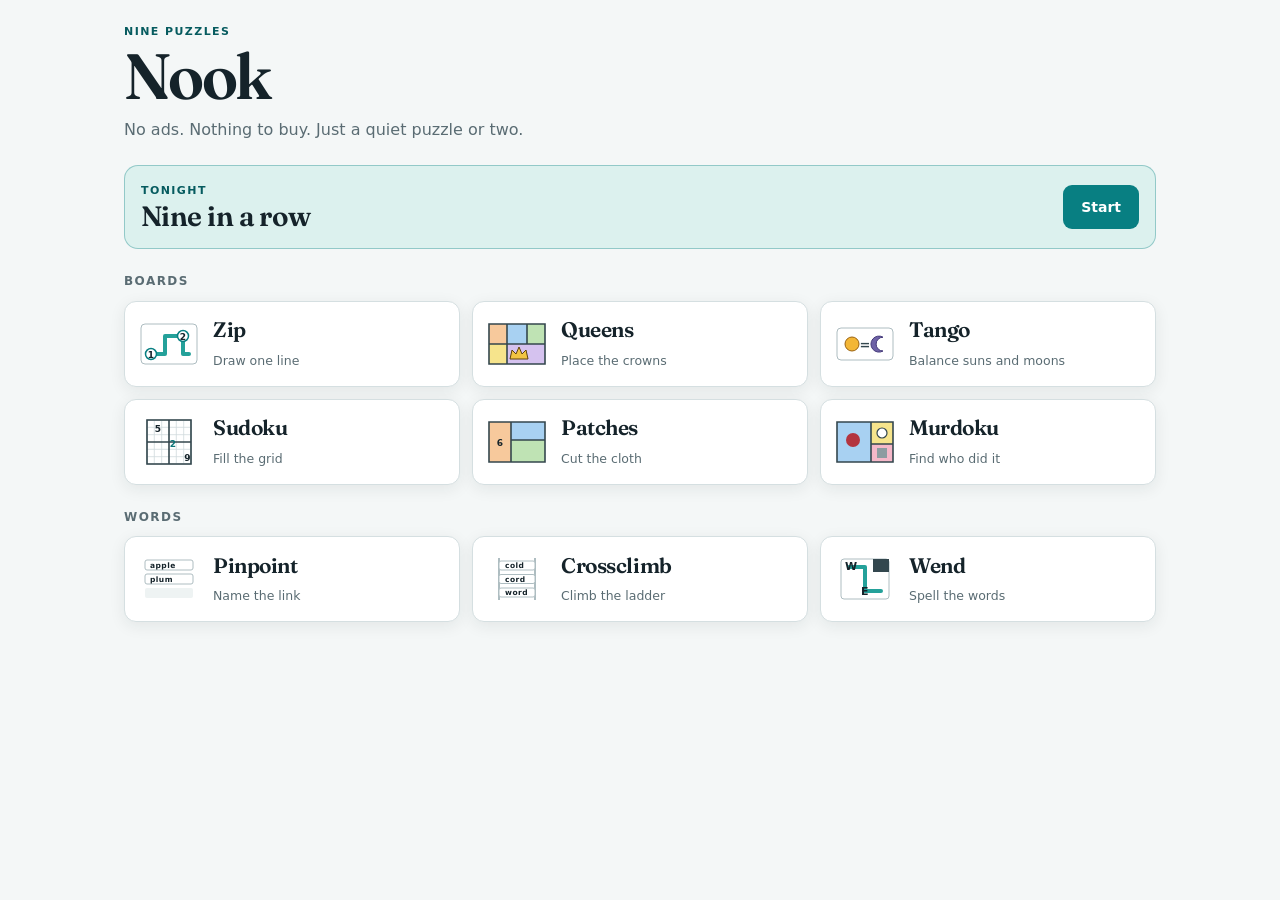
==== commit afb1be8e: "Apply the content review: plainer copy, British words, Pinpoint hint note Co-Authored-By: Claude Son" ====
--- a/index.html
+++ b/index.html
@@ -57,6 +57,9 @@
   --victim: #b3343f;
   --on-victim: #ffffff;
   --hatch: #8d9ca1;
+  --lit: #a66f00;
+  --m0: color-mix(in srgb, var(--c1) 55%, var(--board)); --m1: color-mix(in srgb, var(--c3) 55%, var(--board)); --m2: color-mix(in srgb, var(--c5) 55%, var(--board));
+  --m3: color-mix(in srgb, var(--c2) 55%, var(--board)); --m4: color-mix(in srgb, var(--c4) 55%, var(--board)); --m5: color-mix(in srgb, var(--c0) 55%, var(--board));
   --shadow: 0 4px 16px rgb(20 35 42 / 8%);
   --c0: #f7c99c; --c1: #a8d1f2; --c2: #bfe3b4; --c3: #f6e48c; --c4: #d5c2ef; --c5: #f5b8c9;
   --c6: #a2ddd5; --c7: #e3d0b1; --c8: #c5ccd6; --c9: #f2a99a; --c10: #d3e690; --c11: #b9c4f3;
@@ -105,6 +108,8 @@
     --victim: #ff7d86;
     --on-victim: #2a0508;
     --hatch: #63777d;
+    --lit: #f4cb52;
+    --m0: #24476c; --m1: #1c5249; --m2: #5a2d48; --m3: #2c5330; --m4: #44366f; --m5: #6a3631;
     --shadow: 0 4px 16px rgb(0 0 0 / 35%);
     --c0: #6e4a2a; --c1: #24496b; --c2: #2f5a2c; --c3: #6a5d1c; --c4: #4a3a72; --c5: #6d3046;
     --c6: #1f5a54; --c7: #5b4c35; --c8: #3e4652; --c9: #733a30; --c10: #4c5a1f; --c11: #343f78;
@@ -308,23 +313,34 @@
 .g-patches .cell.preview.no { background: repeating-linear-gradient(45deg, var(--bad-soft) 0 6px, var(--board) 6px 12px); }
 .g-patches .cell.anchor { box-shadow: inset 0 0 0 3px var(--accent); }
 .clues-layer { position: absolute; inset: 0; pointer-events: none; }
-.clue { position: absolute; display: flex; flex-direction: column; align-items: center; gap: 1px; transform: translate(-50%, -50%); color: var(--ink); }
-.clue b { font: 700 calc(100cqi / var(--n) * .36)/1 var(--sans); }
+.clue { --cs: calc(100cqi / var(--n)); position: absolute; display: grid; width: var(--cs); height: var(--cs); place-items: center; transform: translate(-50%, -50%); color: var(--ink); }
+.clue > * { grid-area: 1 / 1; }
+.clue b { font: 700 calc(var(--cs) * .34)/1 var(--sans); }
+/* The shape symbol is drawn around the number, big enough to read on a phone. */
+.frame { display: block; border: 2.5px solid var(--accent-strong); border-radius: 3px; background: color-mix(in srgb, var(--board) 70%, transparent); }
+.frame.square { width: calc(var(--cs) * .64); height: calc(var(--cs) * .64); }
+.frame.wide { width: calc(var(--cs) * .86); height: calc(var(--cs) * .5); }
+.frame.tall { width: calc(var(--cs) * .5); height: calc(var(--cs) * .86); }
 .glyph { display: block; width: calc(100cqi / var(--n) * .42); height: calc(100cqi / var(--n) * .42); overflow: visible; }
 .glyph rect { fill: none; stroke: currentColor; stroke-width: 2.2; }
 .clue .glyph { color: var(--accent-strong); }
 
 /* Murdoku */
-.g-murdoku .cell { background: color-mix(in srgb, var(--rm) 55%, var(--board)); }
-.rm0 { --rm: var(--c1); } .rm1 { --rm: var(--c3); } .rm2 { --rm: var(--c5); } .rm3 { --rm: var(--c2); } .rm4 { --rm: var(--c4); } .rm5 { --rm: var(--c0); }
+.g-murdoku .cell { --fill: var(--rm); background: var(--fill); }
+.rm0 { --rm: var(--m0); } .rm1 { --rm: var(--m1); } .rm2 { --rm: var(--m2); } .rm3 { --rm: var(--m3); } .rm4 { --rm: var(--m4); } .rm5 { --rm: var(--m5); }
 .art .rm0 { fill: var(--c1); } .art .rm1 { fill: var(--c3); } .art .rm2 { fill: var(--c5); }
-.g-murdoku .cell.blocked { cursor: not-allowed; background: repeating-linear-gradient(135deg, color-mix(in srgb, var(--rm) 55%, var(--board)) 0 5px, var(--hatch) 5px 7px); }
-.g-murdoku .cell.lit { background: color-mix(in srgb, var(--gold) 45%, var(--board)); }
-.furn { width: 46%; height: 46%; align-self: center; justify-self: center; opacity: .78; }
+.g-murdoku .cell.blocked { cursor: not-allowed; background: repeating-linear-gradient(135deg, var(--fill) 0 5px, var(--hatch) 5px 7px); }
+/* Solved: the victim's room keeps its colour and gets an outline; the other rooms fade. */
+.g-murdoku .cell.dim { --fill: color-mix(in srgb, var(--rm) 30%, var(--board)); }
+.g-murdoku .cell.dim .furn, .g-murdoku .cell.dim .token { opacity: .55; }
+.g-murdoku .cell.lit::before { content: ""; position: absolute; inset: 0; border: 0 solid var(--lit); pointer-events: none; }
+.g-murdoku .cell.lit-n::before { border-top-width: 4px; } .g-murdoku .cell.lit-s::before { border-bottom-width: 4px; }
+.g-murdoku .cell.lit-w::before { border-left-width: 4px; } .g-murdoku .cell.lit-e::before { border-right-width: 4px; }
+.furn { width: 52%; height: 52%; align-self: center; justify-self: center; opacity: .78; }
 .furn path, .furn rect, .furn circle, .furn ellipse { fill: none; stroke: var(--ink-2); stroke-width: 1.7; stroke-linejoin: round; stroke-linecap: round; }
 .furn .thin { stroke-width: 1; }
 .g-murdoku .cell.blocked .furn { width: 58%; height: 58%; opacity: 1; padding: 3px; border-radius: 6px; background: var(--surface); }
-.g-murdoku .cell .token ~ .furn, .g-murdoku .cell .furn:has(+ .token) { width: 34%; height: 34%; align-self: end; justify-self: end; margin: 3px; }
+.g-murdoku .cell .token ~ .furn, .g-murdoku .cell .furn:has(+ .token) { width: 38%; height: 38%; align-self: end; justify-self: end; margin: 3px; }
 .token { display: grid; width: 56%; aspect-ratio: 1; place-items: center; border: 2px solid var(--token-edge); border-radius: 50%; background: var(--token); color: #15232a; font: 750 calc(100cqi / var(--n) * .26)/1 var(--sans); box-shadow: 0 1px 3px rgb(0 0 0 / 25%); }
 .token.victim { border-style: double; border-width: 4px; background: var(--victim); color: var(--on-victim); }
 .token.on { outline: 3px solid var(--accent); outline-offset: 2px; }
@@ -414,9 +430,9 @@
   .home, .play, .summary { padding-right: 16px; padding-left: 16px; }
   .home, .play { padding-top: max(10px, env(safe-area-inset-top)); }
   .shelf { grid-template-columns: repeat(2, minmax(0, 1fr)); gap: 8px; }
-  .tile { grid-template-columns: 44px minmax(0, 1fr); column-gap: 9px; min-height: 76px; padding: 10px; }
-  .art { width: 44px; height: 34px; }
-  .tile-name { font-size: 18px; }
+  .tile { grid-template-columns: 40px minmax(0, 1fr); column-gap: 8px; min-height: 76px; padding: 10px; }
+  .art { width: 40px; height: 30px; }
+  .tile-name { font-size: clamp(15px, 4.6vw, 18px); }
   .tile-sub { font-size: 12px; }
   .tile-extra { display: block; margin: 0; }
   .bar h1 { font-size: 28px; }
@@ -589,13 +605,6 @@
     return edges;
   }
 
-  function checkpoints(len, step) {
-    const idx = [0];
-    for (let i = step; i < len - 1; i += step) idx.push(i);
-    if (idx[idx.length - 1] !== len - 1) idx.push(len - 1);
-    return idx;
-  }
-
   function widen(indexes, len) {
     let best = 0;
     let at = 1;
@@ -631,92 +640,135 @@
     return true;
   }
 
-  function countPaths(rows, cols, numbers, walls) {
+  // Count lines (stopping at 2) that start on 1, visit the numbers in order, cover every
+  // square and end on the last number; count is -1 if the search gives up. When a line other
+  // than `known` (a list of cell indexes) turns up, it is returned as `other`.
+  function countPaths(rows, cols, numbers, walls, known) {
+    const N = rows * cols;
     const wallSet = new Set(walls.map((w) => w[0] + ',' + w[1] + ',' + w[2]));
-    let start = null;
+    const adj = [];
+    const num = new Int32Array(N);
+    const at = [];
     let maxN = 0;
-    const pos = [];
     for (let r = 0; r < rows; r++) {
       for (let c = 0; c < cols; c++) {
-        const n = numbers[r][c] || 0;
-        if (!n) continue;
-        if (n > maxN) maxN = n;
-        pos[n] = [r, c];
-        if (n === 1) start = [r, c];
-      }
-    }
-    if (!start) return 0;
-    const seen = Array.from({ length: rows }, () => Array(cols).fill(false));
-    const N = rows * cols;
+        const i = r * cols + c;
+        const list = [];
+        for (const [dr, dc] of DIRS) {
+          const rr = r + dr;
+          const cc = c + dc;
+          if (rr < 0 || cc < 0 || rr >= rows || cc >= cols || blocked(wallSet, r, c, rr, cc)) continue;
+          list.push(rr * cols + cc);
+        }
+        adj.push(list);
+        num[i] = numbers[r][c] || 0;
+        if (num[i]) {
+          at[num[i]] = i;
+          maxN = Math.max(maxN, num[i]);
+        }
+      }
+    }
+    if (at[1] == null || at[maxN] == null) return { count: 0, other: null };
+    const end = at[maxN];
+    const seen = new Uint8Array(N);
+    const mark = new Int32Array(N);
+    const queue = new Int32Array(N);
+    let stamp = 0;
+    let visited = 0;
     let count = 0;
     let nodes = 0;
-    const cap = N >= 64 ? 90000 : 60000;
-    let visited = 0;
-    function neigh(r, c) {
-      const out = [];
-      for (const [dr, dc] of DIRS) {
-        const rr = r + dr;
-        const cc = c + dc;
-        if (rr < 0 || cc < 0 || rr >= rows || cc >= cols) continue;
-        if (blocked(wallSet, r, c, rr, cc)) continue;
-        out.push([rr, cc]);
-      }
-      return out;
-    }
-    function flood(hr, hc) {
-      const need = N - visited;
-      if (!need) return true;
-      const mark = Array.from({ length: rows }, () => Array(cols).fill(false));
-      const q = [];
-      let reached = 0;
-      const push = (r, c) => {
-        if (r < 0 || c < 0 || r >= rows || c >= cols || seen[r][c] || mark[r][c]) return;
-        mark[r][c] = true;
-        q.push(r, c);
-        reached++;
-      };
-      for (const [r, c] of neigh(hr, hc)) if (!seen[r][c]) push(r, c);
-      for (let i = 0; i < q.length; i += 2) {
-        const r = q[i];
-        const c = q[i + 1];
-        for (const [rr, cc] of neigh(r, c)) push(rr, cc);
-      }
-      return reached === need;
-    }
-    function dfs(r, c, need) {
+    let other = null;
+    const line = new Int32Array(N);
+    const cap = 400000;
+
+    function dist(a, b) {
+      return Math.abs(((a / cols) | 0) - ((b / cols) | 0)) + Math.abs((a % cols) - (b % cols));
+    }
+
+    // Free neighbours of k: unvisited squares, plus the head of the line.
+    function free(k, head) {
+      let n = 0;
+      for (const j of adj[k]) if (!seen[j] || j === head) n++;
+      return n;
+    }
+
+    // Every unvisited square must still be reachable from the head.
+    function connected(head) {
+      const left = N - visited;
+      if (!left) return true;
+      stamp++;
+      let tail = 0;
+      for (const j of adj[head]) {
+        if (!seen[j] && mark[j] !== stamp) {
+          mark[j] = stamp;
+          queue[tail++] = j;
+        }
+      }
+      for (let q = 0; q < tail; q++) {
+        for (const j of adj[queue[q]]) {
+          if (!seen[j] && mark[j] !== stamp) {
+            mark[j] = stamp;
+            queue[tail++] = j;
+          }
+        }
+      }
+      return tail === left;
+    }
+
+    function dfs(i, prev, need) {
       if (count >= 2 || nodes > cap) return;
       nodes++;
-      const here = numbers[r][c] || 0;
-      if (here) {
-        if (here !== need) return;
+      if (num[i]) {
+        if (num[i] !== need) return;
         need++;
       }
+      line[visited] = i;
       if (visited === N - 1) {
-        if (here === maxN && need === maxN + 1) count++;
+        if (i !== end) return;
+        count++;
+        if (!other && known && line.some((cell, k) => cell !== known[k])) other = Array.from(line);
         return;
       }
-      seen[r][c] = true;
+      if (i === end) return;
+      seen[i] = 1;
       visited++;
-      if (need <= maxN) {
-        const target = pos[need];
-        if (Math.abs(target[0] - r) + Math.abs(target[1] - c) > N - visited) {
-          seen[r][c] = false;
-          visited--;
-          return;
-        }
-      }
-      if ((visited & 3) === 0 && !flood(r, c)) {
-        seen[r][c] = false;
-        visited--;
-        return;
-      }
-      for (const [rr, cc] of neigh(r, c)) if (!seen[rr][cc]) dfs(rr, cc, need);
-      seen[r][c] = false;
+      let ok = dist(i, at[need]) <= N - visited;
+      // Squares beside the square just left lost a way in or out: each still needs two
+      // (the end square one), counting the head.
+      if (ok && prev >= 0) {
+        for (const k of adj[prev]) {
+          if (seen[k] || k === i) continue;
+          if (free(k, i) < (k === end ? 1 : 2)) {
+            ok = false;
+            break;
+          }
+        }
+      }
+      if (ok) ok = connected(i);
+      if (ok) {
+        // A neighbour with only one other free square must be entered now.
+        let forced = -1;
+        for (const j of adj[i]) {
+          if (seen[j] || j === end) continue;
+          if (free(j, i) === 1) {
+            if (forced >= 0) {
+              ok = false;
+              break;
+            }
+            forced = j;
+          }
+        }
+        if (ok) {
+          if (forced >= 0) dfs(forced, i, need);
+          else for (const j of adj[i]) if (!seen[j]) dfs(j, i, need);
+        }
+      }
+      seen[i] = 0;
       visited--;
     }
-    dfs(start[0], start[1], 1);
-    if (nodes > cap) return -1;
-    return count;
+
+    dfs(at[1], -1, 1);
+    return { count: nodes > cap ? -1 : count, other };
   }
 
   function densityOk(numbered, cells, difficulty) {
@@ -724,43 +776,6 @@
     if (difficulty === 'easy') return frac >= 0.22 && frac <= 0.7;
     if (difficulty === 'fiendish') return frac >= 0.1 && frac <= 0.5;
     return frac >= 0.12 && frac <= 0.6;
-  }
-
-  function segmentsForced(rows, cols, numbers, walls, solution) {
-    const wallSet = new Set(walls.map(([r, c, d]) => r + ',' + c + ',' + d));
-    let prev = 0;
-    for (let i = 1; i < solution.length; i++) {
-      const cell = solution[i];
-      if (!numbers[cell[0]][cell[1]]) continue;
-      const from = solution[prev];
-      const budget = i - prev;
-      let ways = 0;
-      const seen = Array.from({ length: rows }, () => Array(cols).fill(false));
-      seen[from[0]][from[1]] = true;
-      const dfs = (r, c, left) => {
-        if (ways > 1) return;
-        if (r === cell[0] && c === cell[1]) {
-          ways++;
-          return;
-        }
-        if (!left) return;
-        for (const [dr, dc] of DIRS) {
-          const rr = r + dr;
-          const cc = c + dc;
-          if (rr < 0 || cc < 0 || rr >= rows || cc >= cols || seen[rr][cc]) continue;
-          if (blocked(wallSet, r, c, rr, cc)) continue;
-          const num = numbers[rr][cc] || 0;
-          if (num && (rr !== cell[0] || cc !== cell[1])) continue;
-          seen[rr][cc] = true;
-          dfs(rr, cc, left - 1);
-          seen[rr][cc] = false;
-        }
-      };
-      dfs(from[0], from[1], budget);
-      if (ways !== 1) return false;
-      prev = i;
-    }
-    return true;
   }
 
   function turnIndexes(path, step) {
@@ -802,19 +817,18 @@
     for (let attempt = 0; attempt < 24; attempt++) {
       const rng = makeRng(String(seed) + ':zip:' + difficulty + ':' + attempt);
       const path = warnsdorff(rows, cols, rng) || snake(rows, cols, rng);
+      const known = path.map(([r, c]) => r * cols + c);
       const extras = shortcutWalls(path, rows, cols);
       const walls = extras.slice(0, Math.min(walls0, extras.length));
-      let nextWall = walls.length;
       const indexes = turnIndexes(path, step0);
-      for (let tighten = 0; tighten < 28; tighten++) {
+      for (let tighten = 0; tighten < 60; tighten++) {
+        if (!densityOk(indexes.length, rows * cols, difficulty)) {
+          if (indexes.length / (rows * cols) > 0.45 || !widen(indexes, path.length)) break;
+          continue;
+        }
         const built = assemble(path, indexes, walls, rows, cols);
-        if (!densityOk(indexes.length, rows * cols, difficulty)) {
-          if (indexes.length / (rows * cols) > 0.45) break;
-          if (!widen(indexes, path.length)) break;
-          continue;
-        }
-        const found = countPaths(rows, cols, built.numbers, built.walls);
-        if (found === 1) {
+        const { count, other } = countPaths(rows, cols, built.numbers, built.walls, known);
+        if (count === 1) {
           return {
             game: 'zip',
             difficulty,
@@ -826,21 +840,25 @@
             solution: path.map((cell) => [cell[0], cell[1]]),
           };
         }
-        if (found === 0) break;
-        const frac = indexes.length / (rows * cols);
-        const numberCap = difficulty === 'easy' ? 0.36 : difficulty === 'tricky' ? 0.3 : 0.24;
-        if (walls.length < wallCap && nextWall < extras.length && frac >= (difficulty === 'easy' ? 0.22 : 0.1)) {
-          walls.push(extras[nextWall]);
-          nextWall++;
+        if (count === 0) break;
+        if (!other) {
+          if (!widen(indexes, path.length)) break;
           continue;
         }
-        if (frac < numberCap && widen(indexes, path.length)) continue;
-        if (walls.length < wallCap && nextWall < extras.length) {
-          walls.push(extras[nextWall]);
-          nextWall++;
-          continue;
-        }
-        if (!widen(indexes, path.length)) break;
+        // Rule out the other line where it first leaves the intended one: wall off the
+        // step it takes there, or once the walls run out, number the square it skips.
+        let k = 1;
+        while (other[k] === known[k]) k++;
+        if (walls.length < wallCap) {
+          const a = Math.min(other[k - 1], other[k]);
+          const b = Math.max(other[k - 1], other[k]);
+          walls.push(b - a === 1 ? [(a / cols) | 0, a % cols, 'E'] : [(a / cols) | 0, a % cols, 'S']);
+        } else if (indexes.indexOf(k) === -1) {
+          indexes.push(k);
+          indexes.sort((x, y) => x - y);
+        } else if (!widen(indexes, path.length)) {
+          break;
+        }
       }
     }
     throw new Error('zip: no unique puzzle');
@@ -849,7 +867,6 @@
   return {
     id: 'zip',
     name: 'Zip',
-    tagline: 'One path through every cell.',
     difficulties: [
       { id: 'easy', label: 'Easy' },
       { id: 'tricky', label: 'Tricky' },
@@ -922,34 +939,42 @@
     return region;
   }
 
-  function count(regions, limit) {
+  // Count crown placements (up to limit): one per row, column and region, none touching.
+  // Also returns the first placement whose columns differ from `known`, if any.
+  function search(regions, limit, known) {
     const n = regions.length;
-    const cap = limit || 2;
-    const usedC = Array(n).fill(false);
-    const usedR = Array(n).fill(false);
+    // Regions that have no square below row r must already hold a crown after row r.
+    const done = Array(n).fill(0);
+    for (let id = 0; id < n; id++) {
+      let last = -1;
+      for (let r = 0; r < n; r++) if (regions[r].indexOf(id) !== -1) last = r;
+      for (let r = Math.max(last, 0); r < n; r++) done[r] |= 1 << id;
+    }
     const columns = Array(n).fill(-1);
     let found = 0;
-    function bt(r) {
-      if (found >= cap) return;
+    let other = null;
+    function bt(r, colMask, regMask) {
       if (r === n) {
         found++;
+        if (!other && known && columns.some((c, i) => c !== known[i])) other = columns.slice();
         return;
       }
-      for (let c = 0; c < n; c++) {
-        if (usedC[c]) continue;
-        const reg = regions[r][c];
-        if (usedR[reg]) continue;
-        if (r > 0 && Math.abs(columns[r - 1] - c) === 1) continue;
+      for (let c = 0; c < n && found < limit; c++) {
+        if (colMask & (1 << c)) continue;
+        if (r > 0 && Math.abs(columns[r - 1] - c) <= 1) continue;
+        const bit = 1 << regions[r][c];
+        if (regMask & bit) continue;
+        if (done[r] & ~(regMask | bit)) continue;
         columns[r] = c;
-        usedC[c] = usedR[reg] = true;
-        bt(r + 1);
-        usedC[c] = usedR[reg] = false;
-        columns[r] = -1;
-        if (found >= cap) return;
-      }
-    }
-    bt(0);
-    return found;
+        bt(r + 1, colMask | (1 << c), regMask | bit);
+      }
+    }
+    bt(0, 0, 0);
+    return { count: found, other };
+  }
+
+  function count(regions, limit) {
+    return search(regions, limit || 2).count;
   }
 
   function isQueen(queens, r, c) {
@@ -992,56 +1017,31 @@
     return seen.size === size;
   }
 
+  // While another placement exists, move one of its crown squares (not a real crown) into a
+  // neighbouring region: that region then holds two of its crowns, so it stops working,
+  // and the real placement is untouched.
   function repair(region, queens, rng) {
     const n = region.length;
-    // Keep enough of the solution count to distinguish improvements. Capping
-    // at eight made boards with hundreds of solutions look equally good.
-    let score = count(region, 1000);
-    for (let round = 0; round < 30; round++) {
-      if (score === 1) return true;
+    const known = queens.map(([, c]) => c);
+    for (let round = 0; round < 12 * n; round++) {
+      const { count: found, other } = search(region, 2, known);
+      if (found === 1) return true;
+      if (!other) return false;
       const moves = [];
-      for (let r = 0; r < n; r++) {
-        for (let c = 0; c < n; c++) {
-          if (isQueen(queens, r, c)) continue;
-          const id = region[r][c];
-          for (const [dr, dc] of DIRS) {
-            const rr = r + dr;
-            const cc = c + dc;
-            if (rr < 0 || cc < 0 || rr >= n || cc >= n) continue;
-            if (region[rr][cc] !== id) moves.push([r, c, region[rr][cc]]);
-          }
-        }
-      }
-      const sample = shuffle(rng, moves).slice(0, 28);
-      let best = null;
-      let bestScore = score;
-      for (const move of sample) {
-        if (!canLeave(region, move[0], move[1])) continue;
-        const old = region[move[0]][move[1]];
-        region[move[0]][move[1]] = move[2];
-        const next = count(region, 1000);
-        region[move[0]][move[1]] = old;
-        if (next > 0 && next < bestScore) {
-          best = move;
-          bestScore = next;
-          if (next === 1) break;
-        }
-      }
-      if (best) {
-        region[best[0]][best[1]] = best[2];
-        score = bestScore;
-        continue;
-      }
-      const legal = sample.filter((move) => canLeave(region, move[0], move[1]));
-      if (!legal.length) return score === 1;
-      const shake = legal[int(rng, 0, legal.length - 1)];
-      const old = region[shake[0]][shake[1]];
-      region[shake[0]][shake[1]] = shake[2];
-      const next = count(region, 1000);
-      if (next <= 0) region[shake[0]][shake[1]] = old;
-      else score = next;
-    }
-    return score === 1;
+      other.forEach((c, r) => {
+        if (c === known[r]) return;
+        for (const [dr, dc] of DIRS) {
+          const rr = r + dr;
+          const cc = c + dc;
+          if (rr < 0 || cc < 0 || rr >= n || cc >= n || region[rr][cc] === region[r][c]) continue;
+          if (canLeave(region, r, c)) moves.push([r, c, region[rr][cc]]);
+        }
+      });
+      if (!moves.length) return false;
+      const [r, c, id] = moves[int(rng, 0, moves.length - 1)];
+      region[r][c] = id;
+    }
+    return false;
   }
 
   function fillTiny(region, queens) {
@@ -1103,7 +1103,6 @@
   return {
     id: 'queens',
     name: 'Queens',
-    tagline: 'One crown in every row, column, and colour.',
     difficulties: [
       { id: 'easy', label: 'Easy' },
       { id: 'tricky', label: 'Tricky' },
@@ -1304,7 +1303,6 @@
   return {
     id: 'tango',
     name: 'Tango',
-    tagline: 'Suns and moons, in balance.',
     difficulties: [
       { id: 'easy', label: 'Easy' },
       { id: 'tricky', label: 'Tricky' },
@@ -1334,87 +1332,6 @@
 
   function boxAt(r, c, boxR, boxC, size) {
     return Math.floor(r / boxR) * (size / boxC) + Math.floor(c / boxC);
-  }
-
-  function count(grid, boxR, boxC, limit) {
-    const size = grid.length;
-    const all = (1 << size) - 1;
-    const rows = Array(size).fill(0);
-    const cols = Array(size).fill(0);
-    const boxes = Array(size).fill(0);
-    const empties = [];
-    for (let r = 0; r < size; r++) {
-      for (let c = 0; c < size; c++) {
-        const d = grid[r][c];
-        if (!d) {
-          empties.push(r * size + c);
-          continue;
-        }
-        const bit = 1 << (d - 1);
-        const b = boxAt(r, c, boxR, boxC, size);
-        if ((rows[r] & bit) || (cols[c] & bit) || (boxes[b] & bit)) return 0;
-        rows[r] |= bit;
-        cols[c] |= bit;
-        boxes[b] |= bit;
-      }
-    }
-    let found = 0;
-    let nodes = 0;
-    function bt() {
-      if (found >= limit) return;
-      if (++nodes > 250000) {
-        found = -1;
-        return;
-      }
-      let best = -1;
-      let bestMask = 0;
-      let bestBits = 99;
-      for (let i = 0; i < empties.length; i++) {
-        const cell = empties[i];
-        const r = (cell / size) | 0;
-        const c = cell % size;
-        if (grid[r][c]) continue;
-        const mask = all ^ (rows[r] | cols[c] | boxes[boxAt(r, c, boxR, boxC, size)]);
-        if (!mask) return;
-        let bits = 0;
-        let m = mask;
-        while (m) {
-          bits++;
-          m &= m - 1;
-        }
-        if (bits < bestBits) {
-          bestBits = bits;
-          best = cell;
-          bestMask = mask;
-          if (bits === 1) break;
-        }
-      }
-      if (best < 0) {
-        found++;
-        return;
-      }
-      const r = (best / size) | 0;
-      const c = best % size;
-      const b = boxAt(r, c, boxR, boxC, size);
-      let mask = bestMask;
-      while (mask) {
-        const bit = mask & -mask;
-        mask ^= bit;
-        const d = bitIndex(bit) + 1;
-        grid[r][c] = d;
-        rows[r] |= bit;
-        cols[c] |= bit;
-        boxes[b] |= bit;
-        bt();
-        grid[r][c] = 0;
-        rows[r] ^= bit;
-        cols[c] ^= bit;
-        boxes[b] ^= bit;
-        if (found >= limit || found < 0) return;
-      }
-    }
-    bt();
-    return found;
   }
 
   function fill(size, boxR, boxC, rng) {
@@ -1454,159 +1371,213 @@
   }
 
   const SPEC = {
-    mini: { size: 6, boxR: 2, boxC: 3, aim: 15, max: 26, min: 12 },
-    easy: { size: 9, boxR: 3, boxC: 3, aim: 38, max: 50, min: 32 },
-    tricky: { size: 9, boxR: 3, boxC: 3, aim: 33, max: 40, min: 29 },
-    fiendish: { size: 9, boxR: 3, boxC: 3, aim: 28, max: 32, min: 24 },
+    mini: { size: 6, boxR: 2, boxC: 3, tier: 1, aim: 15, max: 26, min: 12 },
+    easy: { size: 9, boxR: 3, boxC: 3, tier: 1, aim: 38, max: 50, min: 32 },
+    tricky: { size: 9, boxR: 3, boxC: 3, tier: 2, aim: 33, max: 40, min: 29 },
+    fiendish: { size: 9, boxR: 3, boxC: 3, tier: 3, aim: 28, max: 32, min: 24 },
   };
 
-  function masksOf(grid, boxR, boxC) {
+  function popcount(mask) {
+    let n = 0;
+    while (mask) {
+      mask &= mask - 1;
+      n++;
+    }
+    return n;
+  }
+
+  const layouts = {};
+
+  // Cell indices for every row, column and box, and the box of each cell.
+  function layout(size, boxR, boxC) {
+    const key = size + ':' + boxR + ':' + boxC;
+    if (layouts[key]) return layouts[key];
+    const rows = [];
+    const cols = [];
+    const boxes = Array.from({ length: size }, () => []);
+    const boxOf = [];
+    for (let i = 0; i < size; i++) {
+      rows.push([]);
+      cols.push([]);
+      for (let j = 0; j < size; j++) {
+        rows[i].push(i * size + j);
+        cols[i].push(j * size + i);
+      }
+    }
+    for (let r = 0; r < size; r++) {
+      for (let c = 0; c < size; c++) {
+        const b = boxAt(r, c, boxR, boxC, size);
+        boxes[b].push(r * size + c);
+        boxOf.push(b);
+      }
+    }
+    const peers = [];
+    for (let i = 0; i < size * size; i++) {
+      const r = (i / size) | 0;
+      const c = i % size;
+      const set = new Set(rows[r].concat(cols[c], boxes[boxOf[i]]));
+      set.delete(i);
+      peers.push(Array.from(set));
+    }
+    const units = rows.concat(cols, boxes);
+    layouts[key] = { rows, cols, boxes, boxOf, peers, units };
+    return layouts[key];
+  }
+
+  // Solve the way a person would, always using the easiest technique that makes progress:
+  // tier 1 naked and hidden singles, tier 2 locked candidates (pointing and claiming),
+  // tier 3 naked and hidden pairs. Returns false on a contradiction, otherwise
+  // { solved, hardest, moves } where hardest is the highest tier the solve needed.
+  function logicSolve(grid, boxR, boxC, maxTier) {
     const size = grid.length;
     const all = (1 << size) - 1;
-    const rows = Array(size).fill(0);
-    const cols = Array(size).fill(0);
-    const boxes = Array(size).fill(0);
-    for (let r = 0; r < size; r++) {
-      for (let c = 0; c < size; c++) {
-        if (!grid[r][c]) continue;
-        const bit = 1 << (grid[r][c] - 1);
-        rows[r] |= bit;
-        cols[c] |= bit;
-        boxes[boxAt(r, c, boxR, boxC, size)] |= bit;
-      }
-    }
-    const masks = Array.from({ length: size }, () => Array(size).fill(0));
-    for (let r = 0; r < size; r++) {
-      for (let c = 0; c < size; c++) {
-        if (grid[r][c]) continue;
-        masks[r][c] = all ^ (rows[r] | cols[c] | boxes[boxAt(r, c, boxR, boxC, size)]);
-      }
-    }
-    return masks;
-  }
-
-  // Human-style deterministic solve rating: naked singles (1), hidden
-  // singles/locked candidates (2), then naked pairs (3).
-  function logicSolve(grid, boxR, boxC, maxTier) {
-    const g = grid.map((row) => row.slice());
-    const size = g.length;
+    const { rows, cols, boxes, boxOf, peers, units } = layout(size, boxR, boxC);
+    const values = [];
+    const cand = [];
+    for (let r = 0; r < size; r++) for (let c = 0; c < size; c++) values.push(grid[r][c] || 0);
+    for (let i = 0; i < values.length; i++) {
+      let mask = values[i] ? 0 : all;
+      if (!values[i]) for (const p of peers[i]) if (values[p]) mask &= ~(1 << (values[p] - 1));
+      cand.push(mask);
+    }
+    let empty = values.filter((v) => !v).length;
     let hardest = 0;
     let moves = 0;
-    let candidateMasks = null;
-    const bitCount = (mask) => { let n = 0; while (mask) { mask &= mask - 1; n++; } return n; };
-    const units = () => {
-      const out = [];
-      for (let i = 0; i < size; i++) {
-        const row = [], col = [];
-        for (let j = 0; j < size; j++) { row.push([i, j]); col.push([j, i]); }
-        out.push(row, col);
-      }
-      for (let br = 0; br < size; br += boxR) for (let bc = 0; bc < size; bc += boxC) {
-        const box = [];
-        for (let r = br; r < br + boxR; r++) for (let c = bc; c < bc + boxC; c++) box.push([r, c]);
-        out.push(box);
-      }
-      return out;
-    };
-    const groups = units();
-    const place = (r, c, bit) => {
-      g[r][c] = bitIndex(bit) + 1;
-      candidateMasks[r][c] = 0;
-      for (let i = 0; i < size; i++) {
-        candidateMasks[r][i] &= ~bit;
-        candidateMasks[i][c] &= ~bit;
-      }
-      const br = Math.floor(r / boxR) * boxR, bc = Math.floor(c / boxC) * boxC;
-      for (let rr = br; rr < br + boxR; rr++) for (let cc = bc; cc < bc + boxC; cc++) candidateMasks[rr][cc] &= ~bit;
-    };
-    for (let guard = 0; guard < size * size * 3; guard++) {
-      if (!candidateMasks) candidateMasks = masksOf(g, boxR, boxC);
-      const masks = candidateMasks;
-      let empty = 0;
-      let placed = false;
-      for (let r = 0; r < size; r++) {
-        for (let c = 0; c < size; c++) {
-          if (g[r][c]) continue;
-          empty++;
-          const mask = masks[r][c];
-          if (!mask) return false;
-          if ((mask & (mask - 1)) === 0) {
-            place(r, c, mask);
-            hardest = Math.max(hardest, 1);
-            moves++;
-            placed = true;
-            break;
+
+    function place(i, bit) {
+      values[i] = bitIndex(bit) + 1;
+      cand[i] = 0;
+      for (const p of peers[i]) cand[p] &= ~bit;
+      empty--;
+      moves++;
+    }
+
+    function singles() {
+      for (let i = 0; i < cand.length; i++) {
+        if (values[i]) continue;
+        if (!cand[i]) return -1;
+        if ((cand[i] & (cand[i] - 1)) === 0) {
+          place(i, cand[i]);
+          return 1;
+        }
+      }
+      for (const unit of units) {
+        let once = 0;
+        let twice = 0;
+        let have = 0;
+        for (const i of unit) {
+          if (values[i]) have |= 1 << (values[i] - 1);
+          twice |= once & cand[i];
+          once |= cand[i];
+        }
+        if ((once | have) !== all) return -1;
+        const only = once & ~twice;
+        if (only) {
+          const bit = only & -only;
+          for (const i of unit) if (cand[i] & bit) place(i, bit);
+          return 1;
+        }
+      }
+      return 0;
+    }
+
+    // Remove bit from every cell of `cells` not in `keep`; true if anything changed.
+    function strip(cells, keep, bit) {
+      let changed = false;
+      for (const i of cells) {
+        if (keep.indexOf(i) === -1 && (cand[i] & bit)) {
+          cand[i] &= ~bit;
+          changed = true;
+        }
+      }
+      return changed;
+    }
+
+    function lockedCandidates() {
+      for (let d = 0; d < size; d++) {
+        const bit = 1 << d;
+        for (const box of boxes) {
+          const spots = box.filter((i) => cand[i] & bit);
+          if (spots.length < 2) continue;
+          const r = (spots[0] / size) | 0;
+          const c = spots[0] % size;
+          if (spots.every((i) => ((i / size) | 0) === r) && strip(rows[r], spots, bit)) return true;
+          if (spots.every((i) => i % size === c) && strip(cols[c], spots, bit)) return true;
+        }
+        for (const line of rows.concat(cols)) {
+          const spots = line.filter((i) => cand[i] & bit);
+          if (spots.length < 2) continue;
+          const b = boxOf[spots[0]];
+          if (spots.every((i) => boxOf[i] === b) && strip(boxes[b], spots, bit)) return true;
+        }
+      }
+      return false;
+    }
+
+    function pairs() {
+      for (const unit of units) {
+        const open = unit.filter((i) => !values[i]);
+        for (let x = 0; x < open.length; x++) {
+          const m = cand[open[x]];
+          if (popcount(m) !== 2) continue;
+          for (let y = x + 1; y < open.length; y++) {
+            if (cand[open[y]] !== m) continue;
+            let changed = false;
+            for (const i of open) {
+              if (i !== open[x] && i !== open[y] && (cand[i] & m)) {
+                cand[i] &= ~m;
+                changed = true;
+              }
+            }
+            if (changed) return true;
           }
         }
-        if (placed) break;
-      }
-      if (!empty) return { solved: true, hardest, moves };
-      if (placed) continue;
-
-      if (maxTier >= 2) {
-        // Hidden singles are the first step beyond checking each cell alone.
-        for (const group of groups) {
-          const spots = new Map();
-          for (const [r, c] of group) if (!g[r][c]) {
-            let m = masks[r][c];
-            while (m) { const bit = m & -m; m ^= bit; if (!spots.has(bit)) spots.set(bit, []); spots.get(bit).push([r, c]); }
+      }
+      for (const unit of units) {
+        const where = [];
+        for (let d = 0; d < size; d++) where.push(unit.filter((i) => cand[i] & (1 << d)));
+        for (let a = 0; a < size; a++) {
+          if (where[a].length !== 2) continue;
+          for (let b = a + 1; b < size; b++) {
+            if (where[b].length !== 2 || where[b][0] !== where[a][0] || where[b][1] !== where[a][1]) continue;
+            const keep = (1 << a) | (1 << b);
+            let changed = false;
+            for (const i of where[a]) {
+              if (cand[i] & ~keep) {
+                cand[i] &= keep;
+                changed = true;
+              }
+            }
+            if (changed) return true;
           }
-          for (const [bit, cells] of spots) if (cells.length === 1) {
-            place(cells[0][0], cells[0][1], bit);
-            hardest = Math.max(hardest, 2); moves++; placed = true; break;
-          }
-          if (placed) break;
-        }
-        if (placed) continue;
-      }
-
-      // Locked candidate: all possible locations for a digit in a box lie
-      // on one row/column, so remove it from the rest of that line.
-      let eliminated = false;
-      if (maxTier >= 2) {
-        for (let br = 0; br < size && !eliminated; br += boxR) for (let bc = 0; bc < size && !eliminated; bc += boxC) {
-          const cells = [];
-          for (let r = br; r < br + boxR; r++) for (let c = bc; c < bc + boxC; c++) if (!g[r][c]) cells.push([r, c]);
-          for (let d = 0; d < size && !eliminated; d++) {
-            const bit = 1 << d, spots = cells.filter(([r,c]) => masks[r][c] & bit);
-            if (spots.length < 2) continue;
-            if (spots.every(([r]) => r === spots[0][0])) {
-              const row = spots[0][0];
-              for (let c = 0; c < size; c++) if ((c < bc || c >= bc + boxC) && !g[row][c] && (masks[row][c] & bit)) { masks[row][c] &= ~bit; eliminated = true; break; }
-            } else if (spots.every(([,c]) => c === spots[0][1])) {
-              const col = spots[0][1];
-              for (let r = 0; r < size; r++) if ((r < br || r >= br + boxR) && !g[r][col] && (masks[r][col] & bit)) { masks[r][col] &= ~bit; eliminated = true; break; }
-            }
-          }
-        }
-        if (eliminated) { hardest = Math.max(hardest, 2); continue; }
-      }
-
-      // Naked pairs are a compact but meaningful intermediate technique.
-      if (maxTier >= 3) {
-        for (const group of groups) {
-          const pairs = new Map();
-          for (const [r,c] of group) if (!g[r][c] && bitCount(masks[r][c]) === 2) {
-            const m = masks[r][c]; pairs.set(m, (pairs.get(m) || 0) + 1);
-          }
-          for (const [pair, n] of pairs) if (n === 2) {
-            for (const [r,c] of group) if (!g[r][c] && masks[r][c] !== pair && (masks[r][c] & pair)) {
-              masks[r][c] &= ~pair; eliminated = true; break;
-            }
-            if (eliminated) break;
-          }
-          if (eliminated) break;
-        }
-        if (eliminated) { hardest = Math.max(hardest, 3); continue; }
+        }
       }
       return false;
     }
-    return { solved: g.every((row) => row.every(Boolean)), hardest, moves };
+
+    while (empty) {
+      const step = singles();
+      if (step < 0) return false;
+      if (step) {
+        hardest = Math.max(hardest, 1);
+        continue;
+      }
+      if (maxTier >= 2 && lockedCandidates()) {
+        hardest = Math.max(hardest, 2);
+        continue;
+      }
+      if (maxTier >= 3 && pairs()) {
+        hardest = Math.max(hardest, 3);
+        continue;
+      }
+      break;
+    }
+    return { solved: empty === 0, hardest, moves };
   }
 
   function generate(difficulty, seed) {
     const spec = SPEC[difficulty];
-    for (let attempt = 0; attempt < 120; attempt++) {
+    for (let attempt = 0; attempt < 200; attempt++) {
       const rng = makeRng(String(seed) + ':sudoku:' + difficulty + ':' + attempt);
       const solution = fill(spec.size, spec.boxR, spec.boxC, rng);
       if (!solution) continue;
@@ -1614,22 +1585,21 @@
       const cells = [];
       for (let r = 0; r < spec.size; r++) for (let c = 0; c < spec.size; c++) cells.push([r, c]);
       let filled = spec.size * spec.size;
+      let rating = { solved: true, hardest: 0, moves: 0 };
+      // A puzzle the solver finishes without guessing has exactly one solution.
       for (const [r, c] of shuffle(rng, cells)) {
-        if (filled <= spec.aim) break;
+        if (filled <= spec.min || (filled <= spec.aim && rating.hardest === spec.tier)) break;
         const saved = givens[r][c];
         givens[r][c] = 0;
-        const found = count(givens, spec.boxR, spec.boxC, 2);
-        const rating = logicSolve(givens, spec.boxR, spec.boxC, 3);
-        const targetOk = difficulty === 'mini' || difficulty !== 'easy' || (rating && rating.hardest <= 1);
-        if (found !== 1 || !rating || !rating.solved || !targetOk) givens[r][c] = saved;
-        else filled--;
-      }
-      if (filled < spec.min || filled > spec.max) continue;
-      const rating = logicSolve(givens, spec.boxR, spec.boxC, 3);
-      if (!rating || !rating.solved) continue;
-      if (difficulty === 'easy' && rating.hardest > 1) continue;
-      if (difficulty === 'tricky' && rating.hardest !== 2) continue;
-      if (difficulty === 'fiendish' && rating.hardest !== 3) continue;
+        const next = logicSolve(givens, spec.boxR, spec.boxC, spec.tier);
+        if (next && next.solved) {
+          rating = next;
+          filled--;
+        } else {
+          givens[r][c] = saved;
+        }
+      }
+      if (filled > spec.max || rating.hardest !== spec.tier) continue;
       return {
         game: 'sudoku',
         difficulty,
@@ -1648,7 +1618,6 @@
   return {
     id: 'sudoku',
     name: 'Sudoku',
-    tagline: 'The classic, and the little one.',
     difficulties: [
       { id: 'mini', label: 'Mini' },
       { id: 'easy', label: 'Easy' },
@@ -1843,7 +1812,6 @@
   return {
     id: 'patches',
     name: 'Patches',
-    tagline: 'Cover the cloth with rectangles.',
     difficulties: [
       { id: 'easy', label: 'Easy' },
       { id: 'tricky', label: 'Tricky' },
@@ -1935,16 +1903,6 @@
     return empty === 0 ? room : null;
   }
 
-  function corner(room, r, c) {
-    const n = room.length;
-    const id = room[r][c];
-    const N = r === 0 || room[r - 1][c] !== id;
-    const S = r === n - 1 || room[r + 1][c] !== id;
-    const W = c === 0 || room[r][c - 1] !== id;
-    const E = c === n - 1 || room[r][c + 1] !== id;
-    return (N || S) && (W || E);
-  }
-
   function placePeople(n, room, blocked, rng) {
     const rowOrder = shuffle(rng, Array.from({ length: n }, (_, i) => i));
     const colOrder = shuffle(rng, Array.from({ length: n }, (_, i) => i));
@@ -1976,18 +1934,15 @@
     return bt(0) ? pos : null;
   }
 
+  // The rules: one person in each row and each column, nobody on blocking furniture, every
+  // clue true, and the victim's room holds exactly two people. Counts placements up to limit.
   function countSolutions(puzzle, limit) {
     const n = puzzle.n;
     const people = puzzle.people;
     const blocked = Array.from({ length: n }, () => Array(n).fill(false));
     for (const o of puzzle.objects) if (o.blocks) blocked[o.r][o.c] = true;
     const victim = people.find((p) => p.role === 'victim');
-    let found = 0;
-    let nodes = 0;
-    const rowUsed = Array(n).fill(false);
-    const colUsed = Array(n).fill(false);
-    const pos = {};
-    function holds(clue, r, c, occupancy) {
+    function holds(clue, r, c) {
       let ok = false;
       if (clue.kind === 'room') ok = puzzle.roomOf[r][c] === clue.roomId;
       else if (clue.kind === 'row') ok = r === clue.index;
@@ -2002,68 +1957,50 @@
           if (rr < 0 || cc < 0 || rr >= n || cc >= n || puzzle.roomOf[rr][cc] !== id) return false;
           return puzzle.objects.some((o) => o.r === rr && o.c === cc && o.kind === clue.object);
         });
-      } else if (clue.kind === 'corner') ok = corner(puzzle.roomOf, r, c);
-      else if (clue.kind === 'alone') {
-        if (!occupancy) return true;
-        const roomId = puzzle.roomOf[r][c];
-        let share = 0;
-        for (const cell of Object.values(occupancy)) {
-          if (puzzle.roomOf[cell[0]][cell[1]] === roomId) share++;
-        }
-        ok = share === 1;
       }
       return clue.negate ? !ok : ok;
     }
-    function bt(i) {
-      if (found >= limit || found < 0) return;
-      if (++nodes > 500000) {
-        found = -1;
+    // Squares each person can stand on, from every clue about them except "alone".
+    const options = people.map((person) => {
+      const clues = puzzle.clues.filter((clue) => clue.personId === person.id && clue.kind !== 'alone');
+      const cells = [];
+      for (let r = 0; r < n; r++) {
+        for (let c = 0; c < n; c++) {
+          if (!blocked[r][c] && clues.every((clue) => holds(clue, r, c))) cells.push([r, c]);
+        }
+      }
+      return cells;
+    });
+    const order = people.map((_, i) => i).sort((a, b) => options[a].length - options[b].length);
+    const alone = puzzle.clues.filter((clue) => clue.kind === 'alone');
+    const rowUsed = Array(n).fill(false);
+    const colUsed = Array(n).fill(false);
+    const pos = {};
+    let found = 0;
+    function finish() {
+      const share = (id) => people.filter((p) => puzzle.roomOf[pos[p.id][0]][pos[p.id][1]] === puzzle.roomOf[pos[id][0]][pos[id][1]]).length;
+      if (share(victim.id) !== 2) return;
+      for (const clue of alone) if ((share(clue.personId) === 1) === Boolean(clue.negate)) return;
+      found++;
+    }
+    function bt(k) {
+      if (k === people.length) {
+        finish();
         return;
       }
-      if (i === people.length) {
-        const cell = pos[victim.id];
-        const roomId = puzzle.roomOf[cell[0]][cell[1]];
-        let share = 0;
-        for (const p of people) {
-          const at = pos[p.id];
-          if (puzzle.roomOf[at[0]][at[1]] === roomId) share++;
-        }
-        if (share !== 2) return;
-        for (const clue of puzzle.clues) {
-          if (clue.kind !== 'alone') continue;
-          const at = pos[clue.personId];
-          if (!holds(clue, at[0], at[1], pos)) return;
-        }
-        found++;
-        return;
-      }
-      const person = people[i];
-      for (let r = 0; r < n; r++) {
-        if (rowUsed[r]) continue;
-        for (let c = 0; c < n; c++) {
-          if (colUsed[c] || blocked[r][c]) continue;
-          let ok = true;
-          for (const clue of puzzle.clues) {
-            if (clue.personId !== person.id || clue.kind === 'alone') continue;
-            if (!holds(clue, r, c, null)) {
-              ok = false;
-              break;
-            }
-          }
-          if (!ok) continue;
-          rowUsed[r] = colUsed[c] = true;
-          pos[person.id] = [r, c];
-          bt(i + 1);
-          delete pos[person.id];
-          rowUsed[r] = colUsed[c] = false;
-          if (found >= limit || found < 0) return;
-        }
+      const person = people[order[k]];
+      for (const [r, c] of options[order[k]]) {
+        if (rowUsed[r] || colUsed[c]) continue;
+        rowUsed[r] = colUsed[c] = true;
+        pos[person.id] = [r, c];
+        bt(k + 1);
+        rowUsed[r] = colUsed[c] = false;
+        if (found >= limit) return;
       }
     }
     bt(0);
     return found;
   }
-
   function clueText(person, clue, rooms) {
     const name = person.name;
     if (clue.kind === 'room') {
@@ -2083,9 +2020,6 @@
       return clue.negate
         ? name + ' was not beside ' + article(clue.object) + ' ' + clue.object + ' in the same room.'
         : name + ' was beside ' + article(clue.object) + ' ' + clue.object + ' in the same room.';
-    }
-    if (clue.kind === 'corner') {
-      return clue.negate ? name + ' was not in a corner of the room.' : name + ' was in a corner of the room.';
     }
     return clue.negate ? name + ' was not alone.' : name + ' was alone.';
   }
@@ -2136,7 +2070,6 @@
         blocked[spot[0]][spot[1]] = true;
       }
       if (objects.some((o) => o.blocks && occupied.has(o.r + ',' + o.c))) continue;
-      const victim = people[0];
       const victimRoom = roomOf[positions[0][0]][positions[0][1]];
       let killerId = null;
       for (let i = 1; i < n; i++) {
@@ -2173,7 +2106,6 @@
           });
           if (yes) push(person, { kind: 'beside', negate: false, object: kind });
         }
-        push(person, { kind: 'corner', negate: !corner(roomOf, r, c) });
         const alone = positions.filter((cell) => roomOf[cell[0]][cell[1]] === roomOf[r][c]).length === 1;
         push(person, { kind: 'alone', negate: !alone });
       });
@@ -2194,7 +2126,7 @@
       };
       const order = shuffle(rng, pool);
       const weight = (clue) => {
-        if (clue.kind === 'beside' || clue.kind === 'object' || clue.kind === 'corner') return clue.negate ? 2 : 0;
+        if (clue.kind === 'beside' || clue.kind === 'object') return clue.negate ? 2 : 0;
         if (clue.kind === 'room' || clue.kind === 'alone') return clue.negate ? 3 : 1;
         return clue.negate ? 4 : 5;
       };
@@ -2206,19 +2138,16 @@
         if (found === 0 || found < 0) puzzle.clues.pop();
       }
       if (countSolutions(puzzle, 2) !== 1) continue;
-      const kept = [];
       for (let i = 0; i < puzzle.clues.length; i++) {
         const removed = puzzle.clues[i];
         puzzle.clues.splice(i, 1);
         const found = countSolutions(puzzle, 2);
         if (found !== 1 || puzzle.clues.length < n) {
           puzzle.clues.splice(i, 0, removed);
-          kept.push(true);
         } else {
           i--;
         }
       }
-      void kept;
       if (puzzle.clues.length < n) {
         for (const clue of order) {
           if (puzzle.clues.some((have) => have.kind === clue.kind && have.personId === clue.personId && have.negate === clue.negate && have.index === clue.index && have.roomId === clue.roomId && have.object === clue.object)) continue;
@@ -2238,7 +2167,6 @@
         const positive = puzzle.clues.filter((clue) => !clue.negate).length;
         if (positive * 2 < puzzle.clues.length) continue;
       }
-      void victim;
       return puzzle;
     }
     throw new Error('murdoku: no unique puzzle');
@@ -2247,7 +2175,6 @@
   return {
     id: 'murdoku',
     name: 'Murdoku',
-    tagline: 'A quiet house. One person stayed behind.',
     difficulties: [
       { id: 'easy', label: 'Easy' },
       { id: 'tricky', label: 'Tricky' },
@@ -2264,56 +2191,98 @@
   else (root.NOOK_ENGINES = root.NOOK_ENGINES || {})[api.id] = api;
 })(typeof globalThis !== 'undefined' ? globalThis : this, function () {
   const R = (typeof module === 'object' && module.exports) ? require('./rng.js') : globalThis.NOOK_RNG;
-  const { makeRng, pick, shuffle } = R;
-
-  // Each row is a complete, curated round; difficulty is editorial, based on
-  // the directness of the shared connection rather than bank overlap counts.
+  const { makeRng, pick } = R;
+
+  // Answers for "put X before each clue" rounds.
+  function after(word, extra) {
+    return [word, word + ' words', word + ' compounds', 'words after ' + word, 'words that follow ' + word,
+      'words that start with ' + word, 'words starting with ' + word, 'starts with ' + word].concat(extra || []);
+  }
+
+  // Answers for "put X after each clue" rounds.
+  function before(word, extra) {
+    return [word, word + ' words', word + ' compounds', 'words before ' + word, 'words that go before ' + word,
+      'words that end with ' + word, 'words ending with ' + word, 'ends with ' + word].concat(extra || []);
+  }
+
+  // Answers for "each clue contains X" rounds.
+  function inside(word) {
+    return [word, word + ' words', 'words with ' + word, 'words containing ' + word, 'contains ' + word,
+      'hidden ' + word, word + ' inside', word + ' in every word'];
+  }
+
+  // Each round is curated by hand. Words are in the order they are shown: the first is the
+  // least revealing, often fitting another idea, and each one narrows it further.
   const BANK = [
-    // Easy: familiar concrete categories.
-    { difficulty: 'easy', name: 'Farm animals', accept: ['farm animal', 'farm animals', 'animals'], description: 'Animals commonly raised on a farm.', words: ['cow', 'horse', 'sheep', 'pig', 'goat'] },
-    { difficulty: 'easy', name: 'Planets', accept: ['planet'], description: 'Planets in our solar system.', words: ['mercury', 'venus', 'earth', 'mars', 'jupiter'] },
-    { difficulty: 'easy', name: 'Musical instruments', accept: ['instrument', 'instruments', 'musical instrument', 'musical instruments'], description: 'Things played to make music.', words: ['piano', 'flute', 'violin', 'drum', 'harp'] },
-    { difficulty: 'easy', name: 'Kitchen utensils', accept: ['utensil', 'utensils', 'kitchen tools'], description: 'Tools used to prepare or eat food.', words: ['spoon', 'fork', 'whisk', 'ladle', 'spatula'] },
-    { difficulty: 'easy', name: 'Garden flowers', accept: ['flower', 'flowers'], description: 'Flowers often grown in a garden.', words: ['rose', 'tulip', 'daisy', 'poppy', 'lily'] },
-    { difficulty: 'easy', name: 'Weekdays', accept: ['weekday', 'working days', 'days'], description: 'The five days from Monday through Friday.', words: ['monday', 'tuesday', 'wednesday', 'thursday', 'friday'] },
-    { difficulty: 'easy', name: 'Birds', accept: ['bird', 'birds'], description: 'Common kinds of birds.', words: ['robin', 'sparrow', 'eagle', 'swan', 'parrot'] },
-    { difficulty: 'easy', name: 'Sports', accept: ['sport', 'games'], description: 'Sports people play or compete in.', words: ['tennis', 'rugby', 'golf', 'rowing', 'boxing'] },
-    { difficulty: 'easy', name: 'Weather words', accept: ['weather', 'types of weather'], description: 'Things you might see or feel in the weather.', words: ['rain', 'snow', 'hail', 'fog', 'wind'] },
-    { difficulty: 'easy', name: 'Trees', accept: ['tree', 'trees'], description: 'Kinds of trees.', words: ['oak', 'birch', 'maple', 'willow', 'cedar'] },
-    { difficulty: 'easy', name: 'Body parts', accept: ['body part', 'parts of the body'], description: 'Parts of a person’s body.', words: ['elbow', 'ankle', 'thumb', 'wrist', 'shoulder'] },
-    { difficulty: 'easy', name: 'School supplies', accept: ['school supply', 'school supplies', 'stationery'], description: 'Things pupils commonly take to school.', words: ['pencil', 'ruler', 'eraser', 'notebook', 'crayon'] },
-    { difficulty: 'easy', name: 'Citrus fruits', accept: ['citrus', 'citrus fruit', 'fruit', 'fruits'], description: 'Fruits in the citrus family.', words: ['orange', 'lemon', 'lime', 'grapefruit', 'tangerine'] },
-    { difficulty: 'easy', name: 'Things with wheels', accept: ['vehicles', 'things that have wheels', 'wheels'], description: 'Vehicles that move on wheels.', words: ['bicycle', 'scooter', 'car', 'bus', 'wagon'] },
-
-    // Tricky: common prefixes, suffixes and shared-word compounds.
-    { difficulty: 'tricky', name: 'Words that can follow “rain”', accept: ['rain', 'rain words', 'words that start with rain'], description: 'Put rain before each clue to make a familiar word.', words: ['coat', 'bow', 'drop', 'fall', 'water'] },
-    { difficulty: 'tricky', name: 'Words that can precede “house”', accept: ['house', 'house compounds', 'words that end with house'], description: 'Put house after each clue to make a familiar word.', words: ['bird', 'light', 'club', 'farm', 'green'] },
-    { difficulty: 'tricky', name: 'Words that can follow “hand”', accept: ['hand', 'hand compounds', 'words that start with hand'], description: 'Put hand before each clue to make a familiar word.', words: ['shake', 'bag', 'made', 'rail', 'stand'] },
-    { difficulty: 'tricky', name: 'Words that can precede “light”', accept: ['light', 'light compounds', 'words that end with light'], description: 'Put light after each clue to make a familiar word.', words: ['sun', 'day', 'star', 'moon', 'lamp'] },
-    { difficulty: 'tricky', name: 'Things with a handle', accept: ['handled things', 'objects with handles', 'handles'], description: 'Each object can have a handle you hold.', words: ['mug', 'bucket', 'suitcase', 'umbrella', 'briefcase'] },
-    { difficulty: 'tricky', name: 'Words that can follow “tooth”', accept: ['tooth', 'tooth compounds', 'words after tooth'], description: 'Put tooth before each word to make a familiar compound.', words: ['brush', 'paste', 'fairy', 'ache', 'pick'] },
-    { difficulty: 'tricky', name: 'Words that can follow “snow”', accept: ['snow', 'snow compounds', 'words after snow'], description: 'Put snow before each word to make a familiar compound.', words: ['ball', 'flake', 'man', 'storm', 'drift'] },
-    { difficulty: 'tricky', name: 'Words that can follow “foot”', accept: ['foot', 'foot compounds', 'words after foot'], description: 'Put foot before each word to make a familiar word or phrase.', words: ['ball', 'print', 'step', 'path', 'stool'] },
-    { difficulty: 'tricky', name: 'Words with a silent “k”', accept: ['silent k', 'silent k words', 'words with silent k'], description: 'The k is written but not spoken at the start.', words: ['knee', 'knife', 'knock', 'knit', 'know'] },
-    { difficulty: 'tricky', name: 'Words with a silent “w”', accept: ['silent w', 'silent w words', 'words with silent w'], description: 'The w is written but not spoken at the start.', words: ['write', 'wrong', 'wrist', 'wren', 'wrap'] },
-    { difficulty: 'tricky', name: 'Words that can follow “star”', accept: ['star', 'star compounds', 'words after star'], description: 'Put star before each word to make a familiar compound.', words: ['fish', 'light', 'dust', 'ship', 'fruit'] },
-    { difficulty: 'tricky', name: 'Words that can precede “berry”', accept: ['berry', 'berries', 'berry words'], description: 'Put berry after each clue to name a familiar fruit.', words: ['blue', 'straw', 'black', 'goose', 'elder'] },
-    { difficulty: 'tricky', name: 'Words that can follow “book”', accept: ['book', 'book compounds', 'words after book'], description: 'Put book before each word to make a familiar word or phrase.', words: ['shelf', 'mark', 'worm', 'case', 'club'] },
-
-    // Fiendish: less direct compounds and letter patterns; still child-safe.
-    { difficulty: 'fiendish', name: 'Words that can follow “ever”', accept: ['ever', 'ever compounds', 'words after ever'], description: 'Put ever before each word to make a familiar word.', words: ['green', 'lasting', 'more', 'present', 'changing'] },
-    { difficulty: 'fiendish', name: 'Words that can follow “over”', accept: ['over', 'over compounds', 'words after over'], description: 'Put over before each word to make a familiar word.', words: ['board', 'due', 'time', 'load', 'coat'] },
-    { difficulty: 'fiendish', name: 'Words that can follow “under”', accept: ['under', 'under compounds', 'words after under'], description: 'Put under before each word to make a familiar word.', words: ['water', 'ground', 'line', 'stand', 'pass'] },
-    { difficulty: 'fiendish', name: 'Words that can follow “some”', accept: ['some', 'some compounds', 'words after some'], description: 'Put some before each word to make a familiar word.', words: ['where', 'what', 'how', 'times', 'body'] },
-    { difficulty: 'fiendish', name: 'Words that can follow “any”', accept: ['any', 'any compounds', 'words after any'], description: 'Put any before each word to make a familiar word.', words: ['where', 'thing', 'more', 'way', 'one'] },
-    { difficulty: 'fiendish', name: 'Words containing “light”', accept: ['light', 'light words', 'words with light'], description: 'Each word contains the letters light in that order.', words: ['highlight', 'flightless', 'moonlight', 'slightly', 'delightful'] },
-    { difficulty: 'fiendish', name: 'Words containing “rain”', accept: ['rain', 'rain words', 'words with rain'], description: 'Each word contains rain in that order.', words: ['rainbow', 'brain', 'train', 'drain', 'brainstorm'] },
-    { difficulty: 'fiendish', name: 'Words that can follow “water”', accept: ['water', 'water compounds', 'words after water'], description: 'Put water before each word to make a familiar compound.', words: ['fall', 'melon', 'proof', 'wheel', 'colour'] },
-    { difficulty: 'fiendish', name: 'Words that can follow “cross”', accept: ['cross', 'cross compounds', 'words after cross'], description: 'Put cross before each clue to make a familiar word.', words: ['word', 'roads', 'walk', 'bow', 'fire'] },
-    { difficulty: 'fiendish', name: 'Words that can follow “day”', accept: ['day', 'day compounds', 'words after day'], description: 'Put day before each word to make a familiar compound.', words: ['break', 'dream', 'light', 'time', 'care'] },
-    { difficulty: 'fiendish', name: 'Words that can follow “back”', accept: ['back', 'back compounds', 'words after back'], description: 'Put back before each word to make a familiar word or phrase.', words: ['pack', 'yard', 'drop', 'bone', 'ground'] },
-    { difficulty: 'fiendish', name: 'Words that can follow “fire”', accept: ['fire', 'fire compounds', 'words after fire'], description: 'Put fire before each word to make a familiar compound.', words: ['fly', 'wood', 'place', 'work', 'fighter'] },
+    // Easy: familiar things.
+    { difficulty: 'easy', name: 'Farm animals', accept: ['farm animal', 'farmyard animals', 'livestock'], description: 'Animals raised on a farm.', words: ['horse', 'goat', 'pig', 'sheep', 'cow'] },
+    { difficulty: 'easy', name: 'Planets', accept: ['planet', 'solar system', 'planets in the solar system'], description: 'Planets in our solar system.', words: ['mercury', 'earth', 'mars', 'venus', 'jupiter'] },
+    { difficulty: 'easy', name: 'Musical instruments', accept: ['instrument', 'instruments', 'musical instrument', 'things you play music on'], description: 'Things played to make music.', words: ['drum', 'flute', 'harp', 'piano', 'violin'] },
+    { difficulty: 'easy', name: 'Kitchen utensils', accept: ['utensil', 'utensils', 'kitchen tools', 'cooking tools', 'cooking utensils', 'kitchen equipment'], description: 'Tools used to prepare or serve food.', words: ['fork', 'spoon', 'whisk', 'spatula', 'ladle'] },
+    { difficulty: 'easy', name: 'Garden flowers', accept: ['flower', 'flowers'], description: 'Flowers often grown in a garden. The first few are girls’ names too.', words: ['rose', 'lily', 'daisy', 'poppy', 'tulip'] },
+    { difficulty: 'easy', name: 'Weekdays', accept: ['weekday', 'week days', 'working days', 'school days', 'days', 'days of the week'], description: 'The five days from Monday to Friday.', words: ['wednesday', 'friday', 'tuesday', 'thursday', 'monday'] },
+    { difficulty: 'easy', name: 'Birds', accept: ['bird', 'types of bird'], description: 'Common kinds of bird.', words: ['robin', 'swan', 'eagle', 'parrot', 'sparrow'] },
+    { difficulty: 'easy', name: 'Sports', accept: ['sport', 'games', 'olympic sports'], description: 'Sports people play or compete in.', words: ['boxing', 'rowing', 'golf', 'rugby', 'tennis'] },
+    { difficulty: 'easy', name: 'Weather words', accept: ['weather', 'types of weather', 'weather types'], description: 'Things you might see or feel in the weather.', words: ['hail', 'wind', 'fog', 'snow', 'rain'] },
+    { difficulty: 'easy', name: 'Trees', accept: ['tree', 'types of tree', 'wood', 'types of wood'], description: 'Kinds of tree.', words: ['willow', 'cedar', 'maple', 'birch', 'oak'] },
+    { difficulty: 'easy', name: 'Body parts', accept: ['body part', 'parts of the body', 'parts of your body'], description: 'Parts of a person’s body.', words: ['shoulder', 'elbow', 'thumb', 'wrist', 'ankle'] },
+    { difficulty: 'easy', name: 'School supplies', accept: ['school supply', 'stationery', 'stationary', 'school things', 'school equipment'], description: 'Things pupils take to school.', words: ['ruler', 'notebook', 'scissors', 'crayon', 'pencil'] },
+    { difficulty: 'easy', name: 'Citrus fruits', accept: ['citrus', 'citrus fruit', 'fruit'], description: 'Fruits in the citrus family.', words: ['orange', 'lime', 'lemon', 'tangerine', 'grapefruit'] },
+    { difficulty: 'easy', name: 'Things with wheels', accept: ['vehicles', 'transport', 'wheels', 'wheeled things', 'things that have wheels'], description: 'Things that move on wheels.', words: ['wagon', 'scooter', 'bus', 'car', 'bicycle'] },
+
+    // Tricky: shared words, letter patterns and everyday objects.
+    { difficulty: 'tricky', name: 'Words that can follow “rain”', accept: after('rain'), description: 'Put rain before each clue to make a familiar word.', words: ['fall', 'water', 'bow', 'drop', 'coat'] },
+    { difficulty: 'tricky', name: 'Words that can go before “house”', accept: before('house'), description: 'Put house after each clue to make a familiar word.', words: ['club', 'bird', 'farm', 'light', 'green'] },
+    { difficulty: 'tricky', name: 'Words that can follow “hand”', accept: after('hand'), description: 'Put hand before each clue to make a familiar word.', words: ['stand', 'rail', 'made', 'bag', 'shake'] },
+    { difficulty: 'tricky', name: 'Words that can go before “light”', accept: before('light'), description: 'Put light after each clue to make a familiar word.', words: ['day', 'star', 'moon', 'sun', 'lamp'] },
+    { difficulty: 'tricky', name: 'Things with a handle', accept: ['handle', 'handles', 'things with handles', 'things that have a handle', 'objects with handles'], description: 'Each one has a handle you hold.', words: ['umbrella', 'bucket', 'suitcase', 'mug', 'briefcase'] },
+    { difficulty: 'tricky', name: 'Words that can follow “tooth”', accept: after('tooth', ['teeth']), description: 'Put tooth before each clue to make a familiar word.', words: ['pick', 'fairy', 'brush', 'ache', 'paste'] },
+    { difficulty: 'tricky', name: 'Words that can follow “snow”', accept: after('snow'), description: 'Put snow before each clue to make a familiar word.', words: ['ball', 'man', 'storm', 'drift', 'flake'] },
+    { difficulty: 'tricky', name: 'Words that can follow “foot”', accept: after('foot', ['feet']), description: 'Put foot before each clue to make a familiar word.', words: ['stool', 'path', 'print', 'step', 'ball'] },
+    { difficulty: 'tricky', name: 'Words with a silent “k”', accept: ['silent k', 'silent k words', 'words with silent k', 'kn', 'kn words', 'words starting with kn', 'words beginning with kn', 'starts with kn'], description: 'Each starts with a k that is written but not spoken.', words: ['know', 'knit', 'knock', 'knife', 'knee'] },
+    { difficulty: 'tricky', name: 'Words with a silent “w”', accept: ['silent w', 'silent w words', 'words with silent w', 'wr', 'wr words', 'words starting with wr', 'words beginning with wr', 'starts with wr'], description: 'Each starts with a w that is written but not spoken.', words: ['wrong', 'write', 'wrap', 'wrist', 'wren'] },
+    { difficulty: 'tricky', name: 'Words that can follow “star”', accept: after('star'), description: 'Put star before each clue to make a familiar word.', words: ['light', 'ship', 'fruit', 'dust', 'fish'] },
+    { difficulty: 'tricky', name: 'Words that can go before “berry”', accept: before('berry', ['berries', 'types of berry']), description: 'Put berry after each clue to name a fruit.', words: ['black', 'blue', 'elder', 'goose', 'straw'] },
+    { difficulty: 'tricky', name: 'Words that can follow “book”', accept: after('book'), description: 'Put book before each clue to make a familiar word.', words: ['club', 'case', 'mark', 'worm', 'shelf'] },
+
+    // Fiendish: less direct shared words and hidden letters.
+    { difficulty: 'fiendish', name: 'Words that can follow “out”', accept: after('out'), description: 'Put out before each clue to make a familiar word.', words: ['come', 'side', 'fit', 'line', 'break'] },
+    { difficulty: 'fiendish', name: 'Words that can follow “over”', accept: after('over'), description: 'Put over before each clue to make a familiar word.', words: ['board', 'time', 'coat', 'load', 'due'] },
+    { difficulty: 'fiendish', name: 'Words that can follow “under”', accept: after('under'), description: 'Put under before each clue to make a familiar word.', words: ['water', 'line', 'pass', 'ground', 'stand'] },
+    { difficulty: 'fiendish', name: 'Words that can follow “some”', accept: after('some'), description: 'Put some before each clue to make a familiar word.', words: ['body', 'where', 'how', 'what', 'times'] },
+    { difficulty: 'fiendish', name: 'Words that can follow “any”', accept: after('any'), description: 'Put any before each clue to make a familiar word.', words: ['one', 'thing', 'where', 'way', 'body'] },
+    { difficulty: 'fiendish', name: 'Words containing “light”', accept: inside('light'), description: 'Each word has light hidden inside it.', words: ['slightly', 'delightful', 'flightless', 'highlight', 'moonlight'] },
+    { difficulty: 'fiendish', name: 'Words containing “rain”', accept: inside('rain'), description: 'Each word has rain hidden inside it.', words: ['train', 'brain', 'drain', 'brainstorm', 'rainbow'] },
+    { difficulty: 'fiendish', name: 'Words that can follow “water”', accept: after('water'), description: 'Put water before each clue to make a familiar word.', words: ['fall', 'proof', 'wheel', 'colour', 'melon'] },
+    { difficulty: 'fiendish', name: 'Words that can follow “cross”', accept: after('cross'), description: 'Put cross before each clue to make a familiar word.', words: ['bow', 'fire', 'word', 'bar', 'roads'] },
+    { difficulty: 'fiendish', name: 'Words that can follow “day”', accept: after('day'), description: 'Put day before each clue to make a familiar word.', words: ['time', 'light', 'break', 'care', 'dream'] },
+    { difficulty: 'fiendish', name: 'Words that can follow “back”', accept: after('back'), description: 'Put back before each clue to make a familiar word.', words: ['ground', 'drop', 'hand', 'bone', 'pack'] },
+    { difficulty: 'fiendish', name: 'Words that can follow “fire”', accept: after('fire'), description: 'Put fire before each clue to make a familiar word.', words: ['work', 'wood', 'place', 'fly', 'fighter'] },
   ];
+
+  function singular(word) {
+    if (word.length > 4 && word.endsWith('ies')) return word.slice(0, -3) + 'y';
+    if (/(sses|xes|ches|shes)$/.test(word)) return word.slice(0, -2);
+    if (word.length > 3 && word.endsWith('s') && !word.endsWith('ss')) return word.slice(0, -1);
+    return word;
+  }
+
+  // Lower case, no punctuation, no articles, every word singular.
+  function normalize(text) {
+    return String(text || '').toLowerCase()
+      .replace(/['‘’]/g, '')
+      .replace(/[^a-z0-9]+/g, ' ')
+      .trim()
+      .split(' ')
+      .filter((word) => word && word !== 'a' && word !== 'an' && word !== 'the')
+      .map(singular)
+      .join(' ');
+  }
+
+  function matches(puzzle, text) {
+    const guess = normalize(text);
+    return Boolean(guess) && puzzle.accept.some((answer) => normalize(answer) === guess);
+  }
 
   function generate(difficulty, seed) {
     const candidates = BANK.filter((entry) => entry.difficulty === difficulty);
@@ -2325,7 +2294,7 @@
       category: cat.name,
       description: cat.description,
       accept: [cat.name.toLowerCase()].concat(cat.accept),
-      words: shuffle(rng, cat.words),
+      words: cat.words.slice(),
       solution: cat.name,
     };
   }
@@ -2333,13 +2302,13 @@
   return {
     id: 'pinpoint',
     name: 'Pinpoint',
-    tagline: 'Name what the words share.',
     bank: BANK,
     difficulties: [
       { id: 'easy', label: 'Easy' },
       { id: 'tricky', label: 'Tricky' },
       { id: 'fiendish', label: 'Fiendish' },
     ],
+    matches,
     generate,
   };
 });
@@ -2353,71 +2322,70 @@
   const R = (typeof module === 'object' && module.exports) ? require('./rng.js') : globalThis.NOOK_RNG;
   const { makeRng, int } = R;
 
-  // Every listed middle word has a short definition and belongs to one unique
-  // one-letter route between the two fixed ends. Clues define the word, not
-  // merely a loose association with it.
+  // Each ladder: two end words with one shared clue, and middle words that each change one letter.
+  // Clues are plain and fair, never contain their own answer, and use British English.
   const DEALS = [
-    // Easy: short, familiar chains.
-    { difficulty: 'easy', endClue: 'Someone devoted to books', top: 'book', bottom: 'worm', middle: [
-      ['cook', 'Prepare food by heating it'], ['cork', 'The stopper in a wine bottle'], ['work', 'A job, or the act of doing it'],
+    // Easy: three or four rungs.
+    { difficulty: 'easy', endClue: 'A person who loves reading and always has a story on the go', top: 'book', bottom: 'worm', middle: [
+      ['cook', 'Make a meal by heating food'], ['cork', 'The stopper in a wine bottle'], ['work', 'A job, or the effort it takes'],
     ] },
-    { difficulty: 'easy', endClue: 'Wood kept for a fire', top: 'fire', bottom: 'wood', middle: [
-      ['wire', 'A thin metal thread'], ['wore', 'Had clothes on, yesterday'], ['word', 'A piece of language'],
+    { difficulty: 'easy', endClue: 'Logs you burn in a stove or hearth', top: 'fire', bottom: 'wood', middle: [
+      ['wire', 'A thin metal thread'], ['wore', 'Was dressed in'], ['word', 'A group of letters with a meaning'],
     ] },
-    { difficulty: 'easy', endClue: 'Schoolwork done at home', top: 'home', bottom: 'work', middle: [
-      ['come', 'Move toward the speaker'], ['core', 'The central part of something'], ['wore', 'Had clothes on, yesterday'],
+    { difficulty: 'easy', endClue: 'Tasks a teacher sets for you to do after school', top: 'home', bottom: 'work', middle: [
+      ['come', 'The opposite of go'], ['core', 'The middle of an apple'], ['wore', 'Was dressed in'],
     ] },
-    { difficulty: 'easy', endClue: 'Rows of grapevines grown together', top: 'vine', bottom: 'yard', middle: [
-      ['wine', 'A drink made from grapes'], ['wind', 'Moving air'], ['wand', 'A thin stick used by a magician'], ['ward', 'A room or unit in a hospital'],
+    { difficulty: 'easy', endClue: 'A farm where grapes are grown', top: 'vine', bottom: 'yard', middle: [
+      ['wine', 'A drink made from grapes'], ['wind', 'Moving air'], ['wand', 'A magician’s thin stick'], ['ward', 'A room for patients in a hospital'],
     ] },
-    { difficulty: 'easy', endClue: 'A small enclosure for a bird', top: 'bird', bottom: 'cage', middle: [
-      ['bard', 'A poet, especially one who tells stories'], ['card', 'A stiff folded greeting for a birthday'], ['care', 'Keeping a person safe and well'],
+    { difficulty: 'easy', endClue: 'Where a pet budgie or canary lives', top: 'bird', bottom: 'cage', middle: [
+      ['bard', 'An old word for a poet'], ['card', 'You send one on a birthday'], ['care', 'Looking after someone'],
     ] },
-    { difficulty: 'easy', endClue: 'A machine that grinds grain into flour', top: 'wind', bottom: 'mill', middle: [
-      ['mind', 'Where thoughts and memories sit'], ['mild', 'Gentle, not strong or harsh'], ['milk', 'A drink produced by cows'],
+    { difficulty: 'easy', endClue: 'A tall building with sails that turn in the breeze', top: 'wind', bottom: 'mill', middle: [
+      ['mind', 'Where thoughts and memories live'], ['mild', 'Gentle, not strong or harsh'], ['milk', 'A white drink that comes from cows'],
     ] },
 
-    // Tricky: more rungs or less direct transitions, still all common words.
-    { difficulty: 'tricky', endClue: 'The game played with a round ball and two goals', top: 'foot', bottom: 'ball', middle: [
-      ['boot', 'A sturdy shoe that covers the ankle'], ['bolt', 'A sliding metal lock'], ['belt', 'A strap worn around the waist'], ['bell', 'The metal cup a tower rings'],
+    // Tricky: four or five rungs.
+    { difficulty: 'tricky', endClue: 'A team game where you kick for a goal', top: 'foot', bottom: 'ball', middle: [
+      ['boot', 'A sturdy shoe that covers the ankle'], ['bolt', 'A sliding metal lock on a door'], ['belt', 'A strap worn around the waist'], ['bell', 'It rings in a church tower'],
     ] },
-    { difficulty: 'tricky', endClue: 'A coat worn to keep off rain', top: 'rain', bottom: 'coat', middle: [
-      ['rail', 'A bar to hold, or a train track'], ['fail', 'To not succeed'], ['foil', 'Thin metal sheet, or to stop a plan'], ['coil', 'A loop of rope or wire'], ['coal', 'Black rock that can be burned'],
+    { difficulty: 'tricky', endClue: 'A waterproof jacket for wet weather', top: 'rain', bottom: 'coat', middle: [
+      ['rail', 'A bar to hold, or a track for trains'], ['fail', 'Not succeed'], ['foil', 'Thin metal sheet for wrapping food'], ['coil', 'A loop of rope or wire wound round and round'], ['coal', 'Black rock that is burned for heat'],
     ] },
-    { difficulty: 'tricky', endClue: 'A button you press beside a front door', top: 'door', bottom: 'bell', middle: [
-      ['poor', 'Having little money'], ['pool', 'A tank of water made for swimming'], ['tool', 'Something used to do a job'], ['toll', 'A fee paid to use a road or bridge'], ['tell', 'To say something'],
+    { difficulty: 'tricky', endClue: 'Press it so the people inside know you are here', top: 'door', bottom: 'bell', middle: [
+      ['poor', 'Having little money'], ['pool', 'A tank of water made for swimming'], ['tool', 'Something like a hammer or a saw'], ['toll', 'Money you pay to use some roads or bridges'], ['tell', 'Say something to someone'],
     ] },
-    { difficulty: 'tricky', endClue: 'A piece of furniture for storing books', top: 'book', bottom: 'case', middle: [
-      ['cook', 'Prepare food by heating it'], ['cork', 'The stopper in a wine bottle'], ['cord', 'What you tug to draw a curtain shut'], ['card', 'A stiff folded greeting for a birthday'], ['care', 'Keeping a person safe and well'],
+    { difficulty: 'tricky', endClue: 'Shelves where you keep your novels', top: 'book', bottom: 'case', middle: [
+      ['cook', 'Make a meal by heating food'], ['cork', 'The stopper in a wine bottle'], ['cord', 'A thin rope or string'], ['card', 'You send one on a birthday'], ['care', 'Looking after someone'],
     ] },
-    { difficulty: 'tricky', endClue: 'A small boat carried by a larger ship', top: 'life', bottom: 'boat', middle: [
-      ['lift', 'Raise something up'], ['list', 'A set of names or items written one under another'], ['lost', 'Unable to find the way'], ['cost', 'The amount of money something needs'], ['coat', 'A warm garment worn outdoors'],
+    { difficulty: 'tricky', endClue: 'It rescues people in trouble at sea', top: 'life', bottom: 'boat', middle: [
+      ['lift', 'Raise something up'], ['list', 'Items written one under another'], ['lost', 'Unable to find the way'], ['cost', 'How much you pay for something'], ['coat', 'A warm layer worn outdoors over your clothes'],
     ] },
-    { difficulty: 'tricky', endClue: 'A single drop of rainwater', top: 'rain', bottom: 'drop', middle: [
-      ['gain', 'To get or win something'], ['grin', 'A wide smile'], ['grip', 'To hold tightly'], ['drip', 'To fall one drop at a time'],
+    { difficulty: 'tricky', endClue: 'A tiny bit of water falling from a cloud', top: 'rain', bottom: 'drop', middle: [
+      ['gain', 'Get or win something'], ['grin', 'A wide smile'], ['grip', 'Hold tightly'], ['drip', 'What a leaky tap does'],
     ] },
-    { difficulty: 'tricky', endClue: 'A beam of light from the moon', top: 'moon', bottom: 'beam', middle: [
-      ['moan', 'To make a low sound of pain or sadness'], ['loan', 'Money lent that must be paid back'], ['lean', 'To tilt to one side'], ['bean', 'A seed eaten as a vegetable'],
+    { difficulty: 'tricky', endClue: 'Silver light shining down at night', top: 'moon', bottom: 'beam', middle: [
+      ['moan', 'A low sound of pain or sadness'], ['loan', 'Money lent that must be paid back'], ['lean', 'Tilt to one side'], ['bean', 'A seed eaten as a vegetable'],
     ] },
 
-    // Fiendish: longer routes and less visually obvious changes.
+    // Fiendish: five or six rungs.
     { difficulty: 'fiendish', endClue: 'A small orange pet that swims in a bowl', top: 'gold', bottom: 'fish', middle: [
-      ['gild', 'Cover with a thin layer of gold'], ['mild', 'Gentle, not strong or harsh'], ['mind', 'Where thoughts and memories sit'], ['mint', 'A fresh-smelling herb'], ['mist', 'A thin cloud close to the ground'], ['fist', 'A hand with its fingers curled in'],
+      ['gild', 'Coat thinly with a precious yellow metal'], ['mild', 'Gentle, not strong or harsh'], ['mind', 'Where thoughts and memories live'], ['mint', 'A fresh-smelling herb'], ['mist', 'A thin cloud close to the ground'], ['fist', 'A hand with its fingers curled in'],
     ] },
-    { difficulty: 'fiendish', endClue: 'A place where ships are built or repaired', top: 'ship', bottom: 'yard', middle: [
-      ['chip', 'A small piece broken off something'], ['chin', 'The part of the face below the mouth'], ['coin', 'A small piece of money'], ['corn', 'A yellow grain eaten as food'], ['cord', 'What you tug to draw a curtain shut'], ['card', 'A stiff folded greeting for a birthday'],
+    { difficulty: 'fiendish', endClue: 'Where big boats are built and repaired', top: 'ship', bottom: 'yard', middle: [
+      ['chip', 'A small piece broken off something'], ['chin', 'The part of the face below the mouth'], ['coin', 'A small piece of money'], ['corn', 'Grain such as wheat or maize'], ['cord', 'A thin rope or string'], ['card', 'You send one on a birthday'],
     ] },
-    { difficulty: 'fiendish', endClue: 'A secret word that lets you in', top: 'pass', bottom: 'word', middle: [
-      ['past', 'The time that has already gone'], ['cast', 'The actors in a play'], ['cart', 'A small wagon you push'], ['card', 'A stiff folded greeting for a birthday'], ['cord', 'What you tug to draw a curtain shut'],
+    { difficulty: 'fiendish', endClue: 'A secret you say or type to be let in', top: 'pass', bottom: 'word', middle: [
+      ['past', 'The time that has already gone'], ['cast', 'The actors in a play'], ['cart', 'A small wagon, pushed or pulled'], ['card', 'You send one on a birthday'], ['cord', 'A thin rope or string'],
     ] },
-    { difficulty: 'fiendish', endClue: 'The part of a shoe that covers the foot', top: 'foot', bottom: 'wear', middle: [
-      ['boot', 'A sturdy shoe that covers the ankle'], ['boat', 'A small craft that travels on water'], ['beat', 'To strike repeatedly, or a rhythm'], ['bead', 'A small piece of glass or wood used in jewellery'], ['bear', 'A large, furry mammal'],
+    { difficulty: 'fiendish', endClue: 'Shoes, trainers and slippers, all together', top: 'foot', bottom: 'wear', middle: [
+      ['boot', 'A sturdy shoe that covers the ankle'], ['boat', 'It floats and carries people across water'], ['beat', 'Win against someone, or a rhythm'], ['heat', 'Warmth, or a race before the final'], ['hear', 'What your ears let you do'],
     ] },
-    { difficulty: 'fiendish', endClue: 'A band of the earth that shares one clock', top: 'time', bottom: 'zone', middle: [
-      ['tire', 'A rubber ring around a wheel'], ['fire', 'Heat and flames that give off light'], ['fore', 'The front part of something'], ['bore', 'To make a hole, or someone who is dull'], ['bone', 'A hard part of the body'],
+    { difficulty: 'fiendish', endClue: 'A part of the world where the clocks all show the same hour', top: 'time', bottom: 'zone', middle: [
+      ['tire', 'Run out of energy'], ['fire', 'Flames and heat'], ['fore', 'The front part of something'], ['bore', 'Make a hole, or someone who is dull'], ['bone', 'A hard part of a skeleton'],
     ] },
-    { difficulty: 'fiendish', endClue: 'Made by hand rather than by machine', top: 'hand', bottom: 'made', middle: [
-      ['band', 'A group of musicians or a strip of material'], ['bane', 'Something that causes great trouble'], ['bake', 'Turn dough into a loaf in the oven'], ['make', 'Create or build something'], ['mate', 'A friend or partner'],
+    { difficulty: 'fiendish', endClue: 'Crafted by a person, not by a machine', top: 'hand', bottom: 'made', middle: [
+      ['band', 'A group of musicians'], ['bane', 'A cause of constant trouble'], ['bake', 'Cook in an oven'], ['make', 'Create or build something'], ['mate', 'A friend, or a partner'],
     ] },
   ];
 
@@ -2439,19 +2407,30 @@
     return out;
   }
 
+  function chains(order) {
+    for (let i = 1; i < order.length; i++) if (steps(order[i - 1], order[i]) !== 1) return false;
+    return true;
+  }
+
   function validDeal(deal) {
     const mids = deal.middle.map((row) => row[0]);
     const words = [deal.top].concat(mids, [deal.bottom]);
-    if (new Set(words).size !== words.length) return false;
-    for (let i = 1; i < words.length; i++) if (steps(words[i - 1], words[i]) !== 1) return false;
+    if (new Set(words).size !== words.length || !chains(words)) return false;
     if (new Set(deal.middle.map((row) => row[1])).size !== deal.middle.length) return false;
-    let good = 0;
+    // No clue gives its own answer away.
+    if (deal.middle.some((row) => row[1].toLowerCase().includes(row[0]))) return false;
+    const endClue = deal.endClue.toLowerCase();
+    if (endClue.includes(deal.top) || endClue.includes(deal.bottom)) return false;
+    // Players order the middle rungs before the ends unlock, so the middle alone
+    // must chain one way only (read either direction), and the ends must fit that chain.
+    let middleOrders = 0;
+    let ladders = 0;
     permutations(mids).forEach((order) => {
-      let ok = steps(deal.top, order[0]) === 1 && steps(order[order.length - 1], deal.bottom) === 1;
-      for (let i = 1; i < order.length; i++) if (steps(order[i - 1], order[i]) !== 1) ok = false;
-      if (ok) good++;
+      if (!chains(order)) return;
+      middleOrders++;
+      if (chains([deal.top].concat(order, [deal.bottom]))) ladders++;
     });
-    return good === 1;
+    return middleOrders === 2 && ladders === 1;
   }
 
   function generate(difficulty, seed) {
@@ -2482,8 +2461,8 @@
   return {
     id: 'crossclimb',
     name: 'Crossclimb',
-    tagline: 'Climb a ladder of words.',
     ladders: DEALS,
+    validDeal,
     difficulties: [
       { id: 'easy', label: 'Easy' },
       { id: 'tricky', label: 'Tricky' },
@@ -2503,8 +2482,8 @@
   const { makeRng, shuffle, pick } = R;
   const DIRS = [[1, 0], [-1, 0], [0, 1], [0, -1]];
   const WORDS = `bird wind moon star leaf pine lamp cake milk snow rain book fish gold ring bell coin card corn ship door rose lake hill path sand wave fire wood home nest pond frog bear wolf deer duck sail drum vine wand mist mint mind mild fist chip chin yard boot bolt belt coat rail foil coal pool tool toll tall hold told wire cork cook worm band bank card cord care case some sore word wore fail ball foot head tail
-apple arrow beach berry black bread brown brush candy chair charm cloud coral dance dream eagle earth field flame flour fruit glass grape green heart honey horse house lemon light maple melon money mouse music night ocean olive paint paper party peach pearl plant queen river robin scarf sheep shell shirt shore sleep smile snake spark spoon stamp stone storm story sweet table tiger toast trail water whale wheat white world amber birch cedar linen pearl olive
-butter candle castle bridge garden forest island market orange purple yellow silver winter summer spring basket bottle branch breeze bucket button canyon circle clover coffee copper cotton cradle cricket dancer desert donkey dragon drawer flight flower friend helmet jacket jungle kettle kitten ladder marble meadow mirror needle orchid pebble picnic pillow planet pocket potato rabbit ribbon rocket sailor season shadow singer sister sketch sleeve soccer socket square stream string summer sunset temple tennis timber tomato tunnel turkey turtle valley violet walnut window
+apple arrow beach berry black bread brown brush jelly chair charm cloud coral dance dream eagle earth field flame flour fruit glass grape green heart honey horse house lemon light maple melon money mouse music night ocean olive paint paper party peach pearl plant queen river robin scarf sheep shell shirt shore sleep smile snake spark spoon stamp stone storm story sweet table tiger toast trail water whale wheat white world amber birch cedar linen pearl olive
+butter candle castle bridge garden forest island market orange purple yellow silver winter summer spring basket bottle branch breeze bucket button canyon circle clover coffee copper cotton cradle cricket dancer desert donkey dragon drawer flight flower friend helmet jacket jungle kettle kitten ladder marble meadow mirror needle orchid pebble picnic pillow planet pocket potato rabbit ribbon rocket sailor season shadow singer sister sketch sleeve hockey socket square stream string summer sunset temple tennis timber tomato tunnel turkey turtle valley violet walnut window
 lantern orchard thistle blanket cabinet diamond feather jasmine kitchen library morning picture rainbow silence sunrise thunder village whisper blossom compass crystal evening harbour meadowlark`.split(/\s+/).filter((word, i, all) => word.length >= 4 && word.length <= 7 && all.indexOf(word) === i && word !== word.split('').reverse().join(''));
   const DICT = new Set(WORDS);
   const PREFIXES = new Set(WORDS.flatMap((word) => Array.from({ length: word.length }, (_, i) => word.slice(0, i + 1))));
@@ -2713,7 +2692,6 @@
   return {
     id: 'wend',
     name: 'Wend',
-    tagline: 'Weave a word through every letter.',
     words: WORDS,
     difficulties: [
       { id: 'easy', label: 'Easy' },
@@ -2792,8 +2770,8 @@
   const FURNITURE = {
     chair: '<path d="M7 3h10v9H7z"/><path d="M5 12h14v3H5zM6 15v6M18 15v6"/>',
     stool: '<ellipse cx="12" cy="8" rx="7" ry="3"/><path d="M7 9l-1 12M17 9l1 12M12 11v10"/>',
-    armchair: '<path d="M6 5h12v8H6z"/><path d="M3 9h3v8h12V9h3v10H3z"/>',
-    sofa: '<path d="M4 7h16v6H4z"/><path d="M1.5 10h3v6h15v-6h3v8h-21z"/>',
+    armchair: '<path d="M7 3.5h10v9.5H7z"/><rect x="3" y="9" width="4" height="10" rx="1.5"/><rect x="17" y="9" width="4" height="10" rx="1.5"/><path d="M7 13h10v6H7zM5 19v2.5M19 19v2.5"/>',
+    sofa: '<path d="M3.5 7h17v5h-17z"/><rect x="0.8" y="10" width="2.7" height="7" rx="1"/><rect x="20.5" y="10" width="2.7" height="7" rx="1"/><path d="M3.5 12h17v5h-17zM9.2 12v5M14.8 12v5M3 17v2M21 17v2"/>',
     rug: '<rect x="3" y="6" width="18" height="12" rx="1"/><path d="M7 6v12M12 6v12M17 6v12" class="thin"/>',
     table: '<rect x="2" y="7" width="20" height="4" rx="1"/><path d="M5 11v9M19 11v9"/>',
     bookshelf: '<rect x="4" y="2" width="16" height="20"/><path d="M4 8.5h16M4 15h16M7 3v5M9.5 3v5M14 9.5v5M16.5 9.5v5M8 16v5M11 16v5" class="thin"/>',
@@ -2973,14 +2951,14 @@
       'Start on 1. Drag through squares that share a side to draw the line.',
       'Pass the numbers in order: 1, then 2, then 3, and so on.',
       'The line must go through every square once, and finish on the biggest number.',
-      'Thick dark lines are walls. The line can’t cross them.',
+      'Thick lines are walls. The line can’t cross them.',
       'Tap a square next to the end of the line to add one step. Drag back along the line, or tap an earlier square on it, to shorten it.',
       'Keyboard: arrow keys move, Space adds the square to the line.'
     ],
     levels: { easy: 'plenty of numbers', tricky: 'fewer numbers, more walls', fiendish: 'fewest numbers, most walls' },
     start: 'Start at 1.',
     next: function (n) { return 'Next number: ' + n + '.'; },
-    fill: function (n) { return 'Now fill every square left, finishing on ' + n + '.'; },
+    fill: function (n) { return 'Now cover the rest of the squares and finish on ' + n + '.'; },
     noStart: 'Start the line on 1.',
     wall: 'A wall is in the way.',
     notNext: function (n) { return 'Go to ' + n + ' first.'; },
@@ -3169,7 +3147,7 @@
       'Keyboard: arrow keys move, Space puts a dot, Enter puts a crown.'
     ],
     count: function (have, n) { return have + ' of ' + n + ' crowns placed.'; },
-    clash: 'Two crowns break a rule: they are marked.'
+    clash: 'Some crowns break a rule. They’re marked.'
   };
   const DOUBLE_MS = 450;
 
@@ -3276,18 +3254,18 @@
 
   const COPY = {
     verb: 'Balance suns and moons',
-    rule: 'Fill every square with a sun or a moon. Each row and column has as many suns as moons, with no more than two the same side by side.',
+    rule: 'Fill every square with a sun or a moon. Each row and column has as many suns as moons, and never three the same next to each other.',
     how: [
       'Every square gets a sun or a moon.',
       'Each row and each column has the same number of suns as moons.',
-      'No more than two suns, or two moons, next to each other in a row or column.',
+      'Never three suns, or three moons, next to each other in a row or column.',
       '<b>=</b> between two squares means they are the same. <b>×</b> means they are different.',
       'Shaded squares are given and can’t change.',
       'Tap a square to change it: sun, then moon, then empty.',
       'Keyboard: arrow keys move, Space or Enter changes the square.'
     ],
     open: function (n) { return n === 1 ? '1 square to fill.' : n + ' squares to fill.'; },
-    clash: 'Some squares break a rule: they are marked.',
+    clash: 'Some squares break a rule. They’re marked.',
     full: 'Every square is filled, but a rule is broken.',
     given: 'That square is given.'
   };
@@ -3410,7 +3388,7 @@
   const UI = window.NOOK_UI;
 
   const COPY = {
-    verb: 'Fill every box',
+    verb: 'Fill the grid',
     rule: function (p) { return 'Every row, column and outlined box holds each digit from 1 to ' + (p ? p.size : 9) + ' once.'; },
     how: [
       'Each row, each column and each box with a thick outline must hold every digit once: 1 to 9, or 1 to 6 on Mini.',
@@ -3418,15 +3396,15 @@
       '<b>Notes</b> lets you pencil in small digits you are still thinking about. <b>Erase</b> clears a square.',
       'Every puzzle can be solved by thinking it through, without guessing. The level says which ideas you need:',
       '<b>Singles</b>: a square where only one digit fits, or a digit that fits in only one square of a row, column or box.',
-      '<b>Locked candidates</b>: if a digit’s only places in a box are all in one row (or column), it can’t go anywhere else in that row.',
-      '<b>Pairs</b>: if two squares in a row, column or box can only hold the same two digits, those digits can’t go anywhere else there.',
+      '<b>Locked digits</b>: if a digit’s only spots in a box are all in one row, it can’t go anywhere else in that row. It works the other way too: if its only spots in a row are inside one box, it can’t go anywhere else in that box. Columns work the same way.',
+      '<b>Pairs</b>: if two squares in a row, column or box can only hold the same two digits, those digits can’t go anywhere else there. Or, if two digits can only go in the same two squares, those squares can’t hold anything else.',
       'Keyboard: arrow keys move, type a digit, Backspace erases, P turns notes on and off.'
     ],
-    tiers: { 1: 'Singles', 2: 'Locked candidates', 3: 'Pairs' },
+    tiers: { 1: 'Singles', 2: 'Locked digits', 3: 'Pairs' },
     left: function (n) { return n === 1 ? '1 square to fill.' : n + ' squares to fill.'; },
     pick: 'Pick a square first.',
     given: 'That digit is given.',
-    clash: 'A digit repeats: the repeats are marked.',
+    clash: 'A digit repeats. The repeats are marked.',
     full: 'Every square is filled, but a digit repeats.',
     notes: 'Notes',
     erase: 'Erase'
@@ -3614,7 +3592,7 @@
   };
   const COPY = {
     verb: 'Cut the cloth',
-    rule: 'Split the board into rectangles. Each holds one clue: the number is its size, the symbol its shape.',
+    rule: 'Split the board into rectangles, each holding one clue. The number is how many squares it covers; the symbol shows its shape.',
     how: [
       'Cover the whole board with rectangles. They can’t overlap or leave gaps.',
       'Each rectangle holds exactly one clue.',
@@ -3623,7 +3601,7 @@
       'Drag from one corner to the opposite corner to make a rectangle. Tap a rectangle to remove it. Tap a 1 to cover just that square.',
       'Keyboard: arrow keys move; press Space on one corner, then on the opposite corner. Space on a rectangle removes it.'
     ],
-    levels: { easy: 'every clue shows its shape', tricky: 'every clue shows its shape', fiendish: 'some shapes hidden' },
+    levels: { easy: 'every shape shown', tricky: 'bigger board, every shape shown', fiendish: 'some shapes hidden' },
     left: function (n) { return n === 1 ? '1 square left to cover.' : n + ' squares left to cover.'; },
     overlap: 'That overlaps another rectangle. Tap a rectangle to remove it.',
     noClue: 'Each rectangle needs one clue inside it.',
@@ -3762,7 +3740,7 @@
       board.layer('lines');
       let clues = '';
       p.clues.forEach(function (clue) {
-        clues += '<span class="clue" style="left:' + ((clue.c + 0.5) / p.cols * 100) + '%;top:' + ((clue.r + 0.5) / p.rows * 100) + '%" aria-hidden="true"><b>' + (clue.area != null ? clue.area : '') + '</b>' + (GLYPH[clue.shape] || '') + '</span>';
+        clues += '<span class="clue" style="left:' + ((clue.c + 0.5) / p.cols * 100) + '%;top:' + ((clue.r + 0.5) / p.rows * 100) + '%" aria-hidden="true">' + (GLYPH[clue.shape] ? '<i class="frame ' + clue.shape + '"></i>' : '') + '<b>' + (clue.area != null ? clue.area : '') + '</b></span>';
       });
       board.el.insertAdjacentHTML('beforeend', '<div class="clues-layer">' + clues + '</div>');
       ctx.ui.board = board;
@@ -3802,11 +3780,11 @@
 
   const COPY = {
     verb: 'Find who did it',
-    rule: 'One person in each row and each column, never on hatched furniture. Every slip is true. The victim shared a room with exactly one other person: that person did it.',
+    rule: 'One person in each row and column, never on hatched furniture. Every slip is true. The victim’s room had exactly one other person in it: they did it.',
     how: [
       'Place everyone on the board. Each row and each column holds exactly one person.',
       'Hatched squares hold big furniture, like a table or a bookshelf. Nobody can stand there.',
-      'Every slip is true. “On a chair” means standing on that chair’s square.',
+      'Every slip is true. “On a chair” means in that chair’s square.',
       '“Beside” means in a square that shares a side with it, inside the same room. Squares that only touch at a corner are not beside.',
       '“Alone” means nobody else was in that room.',
       'The victim was in a room with exactly one other person. That person did it.',
@@ -3817,15 +3795,13 @@
     choose: 'Tap a name, then a square.',
     blocked: function (kind) { return 'Nobody can stand on the ' + kind + '.'; },
     taken: 'Someone is already in that row or column.',
-    allIn: 'Everyone is placed, but a slip isn’t true yet.',
-    clash: 'A slip isn’t true for someone marked.',
+    allIn: 'Everyone is placed, but something doesn’t fit. Check the slips and the victim’s room.',
+    clash: 'Someone’s slip isn’t true. They’re marked.',
     victim: 'victim',
     people: 'People',
     slips: 'Slips',
     legend: 'Key',
-    legendBlocked: 'Hatched: blocked, nobody stands here',
-    legendSeat: 'Plain: you can stand here',
-    wonLine: function (killer, victim, room) { return 'It was <b>' + esc(killer) + '</b>. They were in the ' + esc(room) + ' with ' + esc(victim) + '.'; }
+    wonLine: function (killer, victim, room) { return 'It was <b>' + esc(killer) + '</b>, the only other person in the ' + esc(room) + ' with ' + esc(victim) + '.'; }
   };
 
   function victimOf(p) { return p.people.find(function (x) { return x.role === 'victim'; }); }
@@ -3857,11 +3833,6 @@
         if (rr < 0 || cc < 0 || rr >= n || cc >= n || p.roomOf[rr][cc] !== p.roomOf[r][c]) return false;
         return p.objects.some(function (o) { return o.r === rr && o.c === cc && o.kind === clue.object; });
       });
-    } else if (clue.kind === 'corner') {
-      const id = p.roomOf[r][c];
-      const vert = r === 0 || p.roomOf[r - 1][c] !== id || r === n - 1 || p.roomOf[r + 1][c] !== id;
-      const horiz = c === 0 || p.roomOf[r][c - 1] !== id || c === n - 1 || p.roomOf[r][c + 1] !== id;
-      ok = vert && horiz;
     } else if (clue.kind === 'alone') {
       if (Object.keys(play.pos).length < p.people.length) return true;
       let share = 0;
@@ -4026,7 +3997,16 @@
         const who = personAt(p, play, r, c);
         let cls = 'rm' + (roomIndex[p.roomOf[r][c]] % 6);
         if (obj && obj.blocks) cls += ' blocked';
-        if (ctx.solved && p.roomOf[r][c] === vRoom) cls += ' lit';
+        if (ctx.solved) {
+          if (p.roomOf[r][c] !== vRoom) cls += ' dim';
+          else {
+            cls += ' lit';
+            if (r === 0 || p.roomOf[r - 1][c] !== vRoom) cls += ' lit-n';
+            if (r === p.n - 1 || p.roomOf[r + 1][c] !== vRoom) cls += ' lit-s';
+            if (c === 0 || p.roomOf[r][c - 1] !== vRoom) cls += ' lit-w';
+            if (c === p.n - 1 || p.roomOf[r][c + 1] !== vRoom) cls += ' lit-e';
+          }
+        }
         let html = obj ? UI.furniture(obj.kind) : '';
         if (who) {
           html += '<span class="token' + (who.role === 'victim' ? ' victim' : '') + (who.id === ctx.ui.selected && !ctx.solved ? ' on' : '') +
@@ -4060,11 +4040,11 @@
     rule: 'Five clues share one link. Guess it using as few clues as you can.',
     how: [
       'You see one clue at first. Type what you think links the clues, then tap Guess.',
-      'A wrong guess shows the next clue. Next clue shows one without guessing.',
+      'A wrong guess shows the next clue. Next clue shows another clue without using a guess.',
       'The fewer clues you need, the better. After all five, Show answer reveals it.',
-      'Capitals, “a” or “the”, and plurals don’t matter. Common other words for the answer count too.'
+      'Capitals, punctuation, “a” or “the”, and plurals don’t matter. Other common ways of saying it count too.'
     ],
-    levels: { easy: 'everyday groups', tricky: 'words that pair with another word', fiendish: 'trickier links' },
+    levels: { easy: 'everyday groups', tricky: 'words that pair with another word', fiendish: 'harder word pairs and hidden words' },
     placeholder: 'What links them?',
     guess: 'Guess',
     label: 'Your guess',
@@ -4077,23 +4057,11 @@
     wrong: 'Not quite. Here’s another clue.',
     wrongLast: 'Not quite. Try again, or tap Show answer.',
     tried: 'Tried',
-    wonLine: function (p, used) { return '<b>' + esc(p.category) + '</b>' + (p.description ? ': ' + esc(p.description) : '') + '<br>' + (used === 1 ? 'Got it with 1 clue.' : 'Got it with ' + used + ' clues.'); }
+    wonLine: function (p, used, revealed) { return '<b>' + esc(p.category) + '</b>' + (p.description ? ': ' + esc(p.description) : '') + '<br>' + (revealed ? 'Answer shown after all five clues.' : used === 1 ? 'Got it with 1 clue.' : 'Got it with ' + used + ' clues.'); }
   };
 
-  function norm(text) {
-    return String(text).toLowerCase()
-      .replace(/[“”"'‘’.,!?;:()]/g, '')
-      .replace(/[-–—_/]/g, ' ')
-      .replace(/\s+/g, ' ').trim()
-      .replace(/^(a|an|the) /, '')
-      .split(' ').map(function (w) { return w.length > 3 && /ies$/.test(w) ? w.slice(0, -3) + 'y' : w.length > 3 && /[^s]s$/.test(w) ? w.slice(0, -1) : w; }).join(' ');
-  }
   function matches(ctx, text) {
-    const engine = ctx.engine;
-    if (engine && typeof engine.matches === 'function') return !!engine.matches(ctx.puzzle, text);
-    const want = norm(text);
-    if (!want) return false;
-    return (ctx.puzzle.accept || [ctx.puzzle.category]).some(function (a) { return norm(a) === want; });
+    return ctx.engine.matches(ctx.puzzle, text);
   }
 
   function guess(ctx) {
@@ -4128,10 +4096,12 @@
       if (play.shown < p.words.length) { play.shown += 1; return; }
       play.text = p.category;
       play.won = true;
+      play.revealed = true;
     },
+    hintNote: function (p, play) { return play.revealed ? 'Here’s the answer.' : 'Here’s another clue.'; },
     hintLabel: function (ctx) { return ctx.play && ctx.play.shown < ctx.puzzle.words.length ? COPY.nextClue : COPY.showAnswer; },
     status: function (ctx) { return COPY.shown(ctx.play.shown); },
-    wonLine: function (ctx) { return COPY.wonLine(ctx.puzzle, ctx.play.shown); },
+    wonLine: function (ctx) { return COPY.wonLine(ctx.puzzle, ctx.play.shown, ctx.play.revealed); },
     mount: function (ctx, stage) {
       const p = ctx.puzzle;
       const list = UI.h('ol', { class: 'clue-list' });
@@ -4172,16 +4142,15 @@
 
   const COPY = {
     verb: 'Climb the ladder',
-    rule: 'Answer each clue, then order the words so each differs from the next by one letter. Then solve the top and bottom.',
+    rule: 'Answer each clue, then order the words so each word changes just one letter from the next. Then solve the top and bottom.',
     how: [
       'Type an answer for each clue. A tick shows the word is right.',
       'Use the ↑ and ↓ buttons to move words until each one changes just one letter from the word next to it. The ladder works either way up.',
       'Then the top and bottom unlock. They share one clue, and together they name one thing.',
       'Each end also changes one letter from the word next to it. Type both to finish.'
     ],
-    levels: { easy: 'shorter ladder', tricky: 'longer ladder', fiendish: 'longest ladder' },
     words: function (got, all) { return got + ' of ' + all + ' words right.'; },
-    order: 'All right! Now put them in order: one letter changes at each step.',
+    order: 'All correct! Now put them in order, changing one letter at each step.',
     ends: 'The ladder is in order. Now solve the top and bottom.',
     locked: 'Unlocks when the ladder is in order',
     top: 'Top word',
@@ -4220,7 +4189,7 @@
     copy: COPY,
     sheet: true,
     art: '<svg viewBox="0 0 64 48" aria-hidden="true"><path class="a-rail" d="M14 3v42M50 3v42"/><rect class="a-bg" x="14" y="6" width="36" height="9" rx="2"/><rect class="a-bg" x="14" y="19.5" width="36" height="9" rx="2"/><rect class="a-bg" x="14" y="33" width="36" height="9" rx="2"/><text class="a-word" x="20" y="13">cold</text><text class="a-word" x="20" y="26.5">cord</text><text class="a-word" x="20" y="40">word</text></svg>',
-    levelNote: function (p, level) { return p.letters + '-letter words · ' + p.rungs.length + ' clues'; },
+    levelNote: function (p, level) { return p.letters + '-letter words · ' + p.rungs.length + ' words, then the ends'; },
     fresh: function (p) { return { typed: p.rungs.map(function () { return ''; }), order: p.rungs.map(function (_, i) { return i; }), top: '', bottom: '' }; },
     solved: solved,
     hint: function (p, play) {
@@ -4344,11 +4313,11 @@
     how: [
       'Drag through letters that share a side to spell a word. Corners don’t count.',
       'Every open letter is used by exactly one word. The dashes below show how long each word is.',
-      'Dark squares are walls; go around them.',
+      'Squares with no letter are walls; go around them.',
       'A real word on the wrong path won’t count: each letter belongs to one particular word.',
       'Keyboard: arrow keys move, Space adds a letter, Enter on the last letter clears the trail. A finished word locks in.'
     ],
-    levels: { easy: 'shorter words', tricky: 'longer words', fiendish: 'longest words' },
+    levels: { easy: '6-letter words', tricky: 'more words, 4 or 5 letters', fiendish: '7-letter words, more walls' },
     left: function (n) { return n === 1 ? '1 word to find.' : n + ' words to find.'; },
     wrongPath: function (w) { return '“' + w.toUpperCase() + '” is a word, but not on this path.'; },
     found: function (w) { return 'Found “' + w.toUpperCase() + '”.'; },
@@ -4521,9 +4490,9 @@
     carryOn: 'Carry on',
     best: 'Best',
     back: 'Games',
-    share: 'Share',
+    share: 'Copy link',
     copied: 'Link copied.',
-    copyFailed: 'Copy the address bar to share this puzzle.',
+    copyFailed: 'Couldn’t copy. Copy the link from the address bar instead.',
     undo: 'Undo',
     hint: 'Hint',
     check: 'Check errors',
@@ -4531,12 +4500,13 @@
     difficulty: 'Difficulty',
     howToPlay: 'How to play',
     loading: 'Shuffling the pieces…',
-    failed: 'This puzzle didn’t load. Try a new one.',
+    failed: 'This puzzle didn’t load.',
     tryAgain: 'Try a new one',
-    updated: 'This puzzle has been updated, so it starts fresh.',
+    updated: 'Nook has changed since you last played, so this puzzle starts again.',
     solved: 'Solved',
     solvedIn: function (t) { return 'Solved in ' + t + '.'; },
     newBest: 'New best time!',
+    helped: 'Hints don’t count towards your best time.',
     bestWas: function (t) { return 'Best ' + t; },
     nextPuzzle: 'Next puzzle',
     nextGame: 'Next game',
@@ -4633,7 +4603,7 @@
   function saveSlot() {
     if (S.view !== 'game' || !S.puzzle || S.solved) return;
     if (!S.undo.length && !S.elapsed && !S.running) return;
-    const slot = { game: S.game, level: S.level, seed: S.seed, sig: S.sig, play: S.play, undo: S.undo.slice(-60), elapsed: Math.round(now()) };
+    const slot = { game: S.game, level: S.level, seed: S.seed, sig: S.sig, play: S.play, undo: S.undo.slice(-60), elapsed: Math.round(now()), helped: S.helped };
     if (S.round) tonight().slot = slot;
     else store.saved[S.game] = slot;
     persist();
@@ -4714,10 +4684,10 @@
     S.elapsed = ms;
     const key = S.game + '/' + S.level;
     const prev = store.best[key];
-    const secs = Math.round(ms / 1000);
-    const newBest = prev == null || secs < prev;
+    const secs = Math.floor(ms / 1000);
+    const newBest = !S.helped && (prev == null || secs < prev);
     if (newBest) store.best[key] = secs;
-    S.result = { ms: ms, best: newBest ? secs : prev, newBest: newBest && prev != null };
+    S.result = { ms: ms, best: newBest ? secs : prev, newBest: newBest && prev != null, helped: S.helped };
     if (S.round) {
       const t = tonight();
       t.times.push({ game: S.game, ms: ms });
@@ -4917,7 +4887,7 @@
       const primary = h('button', { type: 'button', class: 'primary', 'data-act': 'next', onclick: next }, label);
       done.appendChild(h('div', { class: 'done-head' },
         h('h2', { text: COPY.solved }),
-        h('p', { class: 'done-time' }, h('strong', { text: fmt(r.ms) }), h('span', { text: r.newBest ? COPY.newBest : r.best != null ? COPY.bestWas(fmt(r.best * 1000)) : '' }))));
+        h('p', { class: 'done-time' }, h('strong', { text: fmt(r.ms) }), h('span', { text: r.helped ? COPY.helped : r.newBest ? COPY.newBest : r.best != null ? COPY.bestWas(fmt(r.best * 1000)) : '' }))));
       if (extra) done.appendChild(h('p', { class: 'done-extra', html: extra }));
       done.appendChild(h('div', { class: 'done-actions' }, primary, h('button', { type: 'button', class: 'link', 'data-act': 'home', onclick: function () { goHome(true); } }, COPY.allGames)));
       const best = document.getElementById('best');
@@ -4942,7 +4912,12 @@
   function hint() {
     if (S.solved || !S.puzzle) return;
     S.group = null;
-    const changedAny = S.ctx.act(function (play) { game().hint(S.puzzle, play, S.ctx); }, { note: COPY.oneStep });
+    S.helped = true;
+    const opts = { note: COPY.oneStep };
+    const changedAny = S.ctx.act(function (play) {
+      game().hint(S.puzzle, play, S.ctx);
+      if (game().hintNote) opts.note = game().hintNote(S.puzzle, play);
+    }, opts);
     if (!changedAny) paint();
   }
   function toggleCheck() {
@@ -5017,7 +4992,7 @@
     Object.assign(S, {
       view: 'game', game: id, level: level, seed: seed, round: !!opts.round,
       puzzle: null, play: null, ui: {}, undo: [], group: null, pending: null,
-      elapsed: 0, running: false, solved: false, note: '', result: null, failed: false
+      elapsed: 0, running: false, solved: false, helped: false, note: '', result: null, failed: false
     });
     const url = '#' + [id, level, encodeURIComponent(seed)].join('/');
     if (opts.push) history.pushState(null, '', url);
@@ -5052,6 +5027,7 @@
         S.play = saved.play;
         S.undo = Array.isArray(saved.undo) ? saved.undo : [];
         S.elapsed = saved.elapsed || 0;
+        S.helped = !!saved.helped;
         if (S.undo.length || S.elapsed) startClock();
       } else {
         if (opts.round) tonight().slot = null;
